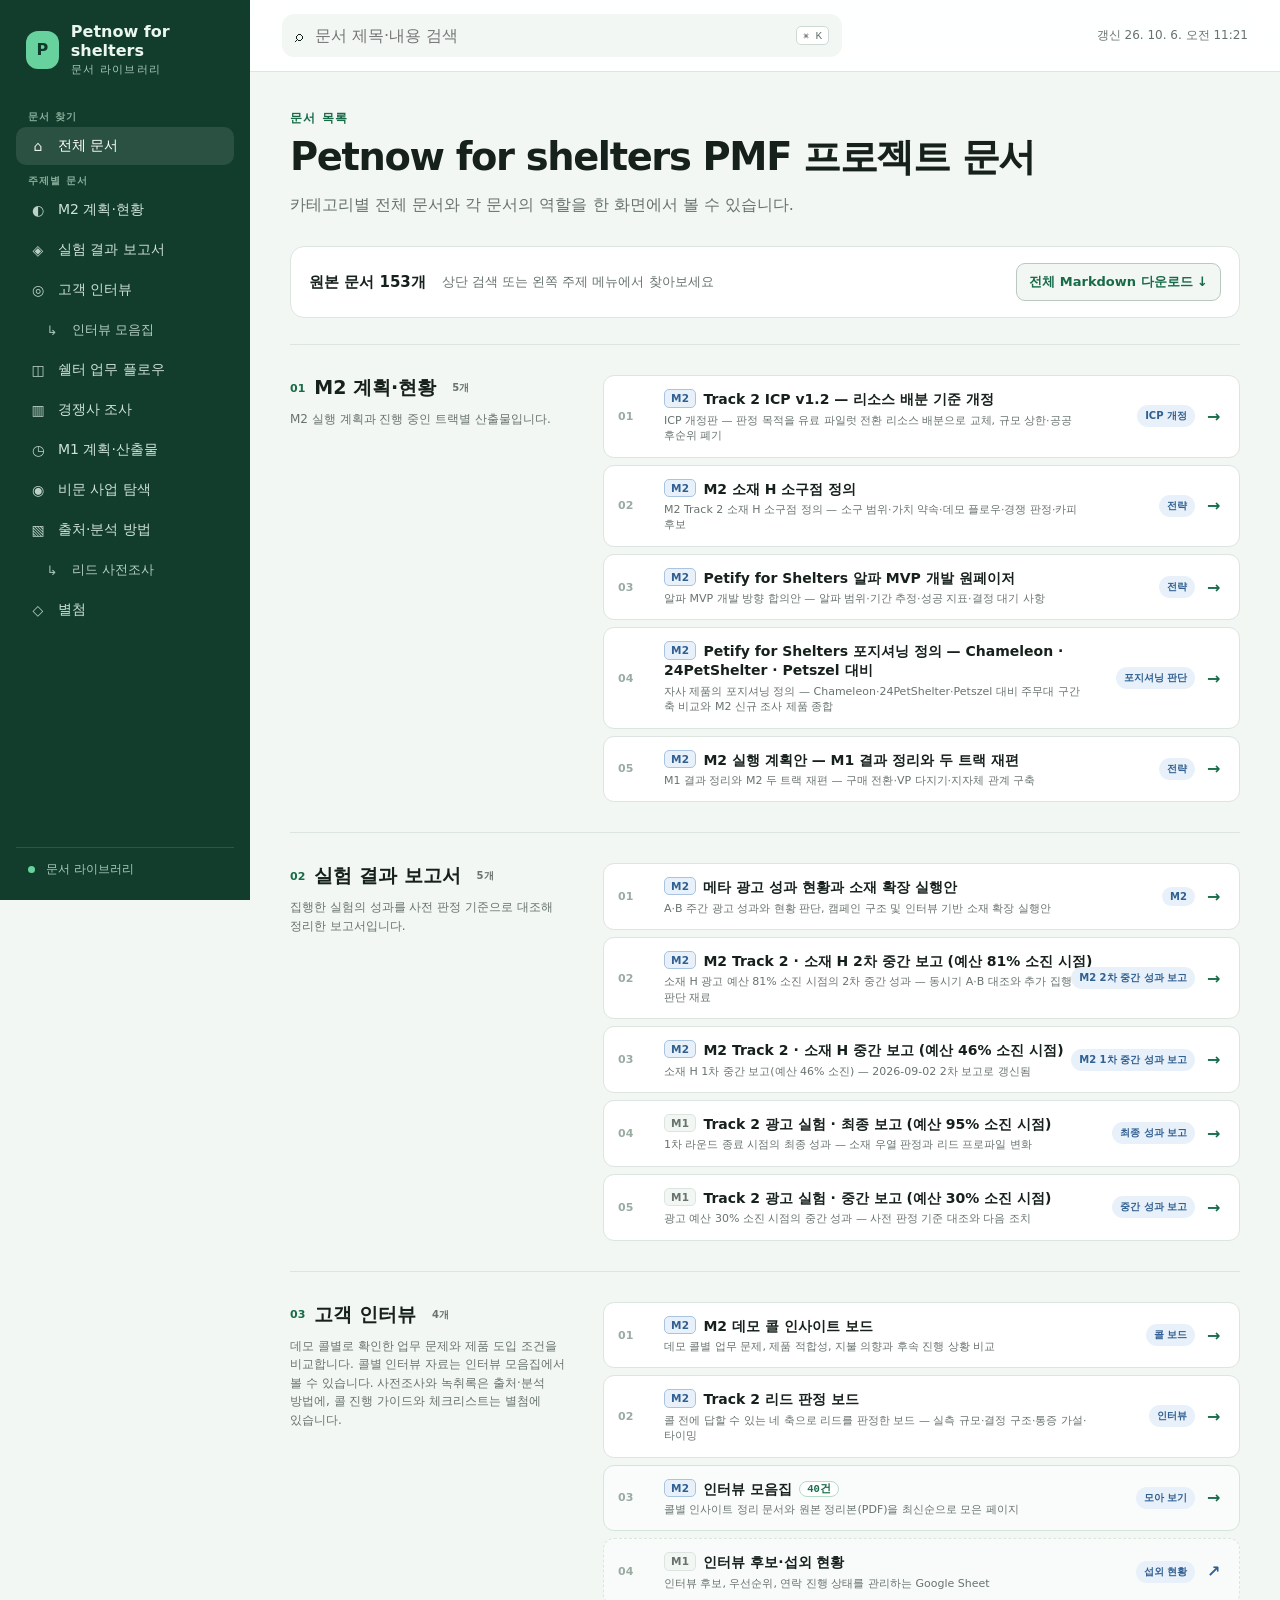
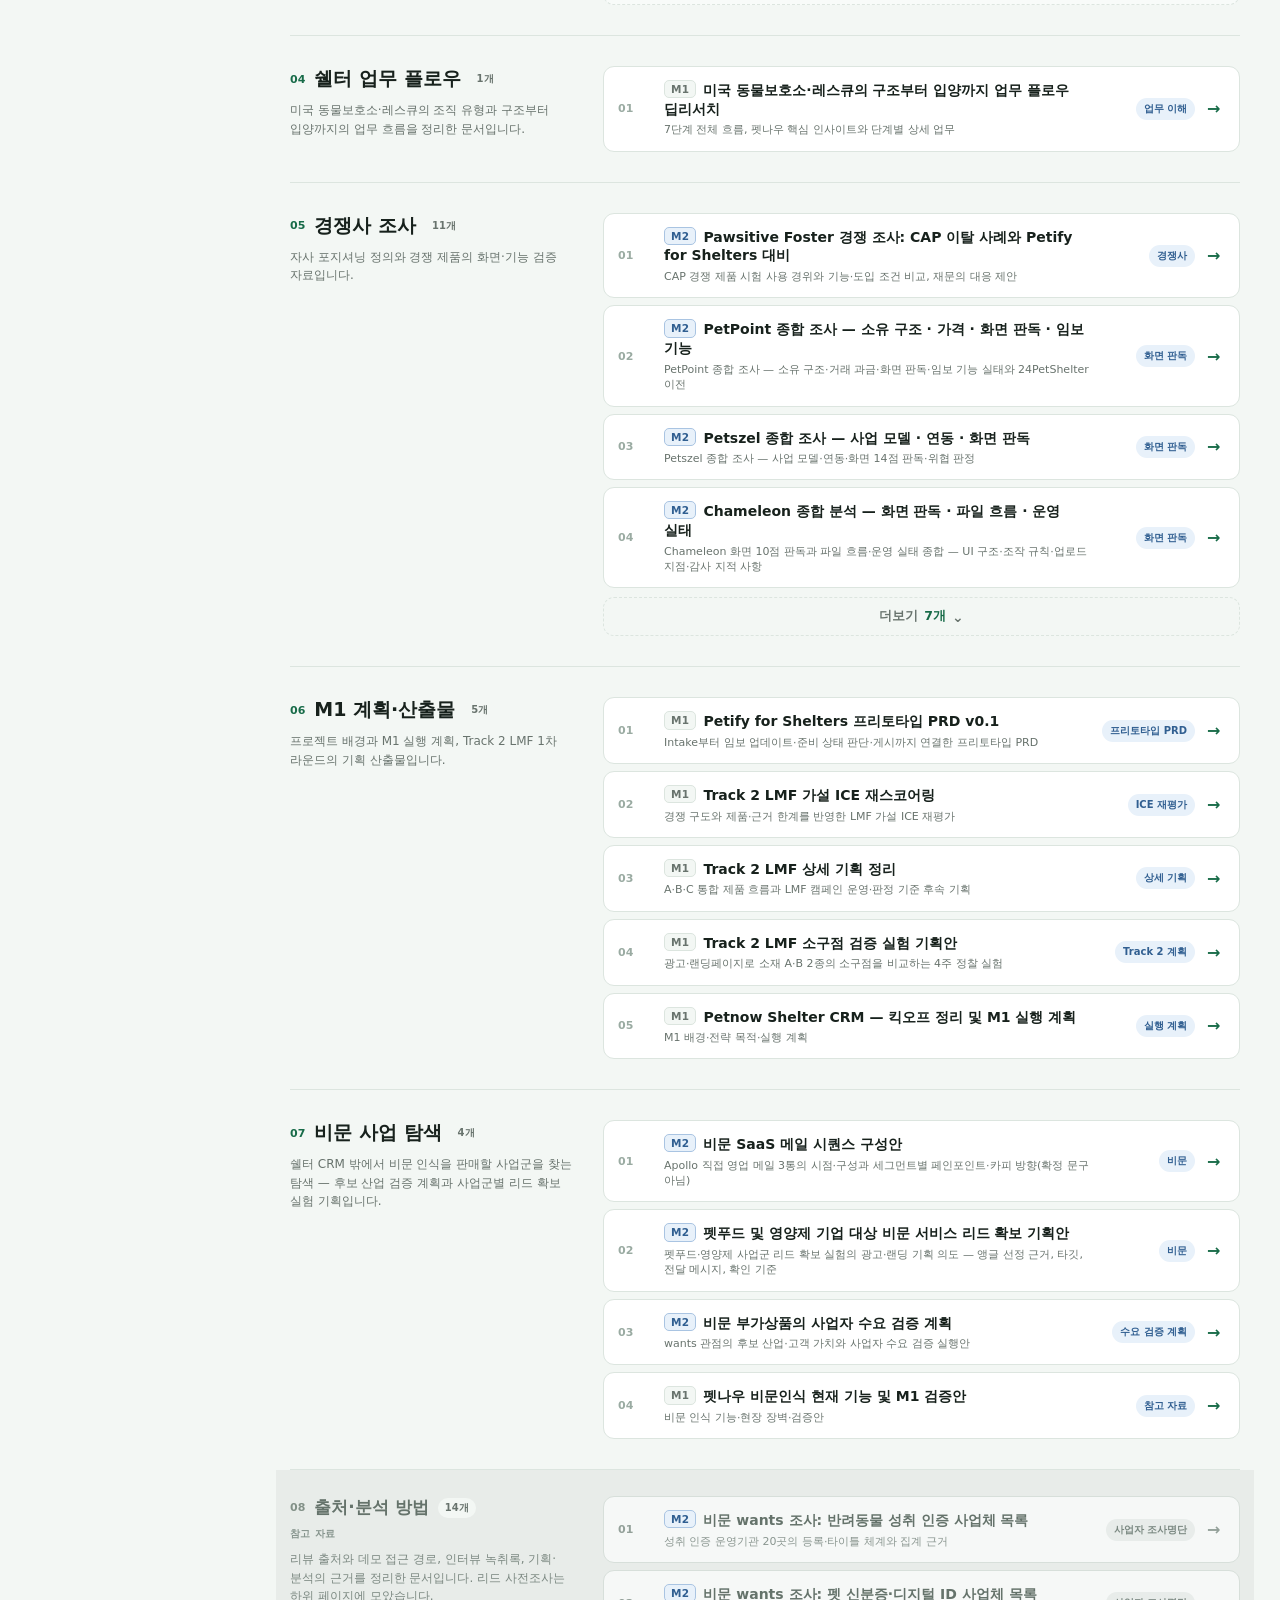
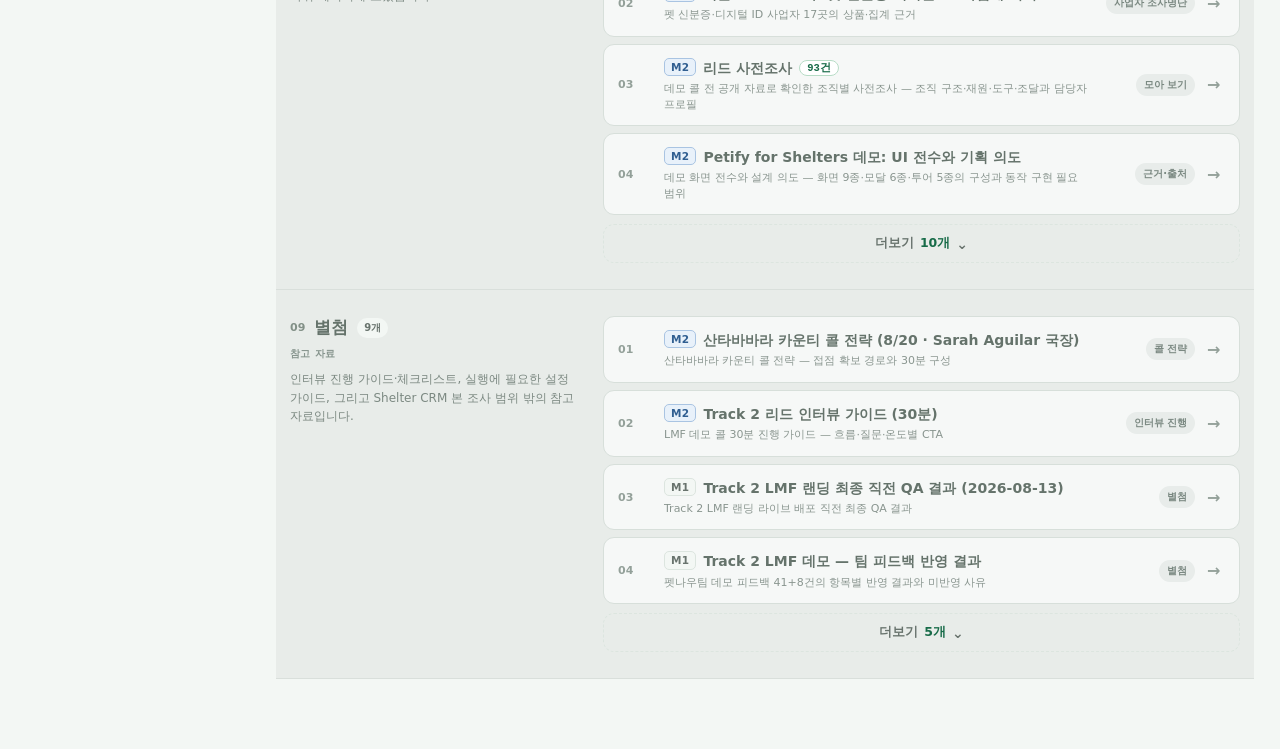
==== index.html @ 9b9042ff "Update Petnow research hub" ====
<!doctype html>
<html lang="ko">
  <head>
  <meta name="robots" content="noindex, nofollow, noarchive, nosnippet">
    <meta charset="UTF-8" />
    <meta name="viewport" content="width=device-width, initial-scale=1.0" />
    <meta name="color-scheme" content="light" />
    <title>Petnow for shelters PMF 프로젝트 문서</title>
    <link rel="stylesheet" href="styles.css?v=20261006112117469" />
  </head>
  <body>
    <div class="app-shell">
      <aside class="sidebar">
        <a class="brand" href="#/">
          <span class="brand-mark">P</span>
          <span><strong>Petnow for shelters</strong><small>문서 라이브러리</small></span>
        </a>
        <nav id="main-nav" aria-label="주요 메뉴"></nav>
        <div class="sidebar-footer">
          <span class="status-dot"></span>
          <span>문서 라이브러리</span>
        </div>
      </aside>
      <main class="main">
        <header class="topbar">
          <button id="menu-button" class="icon-button" aria-label="메뉴 열기">☰</button>
          <div class="search-wrap">
            <span>⌕</span>
            <input id="global-search" type="search" placeholder="문서 제목·내용 검색" autocomplete="off" />
            <kbd>⌘ K</kbd>
          </div>
          <div id="build-time" class="build-time"></div>
        </header>
        <div id="search-panel" class="search-panel hidden"></div>
        <div id="app" class="page"></div>
      </main>
    </div>
    <script type="module" src="app.js?v=20261006112117469"></script>
  </body>
</html>
---- styles.css ----
:root {
  --ink: #17211c;
  --muted: #68736d;
  --line: #dce5df;
  --soft: #f3f7f4;
  --paper: #ffffff;
  --green: #176b48;
  --green-2: #29966a;
  --mint: #dff4e9;
  --amber: #a76513;
  --amber-bg: #fff3dc;
  --red: #a13b32;
  --red-bg: #fde9e6;
  --blue: #315f91;
  --blue-bg: #e8f1fa;
  --shadow: 0 12px 30px rgba(25, 52, 38, .08);
  font-family: Inter, Pretendard, "Apple SD Gothic Neo", "Noto Sans KR", system-ui, sans-serif;
  color: var(--ink);
  background: var(--soft);
}

* { box-sizing: border-box; }
html { scroll-behavior: smooth; }
/* 한국어 어절이 아무 글자에서나 끊기지 않게 — 브라우저 기본값은 마지막 한 글자만 넘기는 사고를 낸다 */
body { margin: 0; min-width: 320px; word-break: keep-all; overflow-wrap: break-word; }
a { color: inherit; }
button, input { font: inherit; }
.hidden { display: none !important; }

.app-shell { display: grid; grid-template-columns: 250px minmax(0, 1fr); min-height: 100vh; }
.sidebar { position: sticky; top: 0; height: 100vh; padding: 22px 16px; background: #123d2d; color: #eaf6ef; display: flex; flex-direction: column; }
.brand { display: flex; gap: 12px; align-items: center; padding: 0 10px 24px; text-decoration: none; }
.brand-mark { width: 38px; height: 38px; border-radius: 12px; display: grid; place-items: center; background: #68d29e; color: #0d3a29; font-weight: 800; }
.brand strong, .brand small { display: block; }
.brand small { margin-top: 2px; color: #a9c8b8; font-size: 11px; text-transform: uppercase; letter-spacing: .11em; }
.nav-section { margin: 9px 0 3px; padding: 0 12px; color: #88ad9a; font-size: 10px; font-weight: 700; letter-spacing: .12em; text-transform: uppercase; }
.nav-link { display: flex; align-items: center; gap: 10px; padding: 10px 12px; margin: 2px 0; color: #cfe2d8; text-decoration: none; border-radius: 10px; font-size: 14px; }
.nav-link:hover, .nav-link.active { color: white; background: rgba(255,255,255,.1); }
/* 한 단계 들어간 하위 컬렉션 메뉴 (리드 사전조사) */
.nav-link-sub { margin-left: 14px; font-size: 13px; color: #b6cfc3; }
.nav-icon { width: 20px; text-align: center; opacity: .9; }
.sidebar-footer { margin-top: auto; padding: 13px 12px 0; border-top: 1px solid rgba(255,255,255,.12); color: #a9c8b8; font-size: 12px; }
.status-dot { display: inline-block; width: 7px; height: 7px; margin-right: 7px; border-radius: 50%; background: #68d29e; }

.main { min-width: 0; }
.topbar { position: sticky; top: 0; z-index: 10; height: 72px; padding: 0 32px; display: flex; align-items: center; gap: 18px; background: rgba(255,255,255,.92); border-bottom: 1px solid var(--line); backdrop-filter: blur(12px); }
.icon-button { display: none; border: 0; background: transparent; font-size: 22px; }
.search-wrap { position: relative; width: min(560px, 60vw); display: flex; align-items: center; gap: 10px; padding: 10px 12px; background: var(--soft); border: 1px solid transparent; border-radius: 12px; }
.search-wrap:focus-within { background: white; border-color: #9bc8b1; box-shadow: 0 0 0 3px rgba(41,150,106,.1); }
.search-wrap input { flex: 1; min-width: 0; border: 0; outline: 0; background: transparent; color: var(--ink); }
kbd { padding: 2px 6px; border: 1px solid #ced9d2; border-radius: 5px; background: white; color: var(--muted); font-size: 11px; }
.build-time { margin-left: auto; color: var(--muted); font-size: 12px; }
.page { max-width: 1420px; margin: 0 auto; padding: 38px 40px 70px; }

.eyebrow { margin: 0 0 8px; color: var(--green); font-size: 12px; font-weight: 800; letter-spacing: .1em; text-transform: uppercase; }
.page-title { margin: 0; font-size: clamp(28px, 3vw, 42px); line-height: 1.15; letter-spacing: -.035em; }
.page-lead { max-width: 760px; margin: 12px 0 0; color: var(--muted); line-height: 1.7; }
.section-head { display: flex; align-items: end; justify-content: space-between; gap: 20px; margin: 38px 0 14px; }
.section-head h2 { margin: 0; font-size: 20px; letter-spacing: -.02em; }
.section-head a { color: var(--green); font-size: 13px; font-weight: 700; text-decoration: none; }
.section-head > div p { margin: 6px 0 0; color: var(--muted); font-size: 13px; }

.library-summary { display: flex; align-items: center; gap: 16px; margin: 28px 0 8px; padding: 16px 18px; background: white; border: 1px solid var(--line); border-radius: 14px; }
.library-summary strong { font-size: 15px; }
.library-summary span { color: var(--muted); font-size: 13px; }
.library-summary a { margin-left: auto; color: var(--green); font-size: 13px; font-weight: 700; text-decoration: none; }
.library-summary .download-all { padding: 9px 12px; border: 1px solid #b9c9c0; border-radius: 9px; background: var(--soft); white-space: nowrap; }
.library-summary .download-all:hover { border-color: var(--green); background: var(--mint); }
.library-section { margin-top: 42px; }
.library-doc-grid { display: grid; grid-template-columns: repeat(2, minmax(0, 1fr)); gap: 14px; }
.library-doc-card { display: flex; flex-direction: column; min-height: 180px; padding: 20px; background: white; border: 1px solid var(--line); border-radius: 16px; color: var(--ink); text-decoration: none; transition: border-color .15s, transform .15s; }
.library-doc-card:hover { border-color: #9bc8b1; transform: translateY(-2px); }
.library-doc-meta { display: flex; align-items: center; gap: 9px; }
.library-doc-card h3 { margin: 15px 0 8px; font-size: 17px; line-height: 1.4; }
.library-doc-card p { margin: 0; color: var(--muted); font-size: 13px; line-height: 1.6; }
.library-doc-card b { margin-top: auto; padding-top: 18px; color: var(--green); font-size: 12px; }
.collection-list-head { display: flex; align-items: center; gap: 8px; margin: 32px 0 10px; padding-bottom: 10px; border-bottom: 1px solid var(--line); }
.collection-list-head strong { font-size: 13px; }
.collection-list-head span { color: var(--muted); font-size: 11px; }
.collection-doc-list { display: grid; gap: 8px; max-width: 1040px; }

.compact-library { margin-top: 26px; border-top: 1px solid var(--line); }
.compact-section { display: grid; grid-template-columns: minmax(240px, 30%) minmax(0, 1fr); gap: 28px; padding: 30px 0; border-bottom: 1px solid var(--line); }
.compact-section-head { position: relative; align-self: start; }
.compact-section-head > div { display: flex; align-items: center; gap: 9px; }
.compact-section-head > div > span { color: var(--green); font-size: 11px; font-weight: 800; }
.compact-section-head h2 { margin: 0; font-size: 19px; }
.compact-section-head b { padding: 3px 7px; border-radius: 999px; background: var(--soft); color: var(--muted); font-size: 10px; }
.compact-section-head p { margin: 9px 0 13px; color: var(--muted); font-size: 12px; line-height: 1.55; }
.compact-section-head a { color: var(--green); font-size: 12px; font-weight: 700; text-decoration: none; }
.compact-doc-list { display: grid; gap: 7px; }
.compact-doc-row { display: grid; grid-template-columns: 34px minmax(0, 1fr) 90px 18px; gap: 12px; align-items: center; padding: 13px 14px; border: 1px solid var(--line); border-radius: 11px; background: white; text-decoration: none; transition: border-color .15s, transform .15s; }
.compact-doc-row:hover { border-color: #8fc5aa; transform: translateX(2px); }
/* 홈에서 접혀 있는 줄 — 「더보기」를 누르면 같은 자리에서 펼쳐진다 (2026-08-25) */
.compact-doc-row.is-collapsed { display: none; }
.more-open .compact-doc-row.is-collapsed { display: grid; }
.more-toggle { display: flex; align-items: center; justify-content: center; gap: 6px; width: 100%; margin-top: 2px; padding: 10px 14px; border: 1px dashed var(--line); border-radius: 11px; background: transparent; color: var(--muted); font-size: 12.5px; font-weight: 700; cursor: pointer; transition: border-color .15s, color .15s, background .15s; }
.more-toggle:hover { border-color: #8fc5aa; background: white; color: var(--green); }
.more-toggle b { color: var(--green); }
.more-caret { font-size: 14px; line-height: 1; }
.external-doc-row { border-style: dashed; background: #f8fbf9; }
.external-doc-row .compact-doc-arrow { color: var(--blue); }
/* 하위 컬렉션으로 들어가는 줄 — 문서가 아니라 묶음이라는 것을 배경으로 구분 */
/* 모아 보기 카드. 배경을 민트로 채우면 목록에서 그 줄만 튀어 다른 문서가 눌린다.
   같은 계열의 아주 옅은 톤으로 낮추고 구분은 테두리로 맡긴다 (2026-08-26 카야 지시) */
.collection-link-row { background: #fafcfb; border-color: #d5e5db; }
.collection-link-row:hover { border-color: var(--green-2); }
.row-count { margin-left: 7px; padding: 1px 7px; border-radius: 999px; background: white; border: 1px solid #b7dcc6; color: var(--green); font-family: ui-monospace, monospace; font-size: 10.5px; font-weight: 700; vertical-align: 1px; }
.collection-back { display: inline-block; margin-bottom: 14px; color: var(--green); font-size: 12.5px; font-weight: 700; text-decoration: none; }
.collection-back:hover { text-decoration: underline; }
.compact-doc-number { color: #9aaba2; font-size: 11px; font-weight: 800; }
.compact-doc-copy strong, .compact-doc-copy small { display: block; }
.compact-doc-copy strong { font-size: 14px; line-height: 1.35; }
.compact-doc-copy small { margin-top: 4px; color: var(--muted); font-size: 11px; line-height: 1.4; }
.compact-doc-role { justify-self: end; padding: 4px 8px; border-radius: 999px; background: var(--blue-bg); color: var(--blue); font-size: 10px; font-weight: 750; white-space: nowrap; }
.compact-doc-arrow { color: var(--green); font-weight: 800; }
.reference-section { margin: 0 -14px; padding: 26px 14px; border-bottom-color: #d9dfdb; background: #e8ece9; transition: background .18s; }
.reference-section:hover, .reference-section:focus-within { background: #edf1ee; }
.reference-section + .reference-section { border-top: 0; }
.reference-section .compact-section-head h2 { color: #65736b; font-size: 17px; }
.reference-section .compact-section-head > div > span { color: #829087; }
.reference-section .compact-section-head p { color: #7c8982; }
.reference-section .compact-section-head a { color: #63796d; }
.reference-section .compact-doc-row { border-color: #d7dfda; background: #f6f8f7; box-shadow: none; }
.reference-section .compact-doc-copy strong { color: #65736b; font-weight: 700; }
.reference-section .compact-doc-copy small { color: #89958f; }
.reference-section .compact-doc-number, .reference-section .compact-doc-arrow { color: #93a099; }
.reference-section .compact-doc-role { background: #e8ecea; color: #7b8982; }
.section-tier { display: inline-block; margin-top: 8px; color: #87958e; font-size: 10px; font-weight: 750; letter-spacing: .04em; }
.visual-analysis-banner { display: grid; grid-template-columns: 110px minmax(0, 1fr) auto; gap: 14px; align-items: center; margin: 18px 0 16px; padding: 16px 18px; border: 1px solid #b9d9c8; border-radius: 13px; background: var(--mint); text-decoration: none; }
.visual-analysis-banner span { color: var(--green); font-size: 10px; font-weight: 800; }
.visual-analysis-banner strong { font-size: 14px; }
.visual-analysis-banner b { color: var(--green); font-size: 12px; }
.document-visual-link { display: inline-flex; margin-top: 14px; padding: 8px 11px; border-radius: 8px; background: var(--mint); color: var(--green); font-size: 12px; font-weight: 750; text-decoration: none; }


.metric-grid { display: grid; grid-template-columns: repeat(4, 1fr); gap: 14px; margin-top: 28px; }
.metric { padding: 20px; background: var(--paper); border: 1px solid var(--line); border-radius: 16px; box-shadow: 0 3px 10px rgba(25,52,38,.03); }
.metric-label { color: var(--muted); font-size: 12px; }
.metric-value { margin-top: 7px; font-size: 25px; font-weight: 800; letter-spacing: -.03em; }
.metric-note { margin-top: 5px; color: var(--muted); font-size: 12px; }

.grid-2 { display: grid; grid-template-columns: repeat(2, minmax(0,1fr)); gap: 16px; }
.grid-3 { display: grid; grid-template-columns: repeat(3, minmax(0,1fr)); gap: 16px; }
.card { padding: 22px; background: var(--paper); border: 1px solid var(--line); border-radius: 16px; box-shadow: 0 4px 14px rgba(25,52,38,.035); }
.card h3 { margin: 0 0 8px; font-size: 16px; }
.card p { margin: 0; color: var(--muted); font-size: 14px; line-height: 1.6; }
.card-link { display: block; text-decoration: none; transition: transform .15s, border-color .15s; }
.card-link:hover { transform: translateY(-2px); border-color: #9bc8b1; box-shadow: var(--shadow); }
.tag { display: inline-flex; align-items: center; padding: 4px 8px; border-radius: 999px; background: var(--mint); color: var(--green); font-size: 11px; font-weight: 750; }
.tag.amber { color: var(--amber); background: var(--amber-bg); }
.tag.blue { color: var(--blue); background: var(--blue-bg); }
.tag.red { color: var(--red); background: var(--red-bg); }

.decision-list { display: grid; gap: 10px; }
.decision { display: grid; grid-template-columns: 36px 1fr auto; align-items: center; gap: 12px; padding: 14px 16px; background: white; border: 1px solid var(--line); border-radius: 13px; }
.decision-num { width: 30px; height: 30px; display: grid; place-items: center; border-radius: 9px; background: var(--soft); color: var(--green); font-weight: 800; }
.decision strong { display: block; font-size: 14px; }
.decision small { color: var(--muted); }

.research-map { display: grid; grid-template-columns: repeat(3, 1fr); gap: 18px; }
.map-node { position: relative; min-height: 180px; padding: 22px; background: white; border: 1px solid var(--line); border-radius: 18px; }
.map-node::before { content: ""; position: absolute; top: 0; left: 22px; right: 22px; height: 3px; background: var(--green-2); border-radius: 0 0 5px 5px; }
.map-node ul { margin: 14px 0 0; padding: 0; list-style: none; }
.map-node li { margin: 8px 0; color: var(--muted); font-size: 13px; }
.map-node a { color: inherit; text-decoration: none; }
.map-node a:hover { color: var(--green); }
.map-node h3 { margin: 12px 0 6px; font-size: 17px; }
.map-node p { margin: 0; color: var(--muted); font-size: 13px; line-height: 1.55; }
.project-material-tree { grid-template-columns: repeat(3, minmax(0, 1fr)); }
.project-material-tree .map-node:nth-child(4), .project-material-tree .map-node:nth-child(5) { min-height: 160px; }

.library-toolbar { display: flex; gap: 10px; margin: 24px 0 16px; overflow-x: auto; }
.filter-button { white-space: nowrap; padding: 8px 12px; border: 1px solid var(--line); border-radius: 999px; background: white; color: var(--muted); cursor: pointer; text-decoration: none; }
.filter-button.active { border-color: var(--green); color: white; background: var(--green); }
.evidence-product-summary { display: grid; grid-template-columns: repeat(4, minmax(0, 1fr)); gap: 12px; margin: 18px 0 8px; }
.evidence-product-summary a { display: flex; flex-direction: column; gap: 5px; padding: 16px; border: 1px solid var(--line); border-radius: 14px; background: white; color: var(--ink); text-decoration: none; }
.evidence-product-summary a:hover { border-color: var(--green); }
.evidence-product-summary span { color: var(--muted); font-size: 13px; }
.evidence-group { margin: 34px 0 48px; }
.doc-list { display: grid; gap: 10px; }
.doc-row { display: grid; grid-template-columns: minmax(0,1fr) 150px 28px; gap: 16px; align-items: center; padding: 16px 18px; background: white; border: 1px solid var(--line); border-radius: 13px; text-decoration: none; }
.doc-row:hover { border-color: #9bc8b1; }
.doc-row h3 { margin: 0 0 5px; font-size: 15px; }
.doc-row p { margin: 0; color: var(--muted); font-size: 12px; }
.doc-path { overflow: hidden; text-overflow: ellipsis; white-space: nowrap; color: var(--muted); font-family: ui-monospace, monospace; font-size: 11px; }

.doc-layout { display: grid; grid-template-columns: minmax(0, 1fr) 230px; gap: 32px; align-items: start; }
.document { padding: 34px 40px; background: white; border: 1px solid var(--line); border-radius: 18px; box-shadow: var(--shadow); overflow: hidden; }
.document-header { margin-bottom: 30px; padding-bottom: 22px; border-bottom: 1px solid var(--line); }
.document-header h1 { margin: 8px 0; font-size: 32px; letter-spacing: -.035em; }
.source-path { color: var(--muted); font-family: ui-monospace, monospace; font-size: 11px; }
.markdown-body { font-size: 15px; line-height: 1.72; }
.document-actions { display: flex; flex-wrap: wrap; gap: 8px; margin-top: 18px; }
.document-actions a, .document-actions button { display: inline-flex; align-items: center; min-height: 38px; padding: 0 13px; border: 1px solid #b9c9c0; border-radius: 9px; background: #fff; color: #28483a; font: inherit; font-size: 12px; font-weight: 750; text-decoration: none; cursor: pointer; }
.document-actions a:hover, .document-actions button:hover { border-color: var(--green); background: var(--soft); color: var(--green); }
.document-actions-help { margin: 8px 0 0; color: var(--muted); font-size: 11px; }
.markdown-body h1 { display: none; }
.markdown-body h2 { margin: 42px 0 14px; padding-top: 8px; border-top: 1px solid var(--line); font-size: 23px; }
.markdown-body h3 { margin: 28px 0 10px; font-size: 18px; }
.markdown-body h4 { margin: 22px 0 8px; color: #294a3b; font-size: 15px; }
.markdown-body p { margin: 10px 0; }
.markdown-body a { color: var(--green); }
.markdown-body table { display: block; width: 100%; margin: 16px 0 24px; overflow-x: auto; border-collapse: collapse; font-size: 13px; }
.markdown-body th, .markdown-body td { min-width: 110px; padding: 11px 13px; border: 1px solid var(--line); vertical-align: top; text-align: left; line-height: 1.62; word-break: keep-all; overflow-wrap: break-word; }
.markdown-body th { background: var(--soft); font-size: 12.5px; letter-spacing: .01em; }
/* 본문 셀은 전부 흰 배경, 배경 구분은 헤더만 (2026-08-17 카야 지시) */
.markdown-body tbody td { background: var(--paper); }
.markdown-body tbody td:first-child { font-weight: 600; color: var(--ink); }
.markdown-body tbody td:first-child strong { font-weight: 700; }
.markdown-body .cell-list { min-width: 150px; margin: 0; padding-left: 17px; }
.markdown-body .cell-list li { margin: 0 0 5px; padding-left: 2px; line-height: 1.5; }
.markdown-body .cell-list li::marker { color: var(--green); font-size: 1.2em; }
.markdown-body .cell-list li:last-child { margin-bottom: 0; }
.markdown-body .cell-note { margin-top: 7px; color: var(--muted); font-size: 11px; line-height: 1.45; }
.semantic-callout { position: relative; margin: 22px 0; padding: 18px 20px 16px; border: 1px solid var(--line); border-left-width: 4px; border-radius: 12px; background: #fbfdfc; }
.semantic-callout::before { content: attr(data-callout-label); display: inline-block; margin-bottom: 8px; font-size: 10px; font-weight: 800; letter-spacing: .08em; }
.markdown-body .semantic-callout > h3, .markdown-body .semantic-callout > h4 { margin: 0 0 10px; font-size: 16px; }
.callout-question > h3, .callout-bottleneck > h4, .callout-caution > h3, .callout-caution > h4 { position: absolute; width: 1px; height: 1px; margin: -1px; padding: 0; overflow: hidden; clip: rect(0 0 0 0); white-space: nowrap; border: 0; }
.semantic-callout > :last-child { margin-bottom: 0; }
.semantic-callout ul, .semantic-callout ol { margin: 8px 0 0; padding-left: 20px; }
.semantic-callout li { margin: 5px 0; }
.callout-question { border-color: #b8d4ed; border-left-color: #3b78ad; background: #f2f7fc; }
.callout-question::before { color: #315f91; }
.callout-bottleneck { border-color: #ead2ad; border-left-color: #c47a19; background: #fff8ec; }
.callout-bottleneck::before { color: #9a5a0b; }
.callout-opportunity { border-color: #b9d9c8; border-left-color: var(--green-2); background: #f0f8f4; }
.callout-opportunity::before { color: var(--green); }
.callout-caution { border-color: #e6c3bd; border-left-color: #b75a4f; background: #fdf5f3; }
.callout-caution::before { color: #963f36; }
.markdown-body blockquote { margin: 16px 0; padding: 12px 18px; border-left: 4px solid var(--green-2); background: var(--soft); color: #405048; }
.markdown-body code { padding: 2px 5px; border-radius: 5px; background: var(--soft); font-family: ui-monospace, monospace; font-size: .88em; }
.markdown-body pre { margin: 16px 0 24px; padding: 18px 20px; overflow-x: auto; border: 1px solid #b9d9c8; border-left: 4px solid var(--green-2); border-radius: 12px; background: #eef7f2; color: #183b2c; line-height: 1.8; white-space: pre-wrap; }
.markdown-body pre code { padding: 0; background: transparent; color: inherit; font-family: inherit; font-size: 14px; font-weight: 700; }
.toc { position: sticky; top: 88px; max-height: calc(100vh - 112px); padding: 16px; overflow: hidden; border-left: 1px solid var(--line); }
.toc strong { display: block; margin-bottom: 10px; font-size: 12px; text-transform: uppercase; letter-spacing: .08em; }
.toc-links { max-height: calc(100vh - 158px); overflow-y: auto; scrollbar-width: thin; }
.toc-link { display: block; margin: 1px 0; padding: 6px 8px; border-left: 2px solid transparent; border-radius: 0 7px 7px 0; color: var(--muted); font-size: 12px; line-height: 1.4; text-decoration: none; transition: color .15s, background .15s, border-color .15s; }
.toc-link:hover { color: var(--green); background: #f1f7f3; }
.toc-link.active { border-left-color: var(--green-2); background: var(--mint); color: var(--green); font-weight: 750; }
.toc-link.toc-sub { padding-left: 18px; font-size: 11px; }
.markdown-body h2, .markdown-body h3 { scroll-margin-top: 92px; }

.markdown-body .markdown-appendix { margin-top: 52px; padding: 20px 22px 12px; border: 1px solid #e4eae6; border-radius: 14px; background: #f7f9f8; color: #6c7771; font-size: 13px; line-height: 1.65; }
.markdown-body .markdown-appendix > h2 { margin: 0 0 14px; padding: 0; border: 0; color: #59655f; font-size: 18px; }
.markdown-body .markdown-appendix h3 { margin: 22px 0 8px; color: #65716b; font-size: 14px; }
.markdown-body .markdown-appendix table { margin: 12px 0 18px; background: rgba(255,255,255,.62); font-size: 11px; }
.markdown-body .markdown-appendix th,
.markdown-body .markdown-appendix td { min-width: 96px; padding: 8px 9px; border-color: #e2e8e4; }
.markdown-body .markdown-appendix th { background: #eef2f0; color: #5e6a64; }
.markdown-body .markdown-appendix strong { color: #55625c; }

/* Track 2 LMF 기획안: 원본 아티팩트의 도식 구조를 사이트 팔레트로 재현 */
.track2-plan { padding-top: 0; }
.track2-plan .document-header { margin: 0 -40px; padding: 34px 40px 24px; background: #f6faf7; }
.track2-plan .track2-hero { margin: 0 -40px; padding: 22px 40px 8px; background: linear-gradient(180deg, #f6faf7 0%, #fff 100%); }
.track2-plan .track2-hero blockquote { padding: 16px 18px; border: 1px solid #b9d9c8; border-left: 4px solid var(--green-2); border-radius: 13px; background: var(--mint); color: #214b38; font-size: 12px; font-weight: 700; }
.track2-plan .track2-section { position: relative; margin: 0 -10px; padding: 30px 10px 8px; }
.track2-plan .track2-section > h2 { display: flex; align-items: center; gap: 12px; margin: 0 0 16px; padding: 0; border: 0; font-size: 21px; }
.track2-plan .track2-section > h2::before { content: attr(data-section); flex: 0 0 auto; width: 34px; height: 34px; display: grid; place-items: center; border-radius: 10px; background: var(--green); color: white; font-size: 12px; font-weight: 850; }
.track2-plan .track2-section-intro > h2::before { content: "✓"; }
.track2-plan .track2-section > h3 { color: #264c3b; }
.track2-plan .track2-section > ul { display: grid; grid-template-columns: repeat(2, minmax(0, 1fr)); gap: 10px; padding: 0; list-style: none; }
.track2-plan .track2-section > ul > li { padding: 13px 14px; border: 1px solid var(--line); border-radius: 11px; background: #f9fbfa; font-size: 13px; line-height: 1.55; }
.track2-plan .track2-section-2 table tbody,
.track2-plan .track2-section-4 table tbody,
.track2-plan .track2-section-5 table tbody { display: grid; gap: 10px; }
.track2-plan .track2-section-2 table thead,
.track2-plan .track2-section-4 table thead,
.track2-plan .track2-section-5 table thead { display: none; }
.track2-plan .track2-section-2 table tr,
.track2-plan .track2-section-5 table tr { display: grid; grid-template-columns: 140px 1fr 1.2fr; overflow: hidden; border: 1px solid var(--line); border-radius: 12px; background: white; }
.track2-plan .track2-section-2 table td,
.track2-plan .track2-section-5 table td { min-width: 0; border: 0; border-left: 1px solid var(--line); }
.track2-plan .track2-section-2 table td:first-child,
.track2-plan .track2-section-5 table td:first-child { border-left: 0; background: var(--soft); color: var(--green); font-weight: 800; }
.track2-plan .track2-section-4 table tbody { grid-template-columns: repeat(4, minmax(0, 1fr)); }
.track2-plan .track2-section-4 table tr { position: relative; display: block; min-height: 126px; padding: 15px; border: 1px solid var(--line); border-radius: 13px; background: #fbfdfc; }
.track2-plan .track2-section-4 table tr::after { content: "→"; position: absolute; top: 48%; right: -9px; z-index: 2; color: #8ba398; font-weight: 800; }
.track2-plan .track2-section-4 table tr:last-child::after { display: none; }
.track2-plan .track2-section-4 table td { display: block; min-width: 0; padding: 3px 0; border: 0; font-size: 11px; }
.track2-plan .track2-section-4 table td:first-child { color: var(--green); font-size: 13px; font-weight: 850; }
.track2-plan .track2-section-6 table:nth-of-type(1) tbody { display: grid; grid-template-columns: repeat(2, minmax(0, 1fr)); gap: 12px; }
.track2-plan .track2-section-6 table:nth-of-type(1) thead { display: none; }
.track2-plan .track2-section-6 table:nth-of-type(1) tr { display: block; padding: 16px; border: 1px solid var(--line); border-top: 4px solid var(--green-2); border-radius: 14px; }
.track2-plan .track2-section-6 table:nth-of-type(1) td { display: block; min-width: 0; padding: 3px 0; border: 0; }
.track2-plan .track2-section-6 table:nth-of-type(2) tbody { display: grid; grid-template-columns: repeat(3, minmax(0, 1fr)); gap: 10px; }
.track2-plan .track2-section-6 table:nth-of-type(2) thead { display: none; }
.track2-plan .track2-section-6 table:nth-of-type(2) tr { display: block; padding: 14px; border: 1px solid var(--line); border-radius: 13px; background: white; }
.track2-plan .track2-section-6 table:nth-of-type(2) td { display: block; min-width: 0; padding: 3px 0; border: 0; }
.track2-plan .track2-section-6 table:nth-of-type(2) td:first-child { color: var(--green); font-weight: 850; }
.track2-plan .track2-section-7 code { color: var(--green); }
.track2-plan .track2-section-8 table tr:last-child { background: var(--mint); font-weight: 800; }
.track2-plan .track2-section-9 table tbody { display: grid; grid-template-columns: repeat(4, minmax(0, 1fr)); gap: 10px; }
.track2-plan .track2-section-9 table thead { display: none; }
.track2-plan .track2-section-9 table tr { display: block; min-height: 180px; padding: 15px; border: 1px solid var(--line); border-top: 4px solid var(--green-2); border-radius: 13px; background: #fbfdfc; }
.track2-plan .track2-section-9 table td { display: block; min-width: 0; padding: 4px 0; border: 0; font-size: 12px; }
.track2-plan .track2-section-9 table td:first-child { color: var(--green); font-weight: 850; }
.workflow-insight-grid { display: grid; grid-template-columns: minmax(0, 1fr); gap: 14px; margin: 18px 0 30px; }
.workflow-insight-card { display: flex; flex-direction: column; min-width: 0; padding: 18px 19px; border: 1px solid var(--line); border-top: 3px solid var(--green-2); border-radius: 14px; background: #fbfdfc; }
.markdown-body .workflow-insight-card h3 { margin: 0 0 10px; color: #193c2d; font-size: 16px; line-height: 1.45; }
.epistemic-status { display: flex; align-items: flex-start; gap: 9px; margin: 10px 0 14px !important; color: var(--muted); font-size: 12px; line-height: 1.55; }
.epistemic-legend { margin: 12px 0 16px; padding: 12px 14px; border: 1px solid var(--line); border-radius: 10px; background: #f7faf8; color: var(--muted); font-size: 12px; line-height: 1.6; }
.epistemic-legend p { margin: 0; }
.epistemic-label { flex: 0 0 auto; padding: 3px 7px; border-radius: 999px; font-size: 10px; font-weight: 800; letter-spacing: .02em; }
.epistemic-label.strong { background: #dff3e8; color: #17633f; }
.epistemic-label.moderate { background: #e8effa; color: #315d91; }
.epistemic-label.emerging { background: #fff0d8; color: #8a5918; }
.workflow-insight-card > p { margin: 0 0 12px; color: #435149; font-size: 13px; line-height: 1.68; }
.workflow-insight-card .workflow-implication { margin-top: auto; padding: 11px 12px; border-left: 3px solid var(--green-2); border-radius: 0 8px 8px 0; background: #eaf6ef; color: #214b38; }
.workflow-insight-card .workflow-implication strong { color: var(--green); }

.evidence-grid { display: grid; grid-template-columns: repeat(3, minmax(0,1fr)); gap: 14px; }
.evidence-card { overflow: hidden; background: white; border: 1px solid var(--line); border-radius: 14px; cursor: pointer; }
.evidence-card img { display: block; width: 100%; aspect-ratio: 16 / 10; object-fit: cover; object-position: top; background: #eef2ef; }
.evidence-card div { padding: 11px 13px; font-size: 12px; }
.lightbox { position: fixed; inset: 0; z-index: 40; padding: 4vw; display: grid; place-items: center; background: rgba(10,21,15,.84); }
.lightbox img { max-width: 95vw; max-height: 88vh; border-radius: 10px; box-shadow: 0 20px 60px rgba(0,0,0,.4); }

.phase-strip { display: grid; grid-template-columns: 1fr 1fr 1fr 1fr; gap: 10px; margin-top: 30px; }
.phase-strip a { position: relative; display: flex; align-items: center; gap: 12px; min-height: 76px; padding: 14px; background: white; border: 1px solid var(--line); border-radius: 14px; text-decoration: none; }
.phase-strip a::after { content: "→"; position: absolute; right: -10px; z-index: 2; width: 20px; color: var(--muted); text-align: center; }
.phase-strip a:last-child::after { display: none; }
.phase-strip a:hover { border-color: #9bc8b1; box-shadow: var(--shadow); }
.phase-strip a > span { min-width: 36px; height: 36px; padding: 0 7px; display: grid; place-items: center; border-radius: 10px; background: var(--mint); color: var(--green); font-size: 12px; font-weight: 800; }
.phase-strip small, .phase-strip strong { display: block; }
.phase-strip small { margin-bottom: 3px; color: var(--muted); font-size: 10px; }
.phase-strip strong { font-size: 13px; }

.week-table, .synthesis-table { overflow: hidden; background: white; border: 1px solid var(--line); border-radius: 16px; }
.week-row { display: grid; grid-template-columns: 80px 1.15fr 1.2fr 1.2fr 1.2fr 80px; border-top: 1px solid var(--line); }
.week-row:first-child { border-top: 0; }
.week-row > span { min-width: 0; padding: 14px 12px; font-size: 12px; line-height: 1.5; }
.week-row > span + span { border-left: 1px solid var(--line); }
.week-row small, .week-row strong { display: block; }
.week-row small { margin-top: 4px; color: var(--muted); }
.week-head { background: var(--soft); color: var(--muted); font-weight: 750; }
.week-label { color: var(--green); font-weight: 800; }

.track-summary { display: grid; grid-template-columns: repeat(3, 1fr); gap: 1px; margin-top: 28px; overflow: hidden; border: 1px solid var(--line); border-radius: 16px; background: var(--line); }
.track-summary > div { padding: 18px; background: white; }
.track-summary small, .track-summary strong { display: block; }
.track-summary small { margin-bottom: 6px; color: var(--muted); font-size: 11px; }
.track-summary strong { font-size: 14px; }
.track-one { border-top: 4px solid var(--blue); }
.track-two { border-top: 4px solid var(--green-2); }

.synthesis-row { display: grid; grid-template-columns: 1fr 1.15fr 1.15fr .7fr .8fr 1fr; border-top: 1px solid var(--line); }
.synthesis-row:first-child { border-top: 0; }
.synthesis-row > span, .synthesis-row > strong { min-width: 0; padding: 14px 12px; font-size: 12px; line-height: 1.5; }
.synthesis-row > * + * { border-left: 1px solid var(--line); }
.synthesis-head { background: var(--soft); color: var(--muted); font-weight: 750; }

.audience-note { display: flex; flex-wrap: wrap; gap: 8px 20px; margin-top: 26px; padding: 15px 18px; border: 1px solid #b9d9c8; border-radius: 14px; background: var(--mint); color: var(--green); font-size: 13px; }
.report-grid { display: grid; gap: 12px; }
.report-card { display: grid; grid-template-columns: 50px minmax(0,1fr) 24px; align-items: center; gap: 18px; padding: 20px; background: white; border: 1px solid var(--line); border-radius: 15px; text-decoration: none; }
.report-card:hover { border-color: #9bc8b1; box-shadow: var(--shadow); }
.report-card > span { color: #a9beb3; font-size: 28px; font-weight: 800; }
.report-card small { color: var(--green); font-size: 10px; font-weight: 800; letter-spacing: .1em; }
.report-card h3 { margin: 4px 0 6px; }
.report-card p { margin: 0; color: var(--muted); font-size: 13px; }

.evidence-stack { display: grid; gap: 18px; }
.evidence-detail { display: grid; grid-template-columns: minmax(300px, 42%) minmax(0, 1fr); overflow: hidden; background: white; border: 1px solid var(--line); border-radius: 17px; box-shadow: 0 4px 14px rgba(25,52,38,.035); }
.evidence-image { min-height: 270px; padding: 0; overflow: hidden; border: 0; border-right: 1px solid var(--line); background: #edf2ef; cursor: zoom-in; }
.evidence-image img { display: block; width: 100%; height: 100%; max-height: 390px; object-fit: contain; object-position: top center; }
.evidence-copy { padding: 22px; }
.evidence-meta { display: flex; flex-wrap: wrap; gap: 7px; }
.evidence-copy h3 { margin: 12px 0 16px; }
.evidence-copy dl { margin: 0; }
.evidence-copy dl > div { display: grid; grid-template-columns: 88px 1fr; gap: 12px; padding: 10px 0; border-top: 1px solid var(--line); }
.evidence-copy dt { color: var(--muted); font-size: 11px; font-weight: 750; }
.evidence-copy dd { margin: 0; font-size: 13px; line-height: 1.55; }
.evidence-copy > small { display: block; margin-top: 14px; color: #98a49e; font-family: ui-monospace, monospace; font-size: 10px; }

.search-panel { position: fixed; top: 64px; left: max(270px, calc(50% - 340px)); z-index: 30; width: min(680px, calc(100vw - 290px)); max-height: 70vh; padding: 10px; overflow-y: auto; background: white; border: 1px solid var(--line); border-radius: 14px; box-shadow: 0 24px 70px rgba(13,35,24,.2); }
.search-result { display: block; padding: 13px; border-radius: 10px; text-decoration: none; }
.search-result:hover { background: var(--soft); }
.search-result strong { display: block; font-size: 14px; }
.search-result small { color: var(--muted); }

@media (max-width: 1050px) {
  .metric-grid { grid-template-columns: repeat(2, 1fr); }
  .research-map, .grid-3, .evidence-grid { grid-template-columns: repeat(2, 1fr); }
  .doc-layout { grid-template-columns: 1fr; }
  .toc { display: none; }
  .phase-strip { grid-template-columns: repeat(2, 1fr); }
  .phase-strip a:nth-child(2)::after { display: none; }
  .week-table, .synthesis-table { overflow-x: auto; }
  .week-row { min-width: 900px; }
  .synthesis-row { min-width: 920px; }
  .compact-section { grid-template-columns: 1fr; gap: 14px; }
  .track2-plan .track2-section-4 table tbody,
  .track2-plan .track2-section-9 table tbody { grid-template-columns: repeat(2, minmax(0, 1fr)); }
  .track2-plan .track2-section-4 table tr:nth-child(2)::after { display: none; }
}

@media (max-width: 760px) {
  .library-doc-grid { grid-template-columns: 1fr; }
  .compact-doc-row { grid-template-columns: 28px minmax(0, 1fr) 18px; }
  .compact-doc-role { display: none; }
  .visual-analysis-banner { grid-template-columns: 1fr auto; }
  .visual-analysis-banner span { grid-column: 1 / -1; }
  .library-summary { align-items: flex-start; flex-direction: column; }
  .library-summary a { margin-left: 0; }
  .evidence-product-summary { grid-template-columns: repeat(2, minmax(0, 1fr)); }
  .app-shell { grid-template-columns: 1fr; }
  .sidebar { position: fixed; z-index: 50; width: 250px; transform: translateX(-100%); transition: transform .2s; box-shadow: 20px 0 40px rgba(0,0,0,.18); }
  .sidebar.open { transform: translateX(0); }
  .icon-button { display: block; }
  .topbar { padding: 0 16px; }
  .build-time, kbd { display: none; }
  .search-wrap { width: 100%; }
  .page { padding: 28px 18px 60px; }
  .metric-grid, .grid-2, .grid-3, .research-map, .evidence-grid { grid-template-columns: 1fr; }
  .doc-row { grid-template-columns: 1fr 22px; }
  .doc-path { display: none; }
  .document { padding: 24px 18px; border-radius: 14px; }
  .markdown-body .markdown-appendix { margin: 42px -4px 0; padding: 16px 14px 8px; }
  .track2-plan .document-header { margin: 0 -18px; padding: 26px 18px 20px; }
  .track2-plan .track2-hero { margin: 0 -18px; padding: 18px 18px 6px; }
  .track2-plan .track2-section > ul,
  .track2-plan .track2-section-4 table tbody,
  .track2-plan .track2-section-6 table:nth-of-type(1) tbody,
  .track2-plan .track2-section-6 table:nth-of-type(2) tbody,
  .track2-plan .track2-section-9 table tbody { grid-template-columns: 1fr; }
  .track2-plan .track2-section-2 table tr,
  .track2-plan .track2-section-5 table tr { grid-template-columns: 1fr; }
  .track2-plan .track2-section-2 table td,
  .track2-plan .track2-section-5 table td { border-left: 0; border-top: 1px solid var(--line); }
  .track2-plan .track2-section-2 table td:first-child,
  .track2-plan .track2-section-5 table td:first-child { border-top: 0; }
  .track2-plan .track2-section-4 table tr::after { display: none; }
  .search-panel { left: 12px; right: 12px; width: auto; }
  .phase-strip, .track-summary { grid-template-columns: 1fr; }
  .phase-strip a::after { display: none; }
  .evidence-detail { grid-template-columns: 1fr; }
  .evidence-image { min-height: 220px; border-right: 0; border-bottom: 1px solid var(--line); }
  .evidence-copy dl > div { grid-template-columns: 76px 1fr; }
}

/* ── 매출까지 가는 길: 단계 도식 (2026-08-17) ────────────────────────
   M2 실행 계획안에서 사용. 5단계 사다리 + 현재 위치 + 트랙 담당 구간 */
.stage-ladder { margin: 26px 0 30px; word-break: keep-all; overflow-wrap: break-word; }
.stage-ladder-head { display: flex; align-items: baseline; gap: 10px; margin-bottom: 14px; }
.stage-ladder-head strong { font-size: 15px; color: var(--ink); }
.stage-ladder-head span { font-size: 13px; color: var(--muted); }

.stage-row { display: grid; grid-template-columns: repeat(5, 1fr); gap: 8px; align-items: stretch; }
.stage {
  position: relative; padding: 13px 13px 12px; border: 1px solid var(--line);
  border-radius: 10px; background: var(--paper); display: flex; flex-direction: column; gap: 7px;
}
.stage-no { font-size: 11px; font-weight: 700; letter-spacing: .04em; color: var(--muted); }
.stage-name { font-size: 14px; font-weight: 700; line-height: 1.35; color: var(--ink); }
.stage-q { font-size: 12px; line-height: 1.5; color: var(--muted); }
.stage-meta { font-size: 11.5px; color: var(--muted); font-variant-numeric: tabular-nums; }
.stage-state {
  margin-top: auto; align-self: flex-start; font-size: 11.5px; font-weight: 700;
  padding: 3px 10px; border-radius: 999px; border: 1px solid transparent; white-space: nowrap;
}
/* 단계 사이 진행 방향 표시 */
.stage + .stage::before {
  content: ""; position: absolute; left: -12px; top: 50%; width: 8px; height: 8px;
  margin-top: -4px; border-right: 1.5px solid var(--line); border-bottom: 1.5px solid var(--line);
  transform: rotate(-45deg);
}

.stage.is-done { background: var(--mint); border-color: #b9e3cd; }
.stage.is-done .stage-state { background: var(--green); color: #fff; }
.stage.is-done .stage-name { color: var(--green); }

.stage.is-watching { border-color: #f0d6a4; background: var(--amber-bg); }
.stage.is-watching .stage-state { background: var(--amber); color: #fff; }

.stage.is-next { border-color: var(--blue); background: var(--blue-bg); box-shadow: var(--shadow); }
.stage.is-next .stage-state { background: var(--blue); color: #fff; }
.stage.is-next .stage-name { color: var(--blue); }

.stage.is-todo { background: var(--soft); }
.stage.is-todo .stage-name, .stage.is-todo .stage-q { color: var(--muted); }
.stage.is-todo .stage-state { background: #fff; border-color: var(--line); color: var(--muted); }

.stage-now {
  position: absolute; top: -10px; right: 10px; font-size: 10.5px; font-weight: 700;
  background: var(--blue); color: #fff; padding: 2px 8px; border-radius: 999px;
  box-shadow: 0 2px 6px rgba(49, 95, 145, .3);
}

.stage-spans { display: grid; grid-template-columns: repeat(5, 1fr); gap: 8px; margin-top: 9px; }
.stage-span {
  border-radius: 8px; padding: 9px 12px; font-size: 12.5px; line-height: 1.5;
  border: 1px dashed var(--line); color: var(--muted); background: var(--paper);
}
.stage-span b { display: block; font-size: 12.5px; margin-bottom: 2px; }
.stage-span.span-t2 { grid-column: 1 / 3; border-color: #b9e3cd; color: var(--green); }
.stage-span.span-t2 b { color: var(--green); }
.stage-span.span-t1 { grid-column: 3 / 6; border-color: #a9c4e2; background: var(--blue-bg); color: var(--blue); }
.stage-span.span-t1 b { color: var(--blue); }

@media (max-width: 900px) {
  .stage-row, .stage-spans { grid-template-columns: 1fr; }
  .stage + .stage::before { left: 50%; top: -12px; margin: 0 0 0 -4px; transform: rotate(45deg); }
  .stage-span.span-t2, .stage-span.span-t1 { grid-column: 1 / -1; }
  .stage-now { top: 10px; right: 12px; }
}

/* ── 마일스톤 배지 (2026-08-17) — 문서가 M1·M2 중 어디서 나왔는지 표시 */
.ms-tag {
  display: inline-block; margin-right: 7px; padding: 1px 6px; border-radius: 5px;
  font-size: 10.5px; font-weight: 700; letter-spacing: .03em; vertical-align: 1.5px;
}
.ms-tag.ms-m1 { background: var(--soft); color: var(--muted); border: 1px solid var(--line); }
.ms-tag.ms-m2 { background: var(--blue-bg); color: var(--blue); border: 1px solid #a9c4e2; }
/* 지자체 관계 구축 트랙 배지. M2_실행계획_20260817.md 의 "지자체 관계 구축" SVG 블록과 동일 색(2026-08-21 카야 지시) */
.ms-tag.ms-track, .tag.ms-tag-lg.ms-track { background: var(--amber-bg); color: var(--amber); border: 1px solid #f0d6a4; }
.tag.ms-tag-lg { margin-right: 0; vertical-align: baseline; }
.tag.ms-tag-lg.ms-m2 { background: var(--blue-bg); color: var(--blue); }

/* ── 트랙 카드 (2026-08-17) — 다열 텍스트 표 대신 훑기 쉬운 카드 */
.track-cards { display: grid; grid-template-columns: repeat(3, 1fr); gap: 12px; margin: 22px 0 26px; word-break: keep-all; overflow-wrap: break-word; }
.track-card { border: 1px solid var(--line); border-radius: 12px; padding: 16px 16px 15px; background: var(--paper); display: flex; flex-direction: column; gap: 10px; }
.track-card > header { display: flex; flex-direction: column; gap: 6px; }
.track-card .tc-name { font-size: 12px; font-weight: 700; letter-spacing: .06em; color: var(--muted); }
.track-card .tc-role { font-size: 17px; font-weight: 700; line-height: 1.3; color: var(--ink); }
.track-card .tc-sub { font-size: 12px; color: var(--muted); }
.track-card dl { margin: 0; display: grid; gap: 9px; }
.track-card dt { font-size: 11px; font-weight: 700; letter-spacing: .04em; color: var(--muted); margin-bottom: 2px; }
.track-card dd { margin: 0; font-size: 13.5px; line-height: 1.62; color: var(--ink); }
.track-card .tc-how { font-size: 12.5px; color: var(--muted); }
.track-card.tc-1 { border-color: #a9c4e2; background: linear-gradient(180deg, var(--blue-bg) 0 62px, var(--paper) 62px); }
.track-card.tc-1 .tc-role { color: var(--blue); }
.track-card.tc-2 { border-color: #b9e3cd; background: linear-gradient(180deg, var(--mint) 0 62px, var(--paper) 62px); }
.track-card.tc-2 .tc-role { color: var(--green); }
.track-card.tc-3 { border-color: #f0d6a4; background: linear-gradient(180deg, var(--amber-bg) 0 62px, var(--paper) 62px); }
.track-card.tc-3 .tc-role { color: var(--amber); }

/* 문서 상단 결론 강조 */
.doc-keypoint { border-left: 3px solid var(--green); background: var(--soft); border-radius: 0 10px 10px 0; padding: 16px 18px; margin: 20px 0 6px; word-break: keep-all; }
.doc-keypoint p { margin: 0 0 8px; font-size: 14.5px; line-height: 1.68; }
.doc-keypoint p:last-child { margin-bottom: 0; }

@media (max-width: 900px) { .track-cards { grid-template-columns: 1fr; } }

/* ── 상대 조직 판단 박스 (2026-08-17) — 우리가 정하지 않고 고객이 정할 사항 */
.decision-box { border: 1px solid #f0d6a4; background: #fffaf1; border-radius: 12px; padding: 6px 20px 16px; margin: 20px 0 26px; word-break: keep-all; overflow-wrap: break-word; }
.decision-box > p:first-of-type { color: var(--amber); font-size: 13px; margin: 14px 0 4px; }
.decision-box ul { list-style: none; margin: 12px 0 0; padding: 0; display: grid; gap: 12px; counter-reset: dbi; }
.decision-box li { position: relative; padding: 12px 14px 12px 46px; background: var(--paper); border: 1px solid #f3e2c6; border-radius: 9px; font-size: 13.5px; line-height: 1.68; color: var(--muted); }
.decision-box li::before {
  counter-increment: dbi; content: counter(dbi); position: absolute; left: 14px; top: 12px;
  width: 20px; height: 20px; border-radius: 50%; background: var(--amber); color: #fff;
  font-size: 11px; font-weight: 700; display: grid; place-items: center;
}
.decision-box li > strong:first-child { display: block; margin-bottom: 5px; font-size: 14.5px; color: var(--ink); }
.decision-box li strong { color: var(--ink); }

/* ── M1→M2 트랙 재편 흐름도 (2026-08-17) */
.track-flow { margin: 22px 0 28px; }
.track-flow svg { width: 100%; height: auto; display: block; }
.track-flow .fl-col { font-size: 12px; font-weight: 700; letter-spacing: .08em; fill: #8d9791; }
.track-flow .fl-kicker { font-size: 11px; font-weight: 700; letter-spacing: .05em; fill: #68736d; }
.track-flow .fl-title { font-size: 15px; font-weight: 700; fill: #17211c; }
.track-flow .fl-line { font-size: 12.5px; fill: #68736d; }
.track-flow .fl-edge { font-size: 11.5px; font-weight: 700; fill: #68736d; }
.track-flow .fl-edge-dim, .track-flow .fl-dim { fill: #a3ada7; }
.track-flow .fl-blue { fill: #315f91; }
.track-flow .fl-green { fill: #176b48; }
.track-flow .fl-amber { fill: #a76513; }
.track-flow-alt { display: none; }
@media (max-width: 760px) {
  .track-flow svg { display: none; }
  .track-flow-alt { display: block; margin: 0; padding-left: 18px; font-size: 13.5px; line-height: 1.7; word-break: keep-all; }
  .track-flow-alt > li { margin-bottom: 10px; }
  .track-flow-alt ul { margin: 6px 0 0; padding-left: 16px; color: var(--muted); }
}

/* 문서 하단에 쌓는 하위 문서 카드 목록 (홈 카드 UI 재사용) */
.document-children { margin: 44px 0 8px; padding-top: 28px; border-top: 1px solid var(--line, #e3e9e5); }
.document-children > h2 { margin: 0 0 6px; font-size: 1.05rem; }
.document-children-lead { margin: 0 0 16px; font-size: .9rem; color: var(--ink-4, #6b7671); }

/* 통증 강도 뱃지 — 표를 세로로 훑을 때 등급이 먼저 잡히게 한다 (2026-08-25 카야 지시).
   등급어는 뱃지에, 판단 기준(사고 발생·본인 통증 등)은 아래 줄에 병기한다 */
.markdown-body .pain-badge,
.markdown-body .fit-badge {
  display: inline-block; padding: 2px 7px; border-radius: 999px;
  font-size: 10.5px; font-weight: 750; letter-spacing: 0; white-space: nowrap;
}
.markdown-body .pain-badge.critical { background: #fbe4e0; color: #a3341f; border: 1px solid #f0c3ba; }
.markdown-body .pain-badge.high     { background: #fdeed6; color: #96591a; border: 1px solid #f2d6ad; }
.markdown-body .pain-badge.mixed    { background: #fdf6d3; color: #7a6414; border: 1px solid #eee0a4; }
.markdown-body .pain-badge.indirect { background: #eceff0; color: #5d686c; border: 1px solid #d9dfe0; }
/* 판정 뱃지 — 적합 여부·지불 의향. 통증과 달리 높을수록 좋은 축이라 색 계열을 분리한다 */
.markdown-body .fit-badge.good    { background: #e2f2e8; color: #226845; border: 1px solid #b9d9c8; }
.markdown-body .fit-badge.partial { background: #fdf6d3; color: #7a6414; border: 1px solid #eee0a4; }
.markdown-body .fit-badge.weak    { background: #eceff0; color: #5d686c; border: 1px solid #d9dfe0; }
.markdown-body .fit-badge.unknown { background: #f5f7f7; color: #7c8689; border: 1px dashed #cfd7d8; }
/* 신규 리드가 자동으로 보드에 오를 때 판정이 아직 없는 상태. 행을 안 만들면 리드가
   보드에서 통째로 빠져 자동 반영이 무의미해지므로, 행은 만들고 미판정임을 표시한다 */
.markdown-body .fit-badge.pending { background: #fff4e8; color: #8a5a22; border: 1px dashed #e8c9a4; }

/* 데모 콜 보드 첫 표 — 종합 판독. 아래 데이터 표들과 성격이 달라 카드형으로 구분한다 (2026-08-25 카야 지시) */
.board-synthesis { margin: 18px 0 32px; padding: 3px; border: 1px solid #b9d9c8; border-radius: 14px; background: #f4faf6; }
.markdown-body .board-synthesis table { display: table; width: 100%; table-layout: fixed; margin: 0; border-collapse: separate; border-spacing: 0; background: transparent; font-size: 12.5px; }
.markdown-body .board-synthesis th { padding: 11px 15px 9px; border: 0; border-bottom: 1px solid #b9d9c8; background: transparent; color: #2f6b4e; font-size: 11.5px; letter-spacing: .02em; }
.markdown-body .board-synthesis td { padding: 14px 15px; border: 0; border-top: 1px solid rgba(15,45,33,.1); background: transparent; line-height: 1.68; word-break: break-word; overflow-wrap: anywhere; }
.markdown-body .board-synthesis tbody tr:first-child td { border-top: 0; }
.markdown-body .board-synthesis th:nth-child(1),
.markdown-body .board-synthesis td:nth-child(1) { width: 216px; color: var(--ink); }
@media (max-width: 860px) {
  .markdown-body .board-synthesis table { table-layout: auto; }
  .markdown-body .board-synthesis th:nth-child(1),
  .markdown-body .board-synthesis td:nth-child(1) { width: auto; }
  /* 좁은 화면에서는 고정 폭을 풀고 래퍼의 가로 스크롤에 맡긴다 — 138px 고정을 유지하면
     서술 열이 90px 아래로 내려가 읽을 수 없다 */
  .markdown-body .table-scroll table { table-layout: auto; width: max-content; min-width: 100%; }
  .markdown-body .table-scroll th,
  .markdown-body .table-scroll td { min-width: 96px; }
  .markdown-body .table-scroll th:nth-child(1),
  .markdown-body .table-scroll td:nth-child(1) { min-width: 28px; }
  .markdown-body .table-scroll th:nth-child(2),
  .markdown-body .table-scroll td:nth-child(2) { min-width: 34px; }
}

/* 데모 콜 보드 — 표를 판정 항목별로 분리한 뒤의 열 구조에 맞춘다 (2026-08-25 재작성).
   공통 앞 3열: 1번호 2소재 3조직·응답자. 나머지는 내용 길이에 따라 자동 배분한다.
   셀 밖 텍스트 이탈의 원인은 이전 판의 white-space:nowrap + 고정 max-width 였다. nowrap 을 없애고
   overflow-wrap:anywhere 로 긴 토큰까지 강제 줄바꿈시킨다.
   table-layout:fixed 는 쓰지 않는다 — 표마다 열 수(5·6)가 달라, 지정 폭의 합이 안 맞으면
   남는 폭이 한 열에 몰려 빈 열처럼 보이는 사고가 났다 (2026-08-25 kaya-e2 발견) */
.table-scroll { margin: 16px 0 24px; overflow-x: auto; scrollbar-width: thin; }
/* macOS 는 스크롤바를 숨기므로 항상 보이게 둔다 */
.table-scroll::-webkit-scrollbar { height: 12px; }
.table-scroll::-webkit-scrollbar-track { background: rgba(15,45,33,.10); border-radius: 6px; }
.table-scroll::-webkit-scrollbar-thumb { background: rgba(15,45,33,.42); border-radius: 6px; }
.markdown-body .table-scroll table { display: table; width: 100%; table-layout: fixed; margin: 0; font-size: 12.5px; }
.markdown-body .table-scroll th,
.markdown-body .table-scroll td { min-width: 0; max-width: none; padding: 9px 11px; word-break: break-word; overflow-wrap: break-word; }
/* 폭은 열 번호가 아니라 열의 의미로 준다 — build.mjs 가 헤더를 읽어 클래스를 붙인다.
   fixed 레이아웃에서는 width 만 쓴다. min-width 를 함께 걸면 그것이 width 처럼 굳는다 */
.markdown-body .table-scroll .col-num     { width: 36px; padding-right: 6px; text-align: right; color: var(--ink-4); } /* 26행부터 두 자리 번호 — 28px 이면 "1 0" 으로 꺾인다 (2026-09-15) */
.markdown-body .table-scroll .col-track   { width: 34px; padding-left: 4px; padding-right: 4px; text-align: center; }
.markdown-body .table-scroll .col-org     { width: 138px; }
.markdown-body .table-scroll .col-verdict { width: 68px; }
.markdown-body .table-scroll .col-tool    { width: 92px; }
.markdown-body .table-scroll .col-follow  { width: 168px; }
/* col-detail 은 폭을 주지 않는다 — 남는 폭을 전부 가져가는 서술 열이다 */


/* ── Track 2 리드 판정 보드 (8열) ──
   판정 5축이 나란히 서야 하는 표라 본문 폭에 안 들어간다. 가로 스크롤을 받아들이되
   앞 3열(#·소재·조직)을 sticky 로 고정해 스크롤해도 어느 리드인지 잃지 않게 한다.
   폭은 열 번호가 아니라 의미 클래스로 준다 — build.mjs 가 헤더를 읽어 붙인다 (2026-08-26 재작성) */
/* 시트의 틀 고정처럼 쓴다 — 헤더 행은 sticky top, 앞 3열은 sticky left.
   sticky top 이 뷰포트가 아니라 이 컨테이너 기준으로 동작하려면 컨테이너가 세로
   스크롤을 가져야 하므로 max-height 를 준다 (2026-08-28 카야 지시) */
.lead-board { margin: 16px 0 26px; max-height: calc(100vh - 190px); overflow: auto; scrollbar-width: thin; overscroll-behavior: contain; }
.lead-board::-webkit-scrollbar { width: 12px; height: 12px; }
.lead-board::-webkit-scrollbar-track { background: rgba(15,45,33,.10); border-radius: 6px; }
.lead-board::-webkit-scrollbar-thumb { background: rgba(15,45,33,.42); border-radius: 6px; }
/* 폭 합계를 테이블 width 로 못박는다 — 24+30+94+188×5 = 1088px.
   table-layout:fixed 는 지정 width 를 쓰되 테이블 폭이 지정 합보다 크면 남는 폭을
   모든 열에 비례 배분한다. width:max-content 를 주면 콘텐츠가 테이블 폭을 정해 버려
   지정값이 전부 부풀어 오른다 (2026-08-26: 24/30/94 지정이 46/98/235 로 렌더됨).
   열 폭을 바꾸면 이 합계도 함께 고쳐야 한다 */
.markdown-body .lead-board table { display: table; width: 1116px; table-layout: fixed; margin: 0; font-size: 12px; }
.markdown-body .lead-board th,
.markdown-body .lead-board td { min-width: 0; max-width: none; padding: 9px 11px; vertical-align: top; line-height: 1.6; word-break: break-word; overflow-wrap: break-word; }
.markdown-body .lead-board .col-num   { position: sticky; left: 0;    z-index: 2; width: 24px; padding: 9px 4px; text-align: right; color: var(--ink-4); }
.markdown-body .lead-board .col-track { position: sticky; left: 24px; z-index: 2; width: 30px; padding: 9px 3px; text-align: center; }
.markdown-body .lead-board .col-org   { position: sticky; left: 54px; z-index: 2; width: 122px; padding-left: 8px; padding-right: 8px; box-shadow: 1px 0 0 var(--line); }
.markdown-body .lead-board .col-axis  { width: 188px; }
/* sticky 열은 배경이 없으면 뒤 열이 비쳐 겹쳐 보인다 */
.markdown-body .lead-board tbody .col-num,
.markdown-body .lead-board tbody .col-track,
.markdown-body .lead-board tbody .col-org { background: var(--paper); }
/* 헤더 행 고정. 앞 3열 헤더는 가로·세로 양쪽에 걸리므로 z-index 를 더 올린다 */
.markdown-body .lead-board thead th { position: sticky; top: 0; z-index: 3; background: var(--soft); box-shadow: 0 1px 0 var(--line); }
.markdown-body .lead-board thead .col-num,
.markdown-body .lead-board thead .col-track,
.markdown-body .lead-board thead .col-org { z-index: 5; box-shadow: 1px 1px 0 var(--line); }


   white-space 를 열마다 다시 지정하는 이유: 이 표는 .table-scroll 을 함께 쓰는데
   그쪽 11열용 규칙이 1·2·4열에 nowrap 을 걸어 둔다. 선택자 특정도가 더 높아서
   .lead-board 의 공통 규칙으로는 못 덮고, 안 덮으면 조직명과 조달 항목이 칸 밖으로
   흘러 옆 열 위에 겹쳐 그려진다 (2026-08-20). */
.markdown-body .lead-board th,
.markdown-body .lead-board td {
  min-width: 240px; max-width: 300px; vertical-align: top;
  white-space: normal; word-break: keep-all; overflow-wrap: break-word;
}
.markdown-body .lead-board th:nth-child(1),
.markdown-body .lead-board td:nth-child(1) { min-width: 28px; max-width: 28px; white-space: nowrap; padding-right: 4px; color: var(--ink-4); }
.markdown-body .lead-board th:nth-child(2),
.markdown-body .lead-board td:nth-child(2) { min-width: 132px; max-width: 132px; white-space: normal; }
.markdown-body .lead-board th:nth-child(3),
.markdown-body .lead-board td:nth-child(3) { min-width: 262px; max-width: 262px; white-space: normal; }
.markdown-body .lead-board th:nth-child(4),
.markdown-body .lead-board td:nth-child(4) { min-width: 262px; max-width: 262px; white-space: normal; }
.markdown-body .lead-board th:nth-child(5),
.markdown-body .lead-board td:nth-child(5) { min-width: 300px; max-width: 300px; white-space: normal; }
.markdown-body .lead-board th:nth-child(6),
.markdown-body .lead-board td:nth-child(6) { min-width: 248px; max-width: 248px; white-space: normal; }
.markdown-body .lead-board th:nth-child(7),
.markdown-body .lead-board td:nth-child(7) { min-width: 272px; max-width: 272px; white-space: normal; }
.markdown-body .lead-board .cell-list { margin: 0; padding-left: 15px; }
.markdown-body .lead-board .cell-list li { margin: 0 0 5px; line-height: 1.5; }
.markdown-body .lead-board .cell-list li:last-child { margin-bottom: 0; }
.markdown-body .lead-board code { font-size: 10.5px; padding: 1px 4px; }

/* 문서 첨부 박스는 본문 흐름 안에 놓이므로 위아래 여백을 따로 준다 */
.markdown-body .compact-doc-list { margin: 22px 0 26px; }

/* ---------- 시각 구성 문서 본문 (bodyHtmlOverrides, 2026-08-21) ----------
   Markdown 대신 본문 조각을 쓰는 문서용. 별도 페이지로 빼지 않고 문서 프레임
   안에서 렌더하므로, 허브 토큰(--green/--amber/--red/--blue)만 사용한다. */
.markdown-body .pv-lede { margin: 4px 0 14px; padding: 2px 0 2px 16px; border-left: 3px solid var(--green); font-size: 16.5px; line-height: 1.75; color: var(--ink); }
.markdown-body .pv-meta { margin: 0 0 26px; color: var(--muted); font-family: ui-monospace, monospace; font-size: 11.5px; line-height: 1.7; }
.markdown-body .pv-foot { margin-top: 34px; padding-top: 14px; border-top: 1px solid var(--line); color: var(--muted); font-family: ui-monospace, monospace; font-size: 11px; }

.markdown-body .pv-lanes { display: grid; gap: 12px; margin: 18px 0 22px; }
@media (min-width: 780px) { .markdown-body .pv-lanes { grid-template-columns: repeat(3, 1fr); } }
.markdown-body .pv-lane { padding: 16px 18px; border: 1px solid var(--line); border-top: 3px solid var(--c); border-radius: 12px; background: var(--paper); box-shadow: var(--shadow); }
.markdown-body .pv-l1 { --c: var(--blue); } .markdown-body .pv-l2 { --c: var(--amber); } .markdown-body .pv-l3 { --c: var(--green-2); }
.markdown-body .pv-who { display: block; margin-bottom: 6px; color: var(--muted); font-family: ui-monospace, monospace; font-size: 11px; }
.markdown-body .pv-what { margin: 0 0 9px; font-size: 19px; font-weight: 800; line-height: 1.3; color: var(--c); }
.markdown-body .pv-desc { margin: 0; font-size: 13.5px; line-height: 1.65; color: var(--ink); }
.markdown-body .pv-win { margin: 11px 0 0; padding-top: 10px; border-top: 1px dashed var(--line); font-size: 12px; color: var(--muted); }

.markdown-body .pv-pipe { margin: 18px 0 22px; padding: 22px 18px; border: 1px solid var(--line); border-radius: 12px; background: var(--paper); box-shadow: var(--shadow); overflow-x: auto; }
.markdown-body .pv-pipe-row { display: grid; grid-template-columns: 128px 1fr 128px; align-items: stretch; min-width: 540px; }
.markdown-body .pv-node { padding: 13px 10px; border: 1px solid var(--line); border-radius: 10px; background: var(--soft); text-align: center; }
.markdown-body .pv-t { display: block; margin-bottom: 4px; color: var(--muted); font-family: ui-monospace, monospace; font-size: 10.5px; letter-spacing: .08em; text-transform: uppercase; }
.markdown-body .pv-v { font-size: 14px; font-weight: 700; }
.markdown-body .pv-gap { display: grid; place-items: center; margin: 0 -1px; padding: 14px 18px; border-top: 2px dashed var(--red); border-bottom: 2px dashed var(--red); background: var(--red-bg); }
.markdown-body .pv-gap-lab { margin-bottom: 5px; color: var(--red); font-family: ui-monospace, monospace; font-size: 10.5px; letter-spacing: .09em; text-transform: uppercase; }
.markdown-body .pv-gap-txt { font-size: 16px; font-weight: 800; text-align: center; }

.markdown-body .pv-fig { margin: 20px 0 26px; border: 1px solid var(--line); border-radius: 12px; overflow: hidden; background: var(--paper); box-shadow: var(--shadow); }
.markdown-body .pv-fig img { display: block; width: 100%; height: auto; background: var(--soft); }
.markdown-body .pv-fig figcaption { padding: 13px 16px; border-top: 1px solid var(--line); background: var(--soft); font-size: 13.5px; line-height: 1.7; color: var(--ink); }
.markdown-body .pv-figtag { display: block; margin-bottom: 5px; color: var(--blue); font-family: ui-monospace, monospace; font-size: 10.5px; letter-spacing: .09em; text-transform: uppercase; }
.markdown-body .pv-duo { display: grid; }
@media (min-width: 720px) { .markdown-body .pv-duo { grid-template-columns: 1fr 1fr; } .markdown-body .pv-duo > div:first-child { border-right: 1px solid var(--line); } }
.markdown-body .pv-sub { display: block; padding: 8px 12px; border-top: 1px solid var(--line); background: var(--soft); color: var(--muted); font-family: ui-monospace, monospace; font-size: 10.5px; }

.markdown-body .pv-engine { margin: 16px 0 20px; padding: 16px 18px; border: 1px solid var(--green-2); border-radius: 12px; background: var(--mint); }
.markdown-body .pv-engine-lab { display: block; margin-bottom: 8px; color: var(--green); font-family: ui-monospace, monospace; font-size: 10.5px; letter-spacing: .09em; text-transform: uppercase; }
.markdown-body .pv-flow { margin: 0; font-size: 14.5px; line-height: 1.95; }
.markdown-body .pv-note { margin: 16px 0 20px; padding: 14px 18px; border: 1px solid var(--red); border-radius: 12px; background: var(--red-bg); }
.markdown-body .pv-note-lab { display: block; margin-bottom: 6px; color: var(--red); font-family: ui-monospace, monospace; font-size: 10.5px; letter-spacing: .09em; text-transform: uppercase; }
.markdown-body .pv-note p { margin: 0; font-size: 14px; }

.markdown-body ol.pv-qs { counter-reset: pvq; list-style: none; margin: 14px 0 20px; padding: 0; }
.markdown-body ol.pv-qs li { counter-increment: pvq; position: relative; margin: 0 0 10px; padding-left: 34px; }
.markdown-body ol.pv-qs li::before { content: counter(pvq); position: absolute; left: 0; top: 1px; display: grid; place-items: center; width: 23px; height: 23px; border: 1px solid var(--line); border-radius: 7px; background: var(--amber-bg); color: var(--amber); font-family: ui-monospace, monospace; font-size: 11.5px; }
.markdown-body .pv-cards { display: grid; gap: 12px; margin: 16px 0 22px; grid-template-columns: repeat(auto-fit, minmax(230px, 1fr)); }
.markdown-body .pv-card { padding: 15px 17px; border: 1px solid var(--line); border-radius: 12px; background: var(--paper); box-shadow: var(--shadow); }
.markdown-body .pv-card-lab { display: block; margin-bottom: 7px; color: var(--muted); font-family: ui-monospace, monospace; font-size: 10.5px; letter-spacing: .09em; text-transform: uppercase; }
.markdown-body .pv-card-val { font-size: 14px; line-height: 1.65; }
.markdown-body .pv-fig figcaption ul { margin: 9px 0 0; padding-left: 18px; }
.markdown-body .pv-fig figcaption li { margin-bottom: 5px; font-size: 13px; line-height: 1.65; }

/* 시간축 스트립 — 입소~입양 후 전 구간에서 각 제품의 주무대 위치 (2026-08-25, M2 제품조사 종합 병합) */
.markdown-body .pv-axis { display: grid; gap: 10px; margin: 18px 0 6px; }
@media (min-width: 860px) { .markdown-body .pv-axis { grid-template-columns: repeat(4, 1fr); gap: 0; } }
.markdown-body .pv-axis-seg { position: relative; padding: 15px 16px; border: 1px solid var(--line); border-top: 3px solid var(--c); border-radius: 12px; background: var(--paper); box-shadow: var(--shadow); }
@media (min-width: 860px) { .markdown-body .pv-axis-seg { border-radius: 0; margin-left: -1px; } .markdown-body .pv-axis-seg:first-child { border-radius: 12px 0 0 12px; margin-left: 0; } .markdown-body .pv-axis-seg:last-child { border-radius: 0 12px 12px 0; } }
.markdown-body .pv-ax1 { --c: var(--blue); } .markdown-body .pv-ax2 { --c: var(--amber); } .markdown-body .pv-ax3 { --c: var(--muted); }
.markdown-body .pv-ax-own { --c: var(--green-2); background: var(--mint); z-index: 1; }
.markdown-body .pv-axis-t { display: block; margin-bottom: 6px; color: var(--muted); font-family: ui-monospace, monospace; font-size: 10.5px; letter-spacing: .08em; text-transform: uppercase; }
.markdown-body .pv-axis-seg b { display: block; margin-bottom: 5px; font-size: 15px; font-weight: 800; line-height: 1.35; color: var(--c); }
.markdown-body .pv-axis-seg small { display: block; font-size: 12.5px; line-height: 1.6; color: var(--ink); }

/* Pawsitive Foster report: archive tokens, scoped to its HTML fragment. */
.markdown-body .pf-report .pf-meta { display: flex; flex-wrap: wrap; gap: 8px 22px; padding: 0; margin: 4px 0 24px; list-style: none; color: var(--muted); font-size: 12px; }
.markdown-body .pf-report .pf-meta li:last-child { flex-basis: 100%; }
.markdown-body .pf-report .pf-summary { list-style: none; counter-reset: pf-point; padding: 0; margin: 16px 0 28px; }
.markdown-body .pf-report .pf-summary > li { counter-increment: pf-point; position: relative; padding: 18px 18px 18px 54px; margin: 0; border-bottom: 1px solid var(--line); }
.markdown-body .pf-report .pf-summary > li::before { content: counter(pf-point, decimal-leading-zero); position: absolute; left: 12px; top: 18px; color: var(--green-2); font-weight: 750; font-size: 15px; }
.markdown-body .pf-report .pf-summary > li > strong:first-child { display: block; margin-bottom: 6px; color: var(--green); }
.markdown-body .pf-report .pf-summary > li:last-child { background: var(--soft); border-radius: 0 0 10px 10px; }
.markdown-body .pf-report .pf-evidence { color: var(--muted); font-size: .85em; white-space: nowrap; }
.markdown-body .pf-report .pf-table-wrap { overflow-x: auto; margin: 16px 0 24px; border: 1px solid var(--line); border-radius: 8px; }
.markdown-body .pf-report table.pf-table { display: table; width: 100%; margin: 0; }
.markdown-body .pf-report .pf-table th, .markdown-body .pf-report .pf-table td { min-width: 0; }
.markdown-body .pf-report .pf-table .cell-list { min-width: 0; }
.markdown-body .pf-report .pf-comparison { min-width: 780px; table-layout: fixed; }
.markdown-body .pf-report .pf-comparison th:nth-child(1) { width: 14%; }
.markdown-body .pf-report .pf-comparison th:nth-child(2) { width: 20%; }
.markdown-body .pf-report .pf-comparison th:nth-child(3) { width: 27%; }
.markdown-body .pf-report .pf-comparison th:nth-child(4) { width: 25%; }
.markdown-body .pf-report .pf-comparison th:nth-child(5) { width: 14%; }
.markdown-body .pf-report .pf-table td:last-child > strong { color: var(--green); }
@media (max-width: 700px) { .markdown-body .pf-report .pf-summary > li { padding-right: 8px; } .markdown-body .pf-report .pf-table { min-width: 640px; } }

/* Wants monetization report: scoped additions only. */
.markdown-body .wm-report { word-break: keep-all; overflow-wrap: break-word; }
.markdown-body .wm-report .wm-meta { color: var(--muted); font-size: .88rem; margin: 0 0 24px; }
.markdown-body .wm-report h2 { margin-top: 48px; padding-top: 18px; border-top: 1px solid var(--line); }
.markdown-body .wm-report h2:first-of-type { margin-top: 18px; border-top: 0; }
.markdown-body .wm-report h3 { margin-top: 30px; }
.markdown-body .wm-report .wm-offer { padding: 22px 24px; border-left: 4px solid var(--green); background: var(--mint); border-radius: 0 10px 10px 0; font-size: 1.04rem; line-height: 1.85; }
.markdown-body .wm-report .wm-table-wrap { overflow-x: auto; margin: 18px 0 26px; border: 1px solid var(--line); border-radius: 10px; }
.markdown-body .wm-report table.wm-table { display: table; width: 100%; margin: 0; min-width: 620px; }
.markdown-body .wm-report .wm-table th { background: var(--green); color: white; padding: 14px 16px; }
.markdown-body .wm-report .wm-table td { padding: 15px 16px; vertical-align: top; line-height: 1.75; }
.markdown-body .wm-report .wm-table td:first-child { min-width: 125px; }
.markdown-body .wm-report .wm-table tr:nth-child(even) td { background: var(--soft); }
.markdown-body .wm-report .wm-table a { white-space: normal; }
.markdown-body .wm-report .wm-cell-list { margin: 0; padding-left: 17px; }
.markdown-body .wm-report .wm-cell-list > li { margin: 0 0 9px; }
.markdown-body .wm-report .wm-cell-list > li:last-child { margin-bottom: 0; }
.markdown-body .wm-report table.wm-value-table { min-width: 850px; }
.markdown-body .wm-report .wm-value-table th:last-child { background: var(--green-2); }
.markdown-body .wm-report .wm-value-table td:last-child { min-width: 275px; background: var(--mint); }
.markdown-body .wm-report .wm-priority { display: inline-block; margin-top: 8px; padding: 2px 8px; border-radius: 5px; background: var(--mint); color: var(--green); font-size: 12px; font-weight: 700; white-space: nowrap; }
.markdown-body .wm-report .wm-priority-later { background: var(--soft); color: var(--muted); }
.markdown-body .wm-report .wm-flow-list { margin: 0; padding-left: 17px; font-size: 14px; line-height: 1.65; }
.markdown-body .wm-report .wm-flow-list > li { margin: 0 0 10px; }
.markdown-body .wm-report .wm-flow-list > li:last-child { margin-bottom: 0; }
.markdown-body .wm-report .semantic-callout p:last-child { margin-bottom: 0; }
@media (max-width: 700px) { .markdown-body .wm-report .wm-offer { padding: 16px; } .markdown-body .wm-report h2 { margin-top: 34px; } }

.markdown-body .wm-summary { margin: 22px 0; padding: 0; list-style: none; }
.markdown-body .wm-summary > li { margin: 0; padding: 16px 18px; border-bottom: 1px solid var(--line); background: var(--soft); }
.markdown-body .wm-summary > li:first-child { border-radius: 8px 8px 0 0; }
.markdown-body .wm-summary > li:last-child { border-radius: 0 0 8px 8px; border-bottom: 0; }
.markdown-body .wm-summary > li > p:first-child { margin: 0 0 8px; line-height: 1.6; }
.markdown-body .wm-summary > li > p:last-child { margin: 0; }
.markdown-body .wm-summary > li > ul { margin: 8px 0 0; padding-left: 20px; font-size: .94rem; line-height: 1.7; list-style: disc; }
.markdown-body .wm-summary > li > ul > li { margin: 5px 0; }
.markdown-body .wm-report > ul:not(.wm-summary):not(.wm-note) { margin: 16px 0 22px; padding-left: 23px; }
.markdown-body .wm-report > ul:not(.wm-summary):not(.wm-note) > li { margin: 8px 0; }
.markdown-body .wm-interpretation { border-left: 3px solid var(--green-2); background: var(--soft); padding: 16px 20px; border-radius: 0 8px 8px 0; color: var(--ink); }

/* Supporting scope and method notes stay readable without competing with findings. */
.markdown-body .wm-report .wm-note { color: #647066; font-size: 13px; font-weight: 400; line-height: 1.65; margin: 10px 0 18px; padding-left: 16px; text-indent: -16px; }
.markdown-body .wm-report .wm-note::before { content: "※ "; }
.markdown-body .wm-report .wm-note strong { font-weight: 500; }
.markdown-body .wm-report .wm-note a { color: inherit; }
.markdown-body .wm-report .wm-note + .wm-note { margin-top: -7px; }
.markdown-body .wm-report ul.wm-note, .markdown-body .wm-report ol.wm-note { padding-left: 19px; text-indent: 0; }
.markdown-body .wm-report ul.wm-note::before, .markdown-body .wm-report ol.wm-note::before { content: none; }
.markdown-body .wm-report .wm-note > li { margin: 4px 0; }
.markdown-body .wm-report .wm-note > li > strong:first-child { font-weight: 600; }
@media print { .markdown-body .wm-report .wm-note { font-size: 9pt; } }

/* Supply relationship and experiment sequence: self-contained text diagrams. */
.markdown-body .wm-diagram { margin: 22px 0 26px; padding: 22px; border: 1px solid var(--line); border-radius: 12px; background: var(--soft); }
.markdown-body .wm-diagram figcaption { margin: 0 0 18px; font-weight: 700; font-size: 15px; color: var(--green); line-height: 1.6; }
.markdown-body .wm-flow { display: grid; grid-template-columns: minmax(0,1fr) 20px minmax(0,1fr) 20px minmax(0,1fr); align-items: stretch; gap: 8px; }
.markdown-body .wm-node { min-width: 0; display: flex; flex-direction: column; gap: 10px; padding: 16px 14px; background: var(--paper); border: 1px solid var(--line); border-top: 3px solid var(--green-2); border-radius: 8px; line-height: 1.6; }
.markdown-body .wm-node b { color: var(--green); font-size: 16px; }
.markdown-body .wm-node span { font-size: 14px; }
.markdown-body .wm-node small { display: block; font-size: 12px; color: var(--muted); }
.markdown-body .wm-arrow { align-self: center; text-align: center; font-size: 22px; color: var(--green-2); }
.markdown-body .wm-diagram .wm-diagram-note { margin: 16px 0 0; font-size: 13px; color: var(--green); }
.markdown-body .wm-report .wm-table-wide { min-width: 850px; }
@media(max-width:700px) {
  .markdown-body .wm-diagram { padding: 16px; }
  .markdown-body .wm-flow { grid-template-columns: 1fr; gap: 8px; }
  .markdown-body .wm-arrow { transform: rotate(90deg); line-height: 1; }
}
@media print { .markdown-body .wm-diagram { break-inside: avoid; } }

/* BEGIN meta-report-scan-20261001 */
.markdown-body .mrpt-report .mrpt-meta { margin: 0 0 18px; color: var(--muted); font-size: 12px; }
.markdown-body .mrpt-summary { display: grid; grid-template-columns: repeat(3, minmax(0, 1fr)); gap: 12px; margin: 0 0 30px; }
.markdown-body .mrpt-card { min-width: 0; padding: 18px 16px; border: 1px solid var(--line); border-top: 4px solid var(--green); border-radius: 10px; background: var(--soft); }
.markdown-body .mrpt-card-1 { border-top-color: var(--red); }
.markdown-body .mrpt-card-2 { border-top-color: var(--amber); }
.markdown-body .mrpt-card p { margin: 0; }
.markdown-body .mrpt-card .mrpt-kicker { color: var(--muted); font-size: 12px; font-weight: 700; }
.markdown-body .mrpt-card .mrpt-card-title { margin: 7px 0 10px; font-size: 19px; line-height: 1.35; font-weight: 800; }
.markdown-body .mrpt-card .mrpt-card-note { font-size: 13px; line-height: 1.65; }
.markdown-body .mrpt-card-note strong { color: var(--green); }
.markdown-body .mrpt-card-1 .mrpt-card-note strong { color: var(--red); }
.markdown-body .mrpt-report h2 { margin-top: 34px; }
.markdown-body .mrpt-report h3 { margin-top: 24px; }
.markdown-body .mrpt-report .mrpt-table { margin: 0; }
.markdown-body .mrpt-report .table-scroll { margin: 16px 0; overflow-x: auto; }
.markdown-body .mrpt-report .mrpt-table th, .markdown-body .mrpt-report .mrpt-table td { padding: 11px 12px; vertical-align: top; line-height: 1.65; }
.markdown-body .mrpt-report .mrpt-table-1 { min-width: 740px; }
.markdown-body .mrpt-table-1 .mrpt-outcome td { background: var(--mint); }
/* Column widths follow the amount of content in each report table. */
.markdown-body .mrpt-table-1 th:nth-child(1), .markdown-body .mrpt-table-1 td:nth-child(1) { width: 24%; }
.markdown-body .mrpt-table-1 th:nth-child(2), .markdown-body .mrpt-table-1 td:nth-child(2) { width: 23%; }
.markdown-body .mrpt-table-1 th:nth-child(3), .markdown-body .mrpt-table-1 td:nth-child(3) { width: 23%; }
.markdown-body .mrpt-table-1 th:nth-child(4), .markdown-body .mrpt-table-1 td:nth-child(4) { width: 30%; }
.markdown-body .mrpt-table-2 th:nth-child(1), .markdown-body .mrpt-table-2 td:nth-child(1) { width: 34%; }
.markdown-body .mrpt-table-2 th:nth-child(2), .markdown-body .mrpt-table-2 td:nth-child(2) { width: 33%; }
.markdown-body .mrpt-table-2 th:nth-child(3), .markdown-body .mrpt-table-2 td:nth-child(3) { width: 33%; }
.markdown-body .mrpt-table-3 th:nth-child(1), .markdown-body .mrpt-table-3 td:nth-child(1) { width: 20%; }
.markdown-body .mrpt-table-3 th:nth-child(2), .markdown-body .mrpt-table-3 td:nth-child(2) { width: 30%; }
.markdown-body .mrpt-table-3 th:nth-child(3), .markdown-body .mrpt-table-3 td:nth-child(3) { width: 50%; }
.markdown-body .mrpt-table-4 th:nth-child(1), .markdown-body .mrpt-table-4 td:nth-child(1) { width: 14%; }
.markdown-body .mrpt-table-4 th:nth-child(2), .markdown-body .mrpt-table-4 td:nth-child(2) { width: 43%; }
.markdown-body .mrpt-table-4 th:nth-child(3), .markdown-body .mrpt-table-4 td:nth-child(3) { width: 43%; }
.markdown-body .mrpt-report details { margin: 14px 0; padding: 11px 14px; border: 1px solid var(--line); border-radius: 7px; background: var(--soft); font-size: 13px; }
.markdown-body .mrpt-report details summary { cursor: pointer; color: var(--muted); font-weight: 700; }
.markdown-body .mrpt-report details[open] summary { margin-bottom: 10px; color: var(--green); }
.markdown-body .mrpt-report details ul { margin: 8px 0 0; }
@media (max-width: 760px) { .markdown-body .mrpt-summary { grid-template-columns: 1fr; } .markdown-body .mrpt-card { padding: 14px 16px; } }
/* END meta-report-scan-20261001 */

/* Meta report: match the shared subdued appendix treatment. */
.markdown-body .mrpt-report .markdown-appendix > h2 { margin: 0 0 14px; }
.markdown-body .mrpt-report .markdown-appendix .mrpt-table th, .markdown-body .mrpt-report .markdown-appendix .mrpt-table td { padding: 8px 9px; }

/* Only the three requested metric rows carry bold emphasis. */
.markdown-body .mrpt-report .mrpt-table-1 tbody td { font-weight: 400; color: inherit; }
.markdown-body .mrpt-report .mrpt-table-1 tbody td strong { font-weight: 700; }

/* Result criteria: leave room for the interpretation and next action. */
.markdown-body .mrpt-table-5 th:nth-child(1), .markdown-body .mrpt-table-5 td:nth-child(1) { width: 29%; }
.markdown-body .mrpt-table-5 th:nth-child(2), .markdown-body .mrpt-table-5 td:nth-child(2) { width: 30%; }
.markdown-body .mrpt-table-5 th:nth-child(3), .markdown-body .mrpt-table-5 td:nth-child(3) { width: 41%; }

/* 비문 SaaS 메일 시퀀스 구성안 (body-nose-mail-sequence.html) — ms- 프리픽스 */
.markdown-body .ms-sub{color:var(--muted);margin:0 0 20px}
.markdown-body .ms-axis,.markdown-body .ms-cols{display:grid;grid-template-columns:repeat(3,minmax(0,1fr)) 110px;gap:14px}
.markdown-body .ms-axis{position:relative;margin:8px 0 10px}
.markdown-body .ms-axis::before{content:"";position:absolute;left:0;right:0;top:14px;height:2px;background:var(--line)}
.markdown-body .ms-tick{position:relative;display:flex;align-items:center;gap:6px;flex-wrap:wrap}
.markdown-body .ms-tick i{width:28px;height:28px;border-radius:50%;background:var(--blue);color:#fff;font-style:normal;font-weight:700;font-size:13px;display:flex;align-items:center;justify-content:center;flex:none}
.markdown-body .ms-tick.ms-end i{background:var(--muted)}
.markdown-body .ms-tick b,.markdown-body .ms-tick small{background:#fff;position:relative;padding-right:4px}
.markdown-body .ms-tick small{color:var(--muted);font-size:12px}
.markdown-body .ms-cols{align-items:start}
.markdown-body .ms-mail{background:#fff;border:1px solid var(--line);border-radius:12px;overflow:hidden}
.markdown-body .ms-mh{background:var(--soft);border-bottom:2px solid var(--blue);padding:10px 12px;font-size:12.5px}
.markdown-body .ms-mh b{display:block;font-size:13.5px}
.markdown-body .ms-purpose{padding:10px 12px;font-size:13px;font-weight:600;border-bottom:1px solid var(--line)}
.markdown-body .ms-b{margin:8px 12px;border-radius:8px;background:var(--soft);border:1px solid var(--line);padding:8px 10px;font-size:12px;color:var(--muted)}
.markdown-body .ms-b.ms-h{font-weight:700;color:inherit;font-size:13px;padding:12px 10px}
.markdown-body .ms-b.ms-row{display:grid;grid-template-columns:repeat(3,1fr);gap:5px;background:none;border:0;padding:0}
.markdown-body .ms-b.ms-row span{background:var(--soft);border:1px solid var(--line);border-radius:6px;padding:7px 4px;font-size:11.5px;text-align:center}
.markdown-body .ms-b.ms-txt{background:none;border:0;padding:2px 10px;font-size:13px;color:inherit}
.markdown-body .ms-btns{display:flex;gap:6px;margin:10px 12px 14px}
.markdown-body .ms-btn{flex:1;text-align:center;font-size:12px;padding:7px 4px;border-radius:7px;border:1.5px solid var(--green);color:var(--green)}
.markdown-body .ms-btn.ms-p{background:var(--green);color:#fff}
.markdown-body .ms-endcard{border:1.5px dashed var(--line);border-radius:12px;padding:12px;font-size:13px;color:var(--muted);text-align:center}
.markdown-body .ms-reply{margin-top:20px}
.markdown-body .ms-reply-label{font-size:13.5px;font-weight:600;margin-bottom:8px}
.markdown-body .ms-branches{display:grid;grid-template-columns:repeat(3,minmax(0,1fr));gap:12px}
.markdown-body .ms-branch{background:#fff;border:1px solid var(--line);border-radius:12px;padding:12px;display:flex;flex-direction:column;align-items:flex-start;gap:4px;font-size:13px}
.markdown-body .ms-pill{border-radius:99px;padding:4px 12px;background:var(--mint);color:var(--green);font-weight:600}
.markdown-body .ms-arrow{color:var(--muted);padding-left:10px}
.markdown-body .ms-segs{margin-top:8px;font-size:13px}
.markdown-body .ms-segs table{display:table;width:100%}
@media (max-width:820px){
  .markdown-body .ms-axis{display:none}
  .markdown-body .ms-cols,.markdown-body .ms-branches{grid-template-columns:1fr}
  .markdown-body .ms-mh::before{content:attr(data-when);display:block;font-weight:700;color:var(--blue);margin-bottom:2px}
}
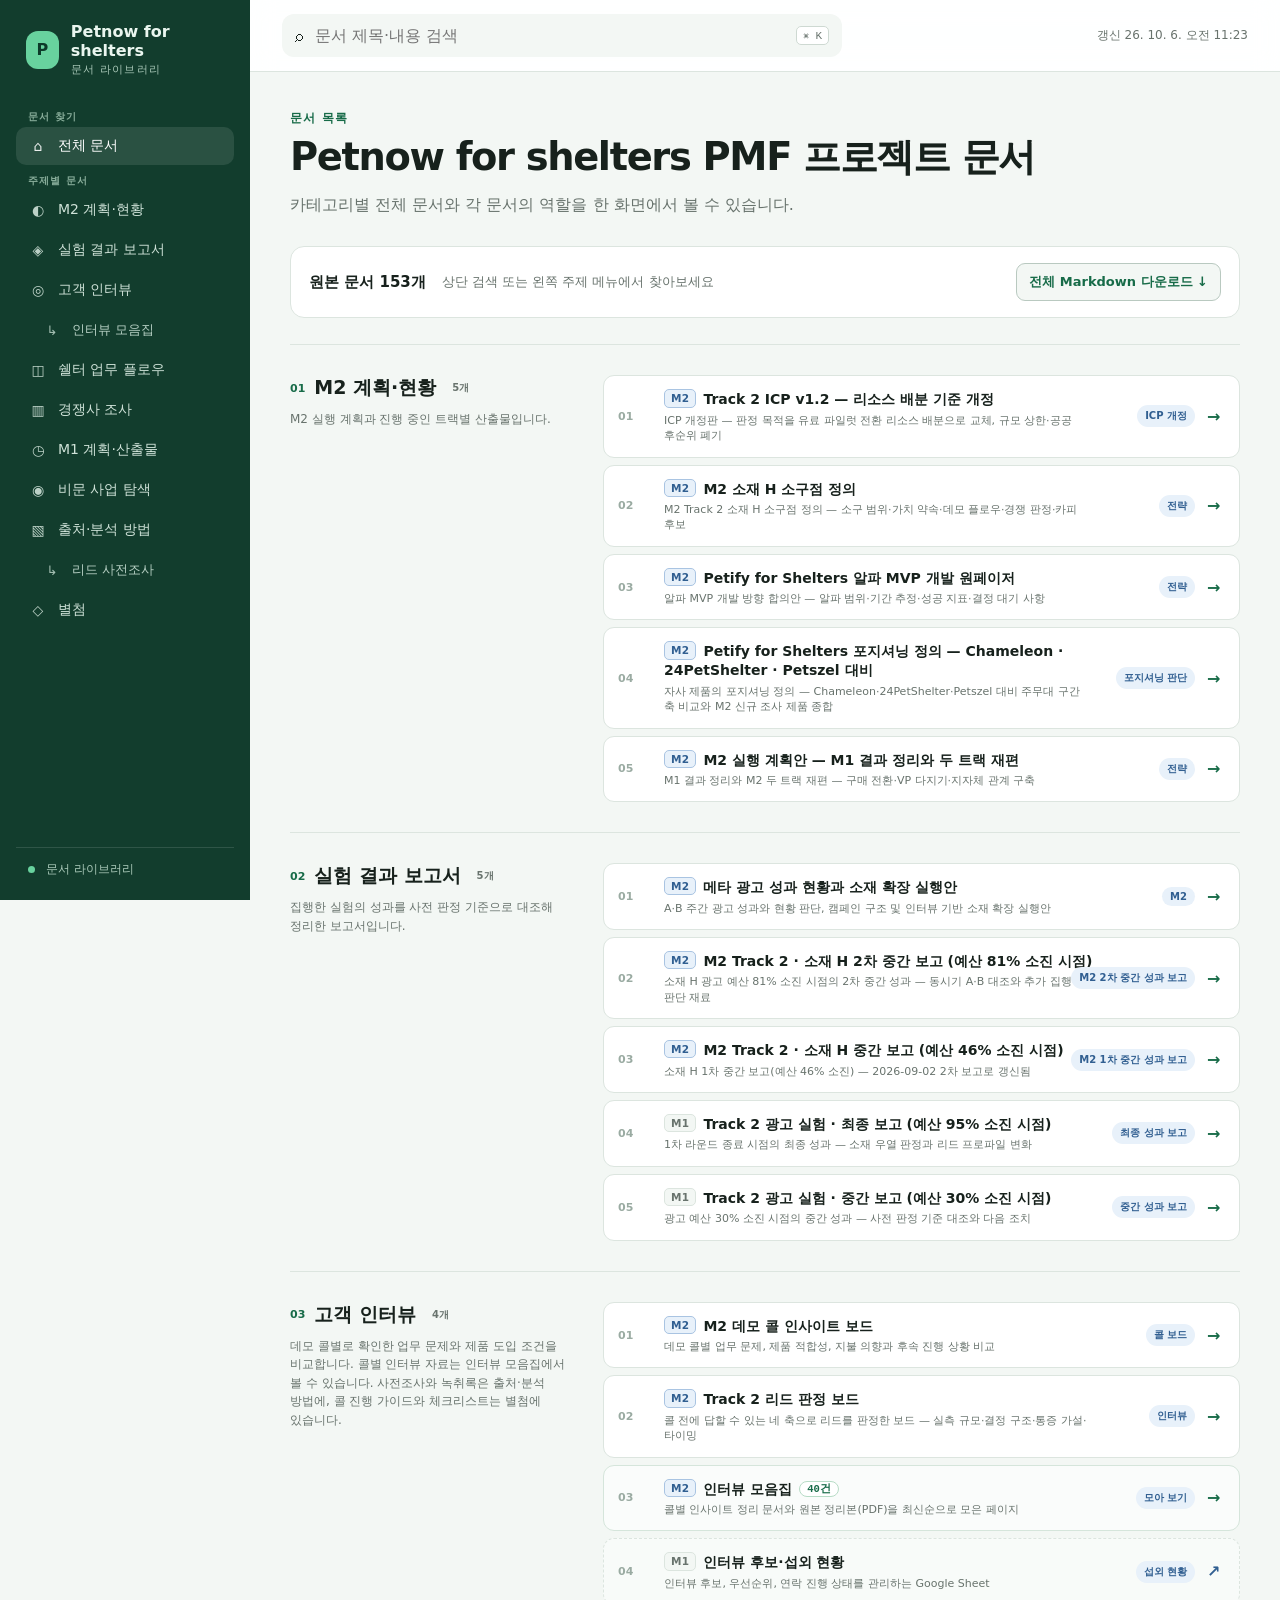
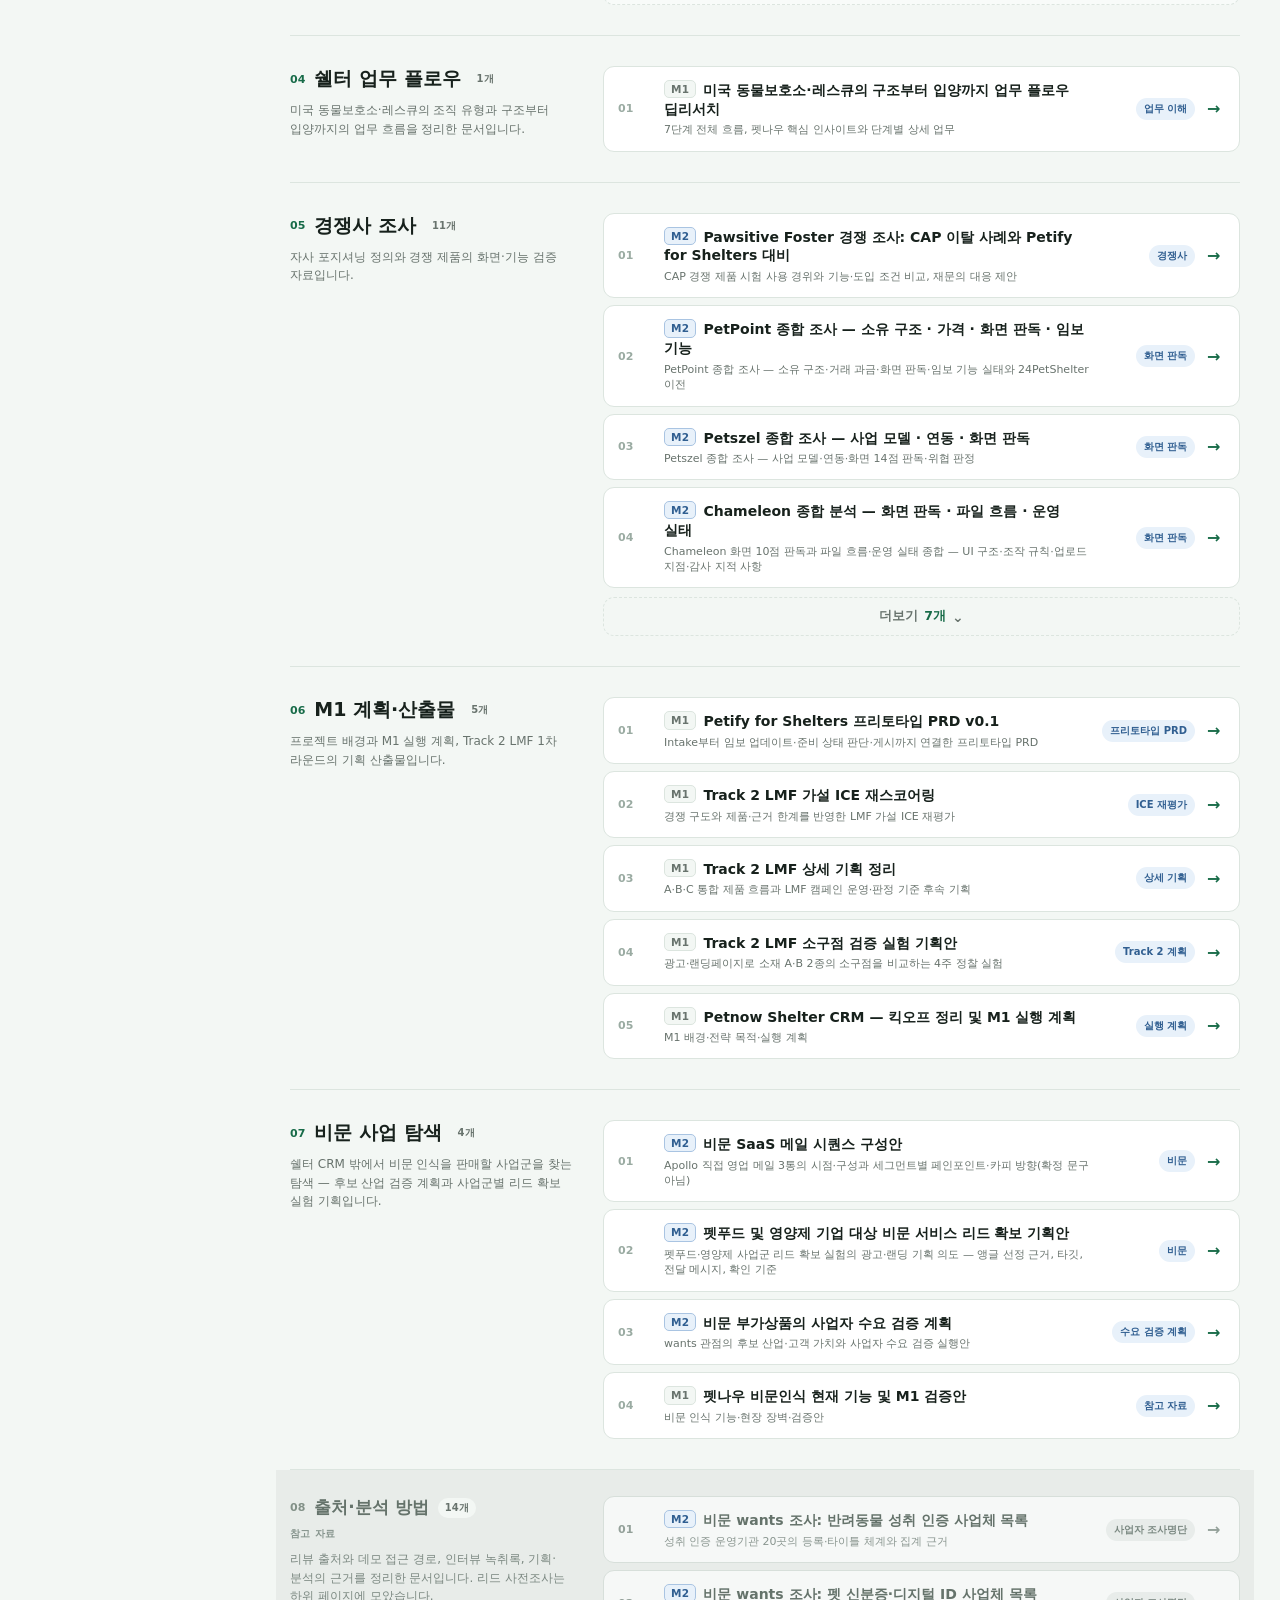
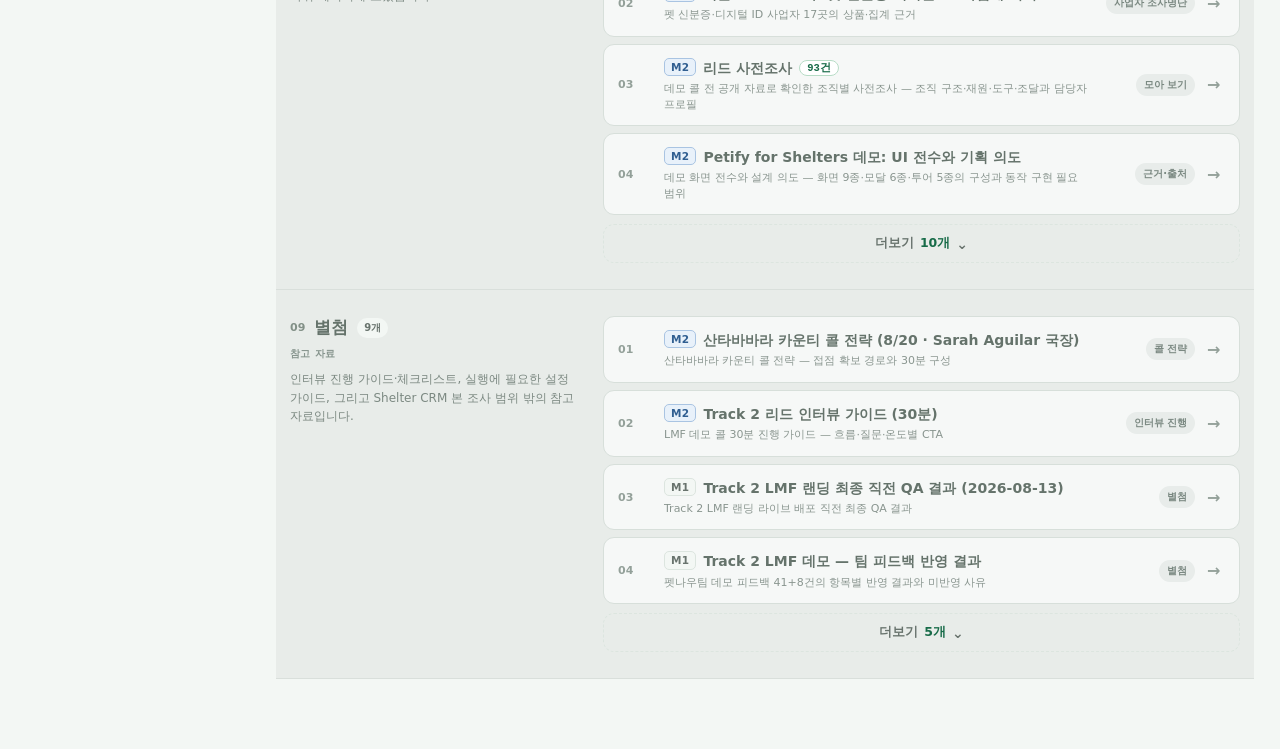
==== commit a4829915: "Update Petnow research hub" ====
--- a/index.html
+++ b/index.html
@@ -6,7 +6,7 @@
     <meta name="viewport" content="width=device-width, initial-scale=1.0" />
     <meta name="color-scheme" content="light" />
     <title>Petnow for shelters PMF 프로젝트 문서</title>
-    <link rel="stylesheet" href="styles.css?v=20261006112117469" />
+    <link rel="stylesheet" href="styles.css?v=20261006112315955" />
   </head>
   <body>
     <div class="app-shell">
@@ -35,6 +35,6 @@
         <div id="app" class="page"></div>
       </main>
     </div>
-    <script type="module" src="app.js?v=20261006112117469"></script>
+    <script type="module" src="app.js?v=20261006112315955"></script>
   </body>
 </html>
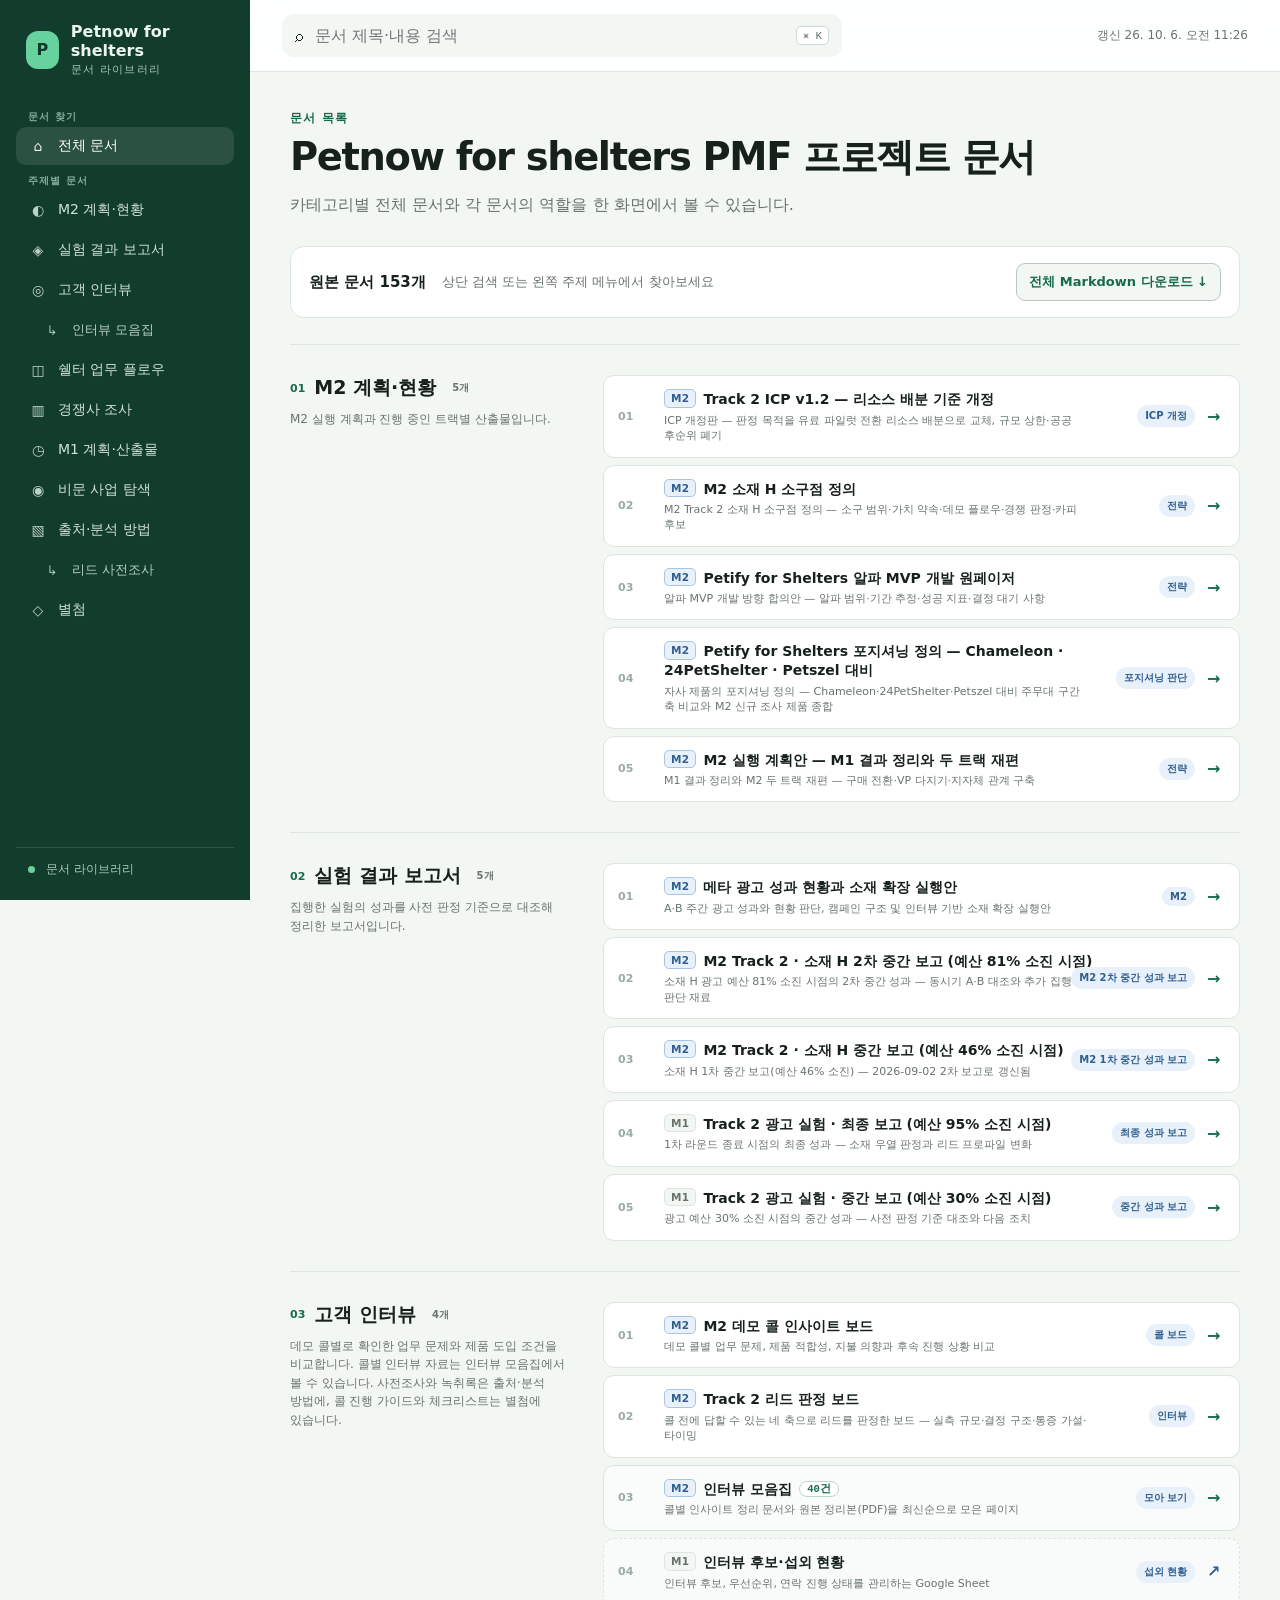
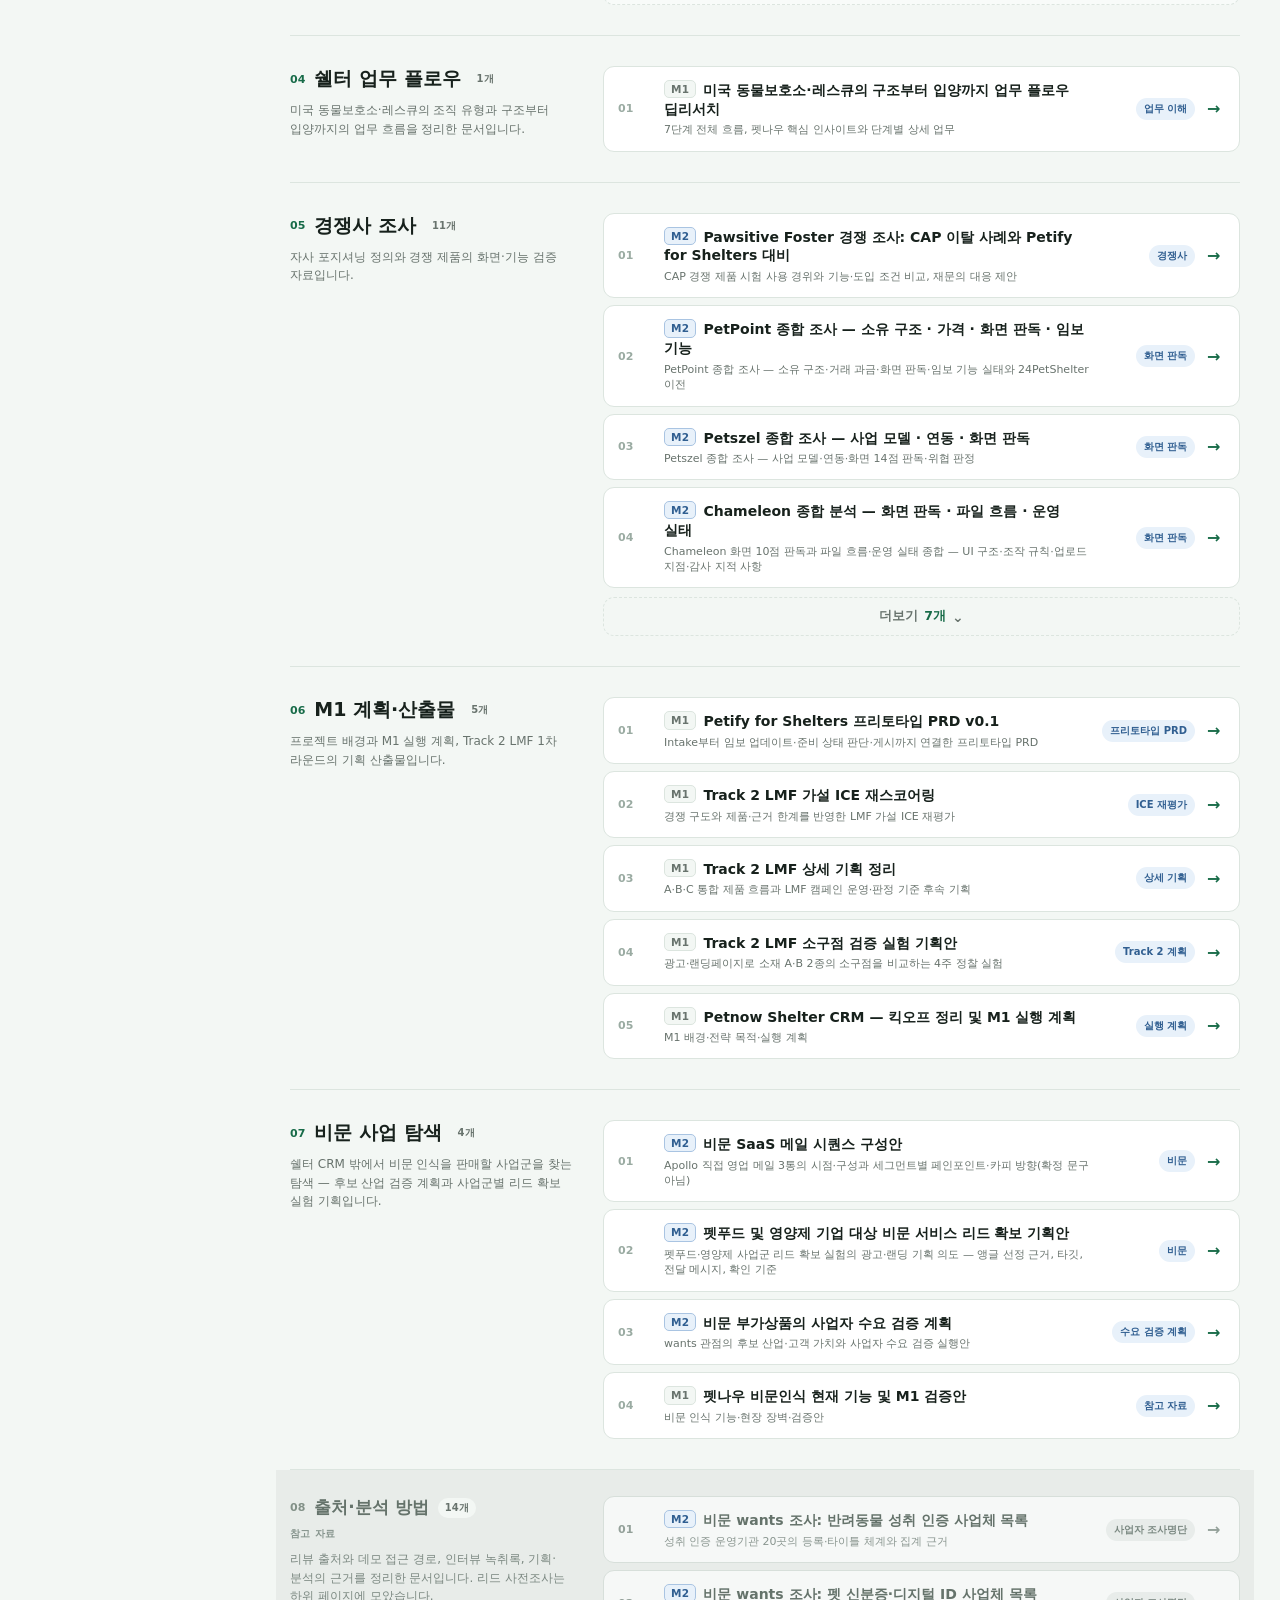
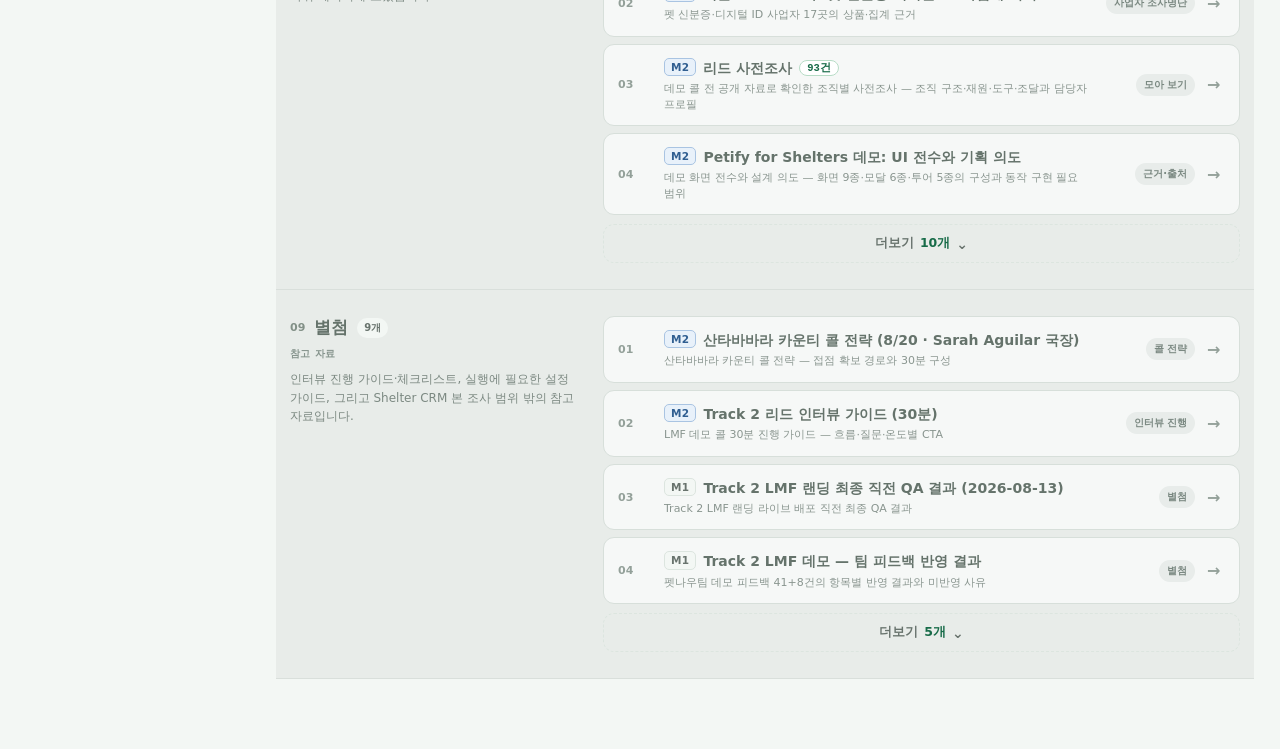
==== commit 7f439b5d: "Update Petnow research hub" ====
--- a/index.html
+++ b/index.html
@@ -6,7 +6,7 @@
     <meta name="viewport" content="width=device-width, initial-scale=1.0" />
     <meta name="color-scheme" content="light" />
     <title>Petnow for shelters PMF 프로젝트 문서</title>
-    <link rel="stylesheet" href="styles.css?v=20261006112315955" />
+    <link rel="stylesheet" href="styles.css?v=20261006112615567" />
   </head>
   <body>
     <div class="app-shell">
@@ -35,6 +35,6 @@
         <div id="app" class="page"></div>
       </main>
     </div>
-    <script type="module" src="app.js?v=20261006112315955"></script>
+    <script type="module" src="app.js?v=20261006112615567"></script>
   </body>
 </html>
--- a/styles.css
+++ b/styles.css
@@ -956,3 +956,5 @@
   .markdown-body .ms-cols,.markdown-body .ms-branches{grid-template-columns:1fr}
   .markdown-body .ms-mh::before{content:attr(data-when);display:block;font-weight:700;color:var(--blue);margin-bottom:2px}
 }
+.markdown-body .ms-agenda{margin:6px 0 0;padding-left:18px;font-size:12.5px;color:var(--muted)}
+.markdown-body .ms-agenda li{margin:2px 0}
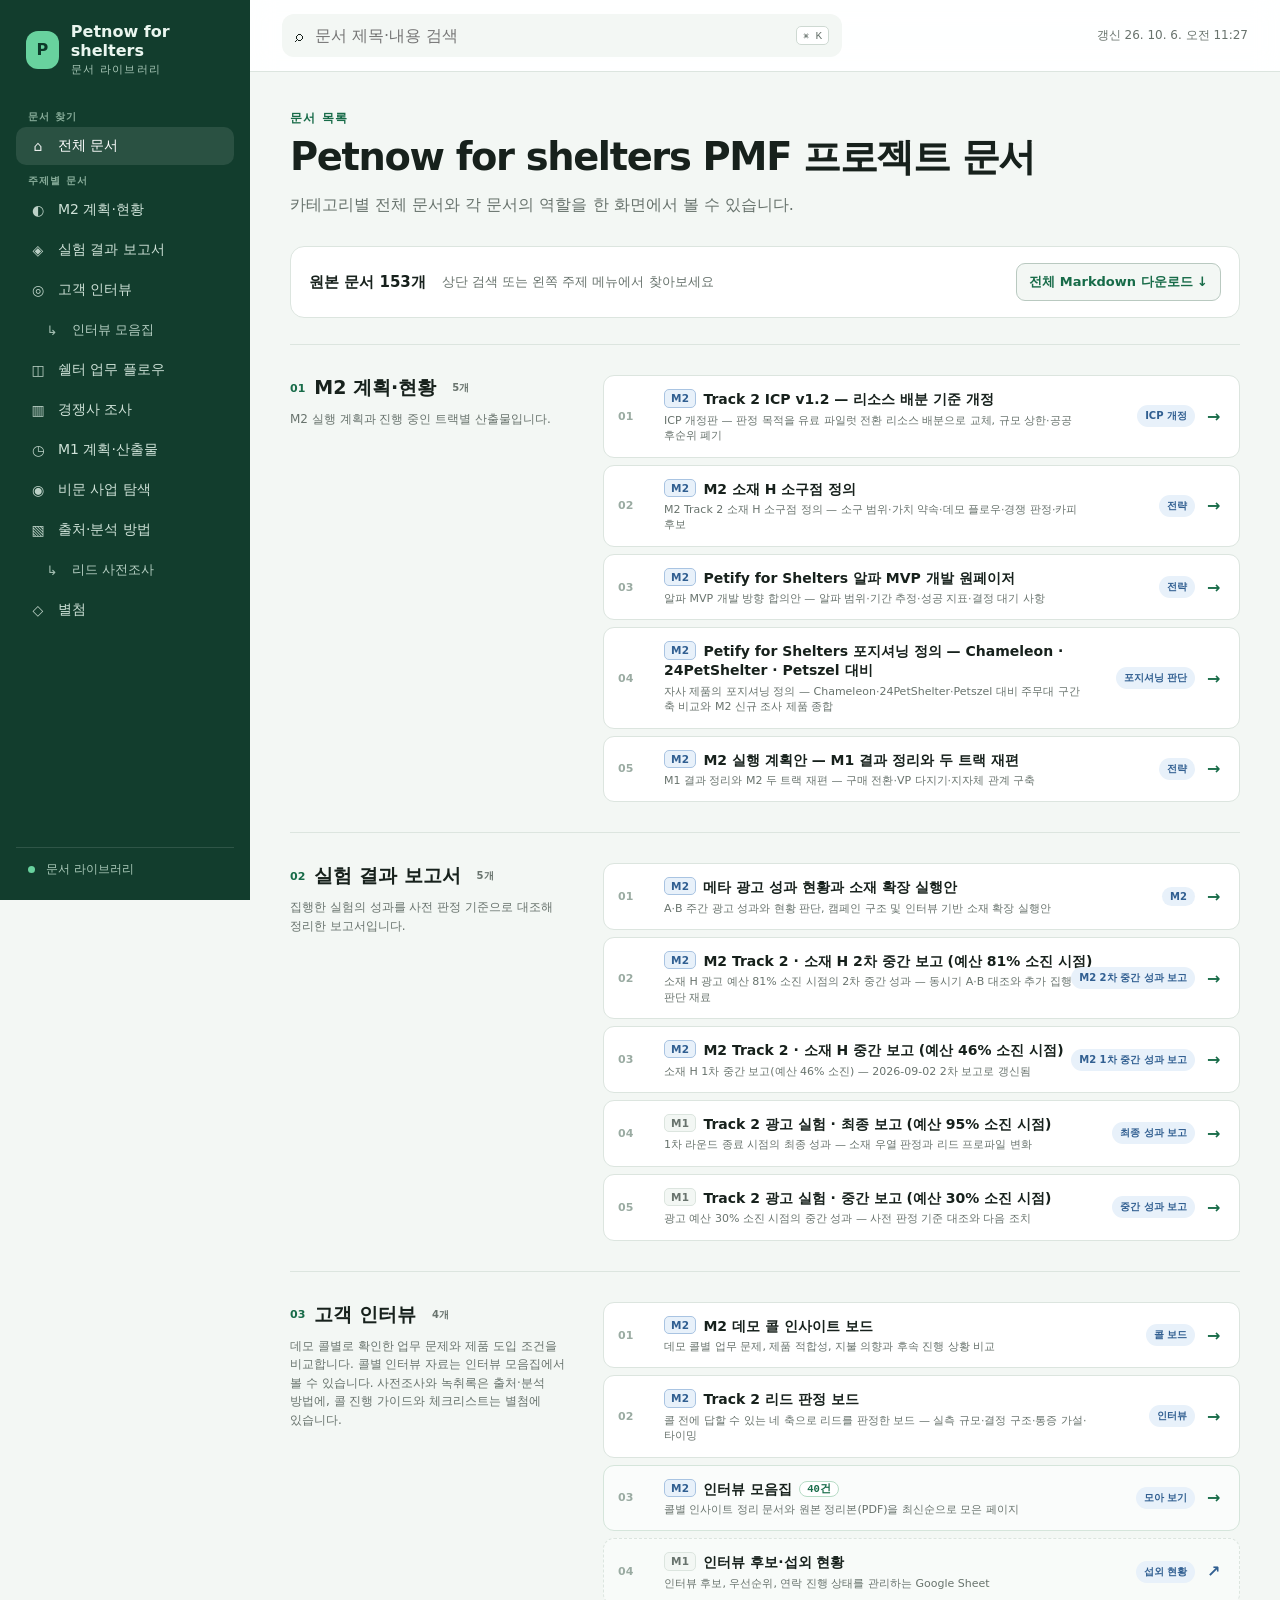
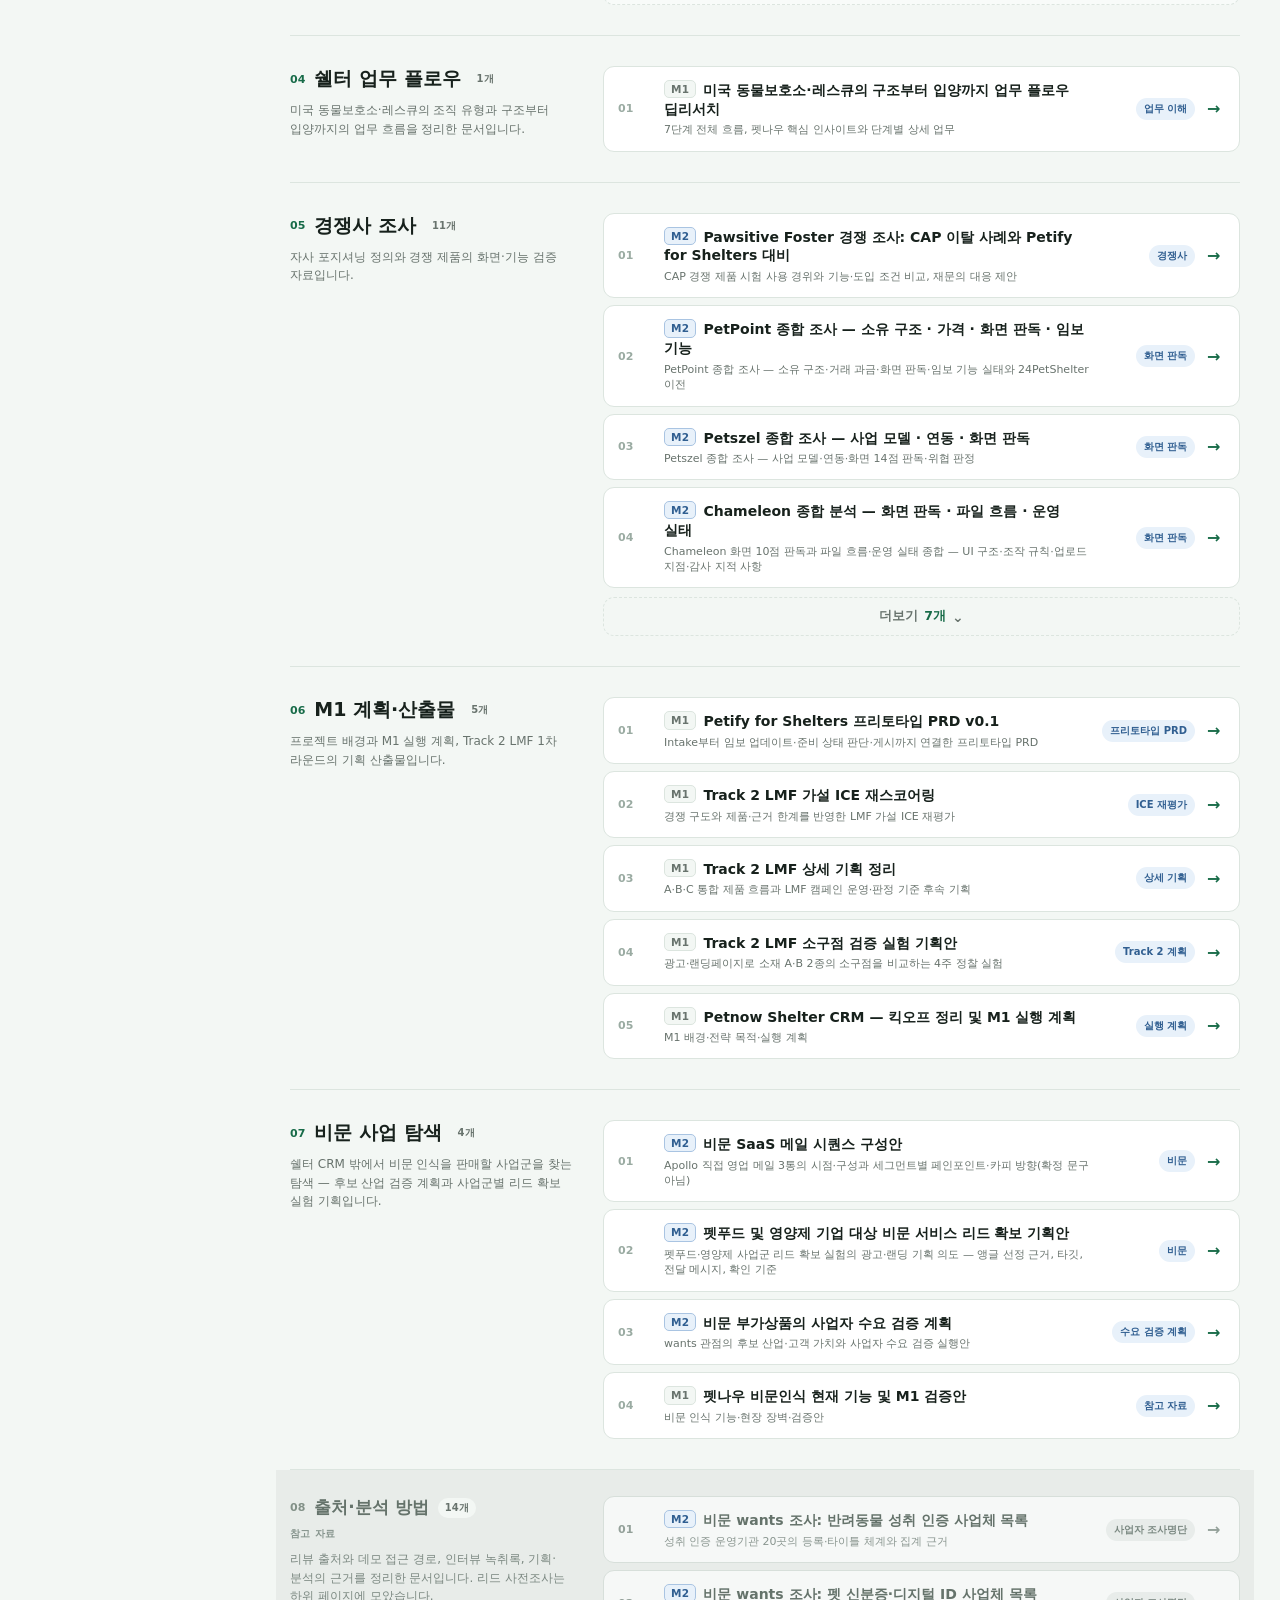
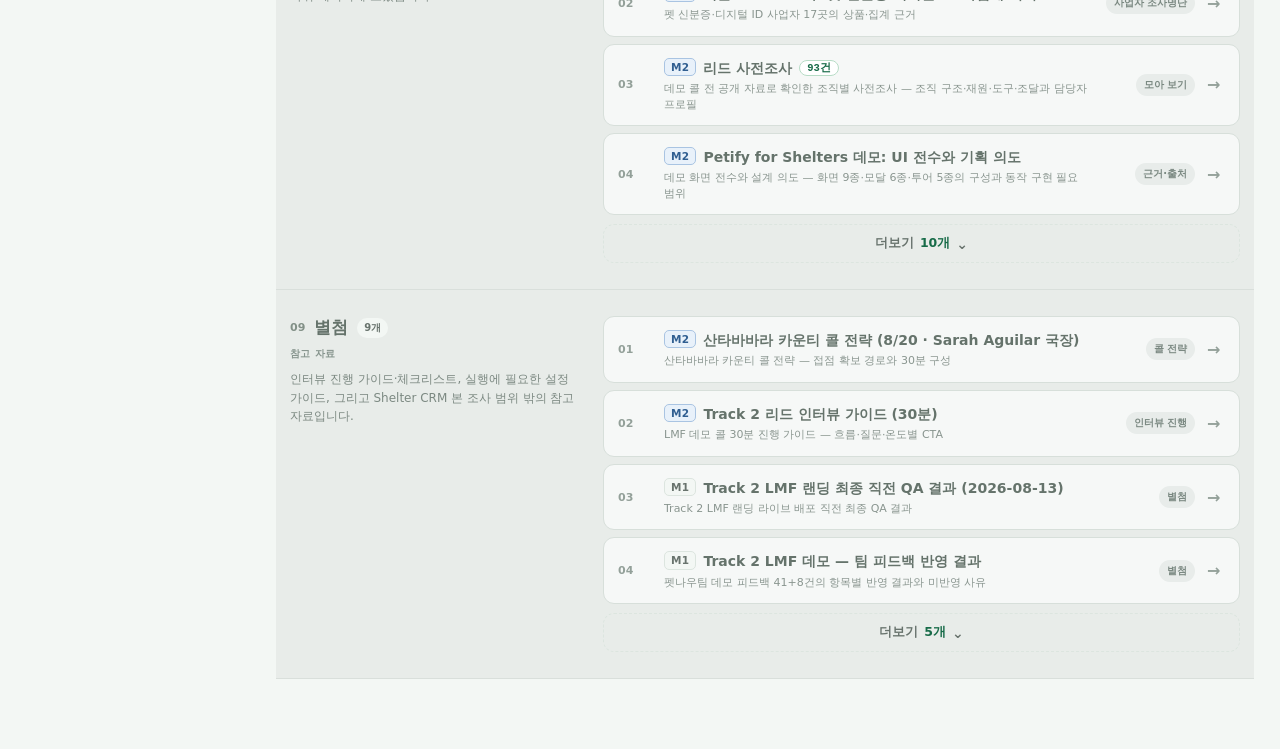
==== commit 7ff78aa8: "Update Petnow research hub" ====
--- a/index.html
+++ b/index.html
@@ -6,7 +6,7 @@
     <meta name="viewport" content="width=device-width, initial-scale=1.0" />
     <meta name="color-scheme" content="light" />
     <title>Petnow for shelters PMF 프로젝트 문서</title>
-    <link rel="stylesheet" href="styles.css?v=20261006112615567" />
+    <link rel="stylesheet" href="styles.css?v=20261006112725336" />
   </head>
   <body>
     <div class="app-shell">
@@ -35,6 +35,6 @@
         <div id="app" class="page"></div>
       </main>
     </div>
-    <script type="module" src="app.js?v=20261006112615567"></script>
+    <script type="module" src="app.js?v=20261006112725336"></script>
   </body>
 </html>
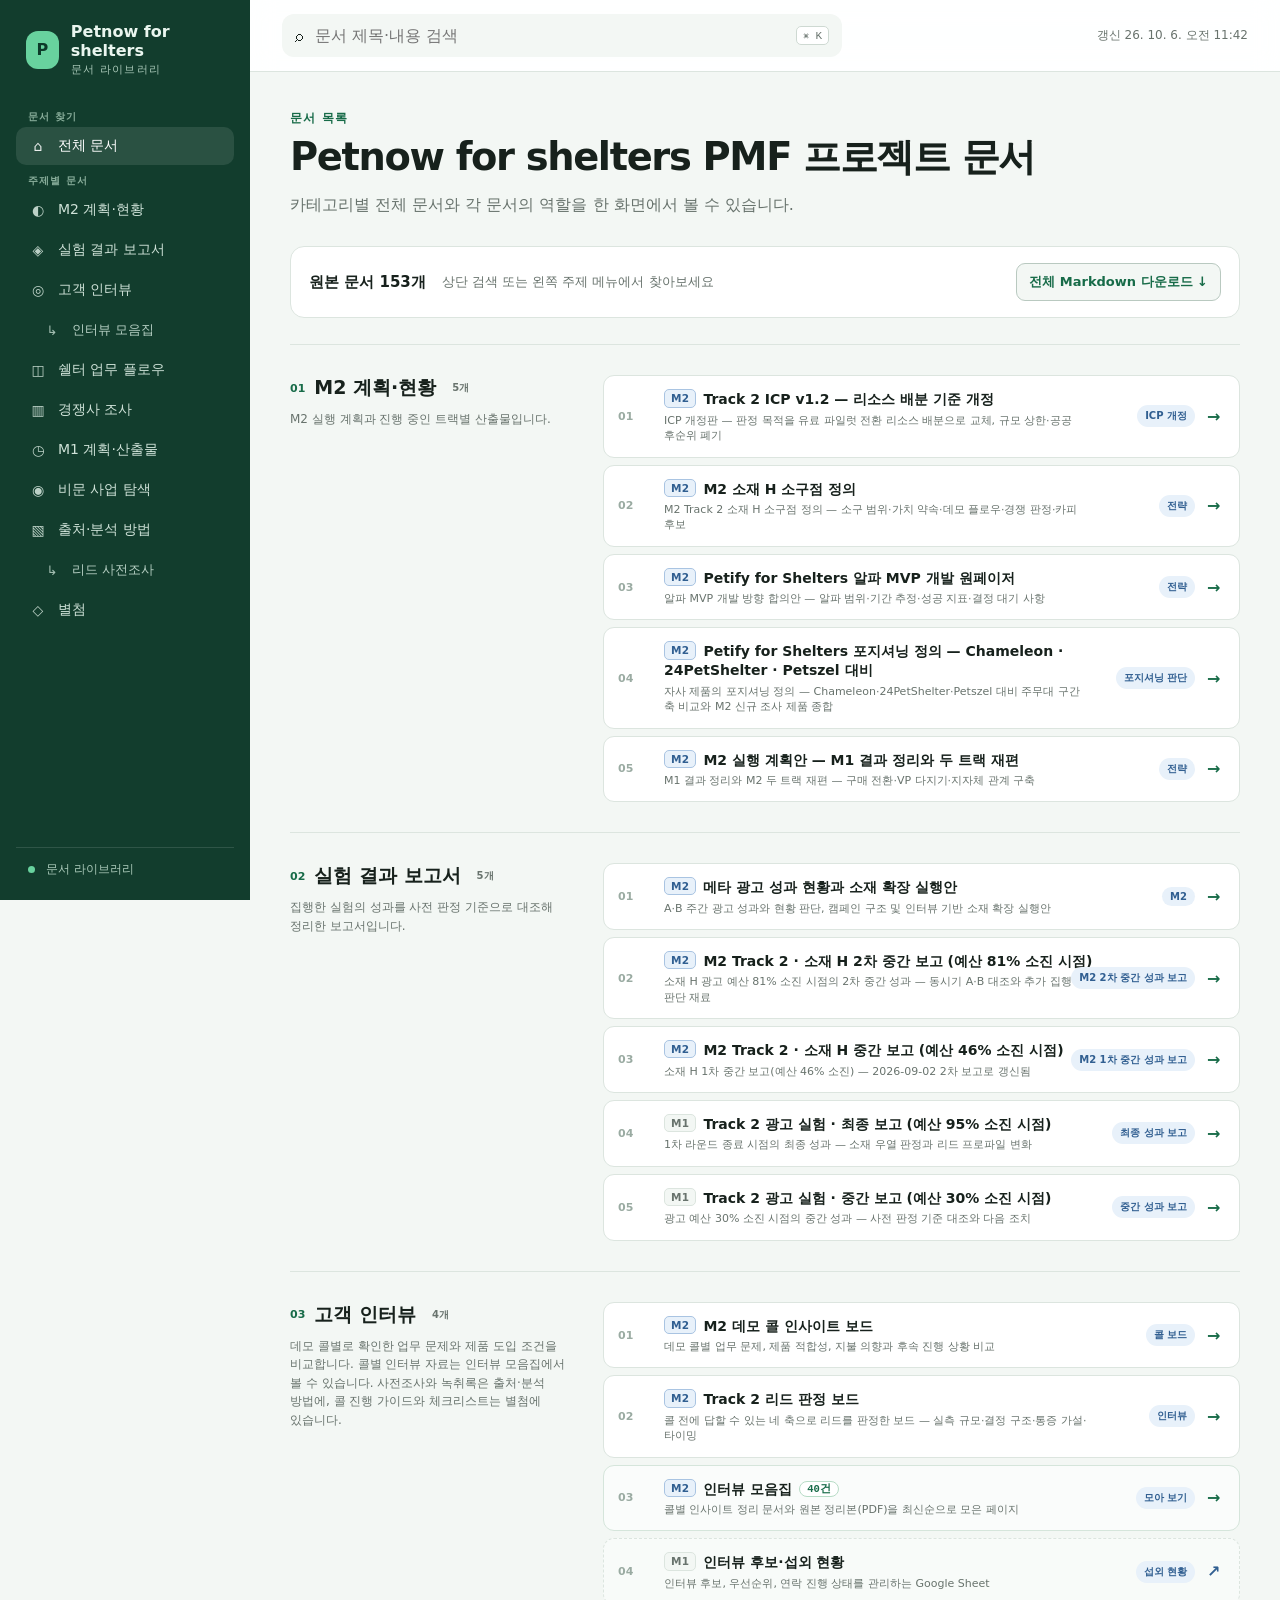
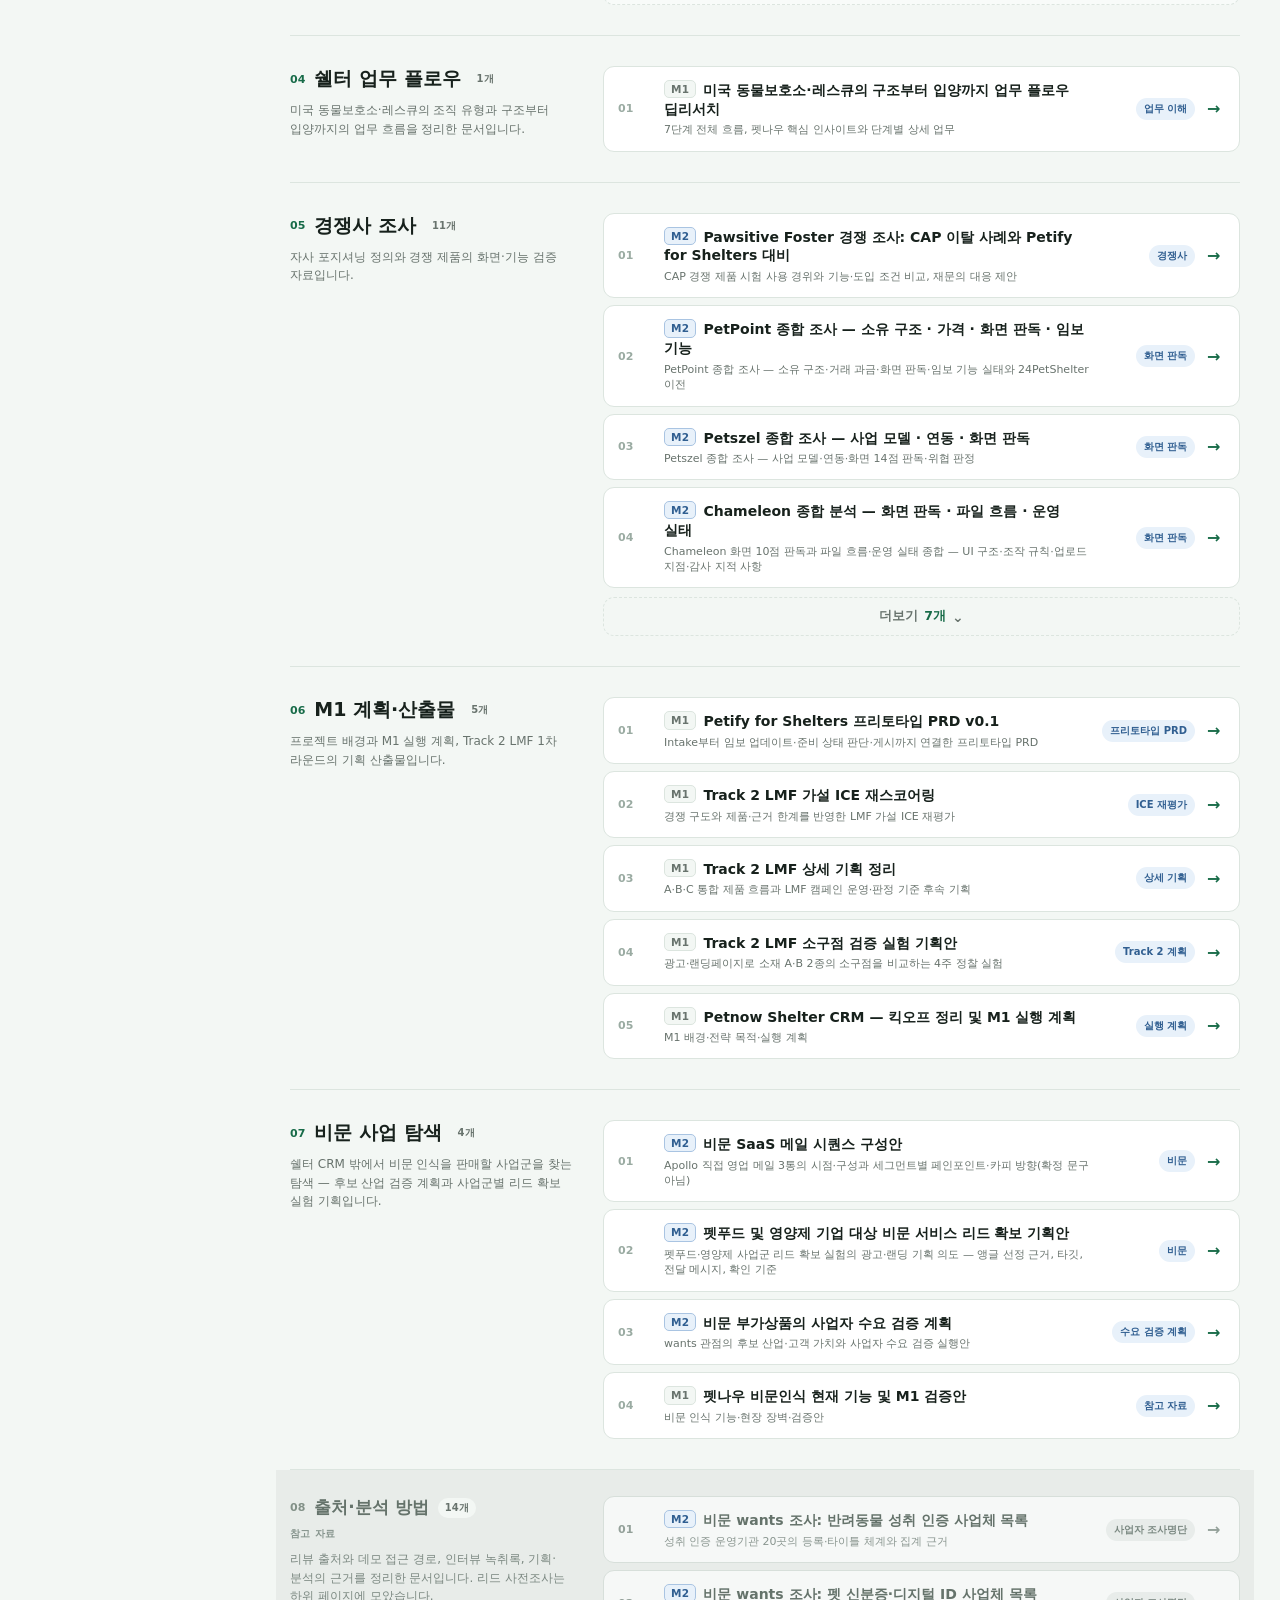
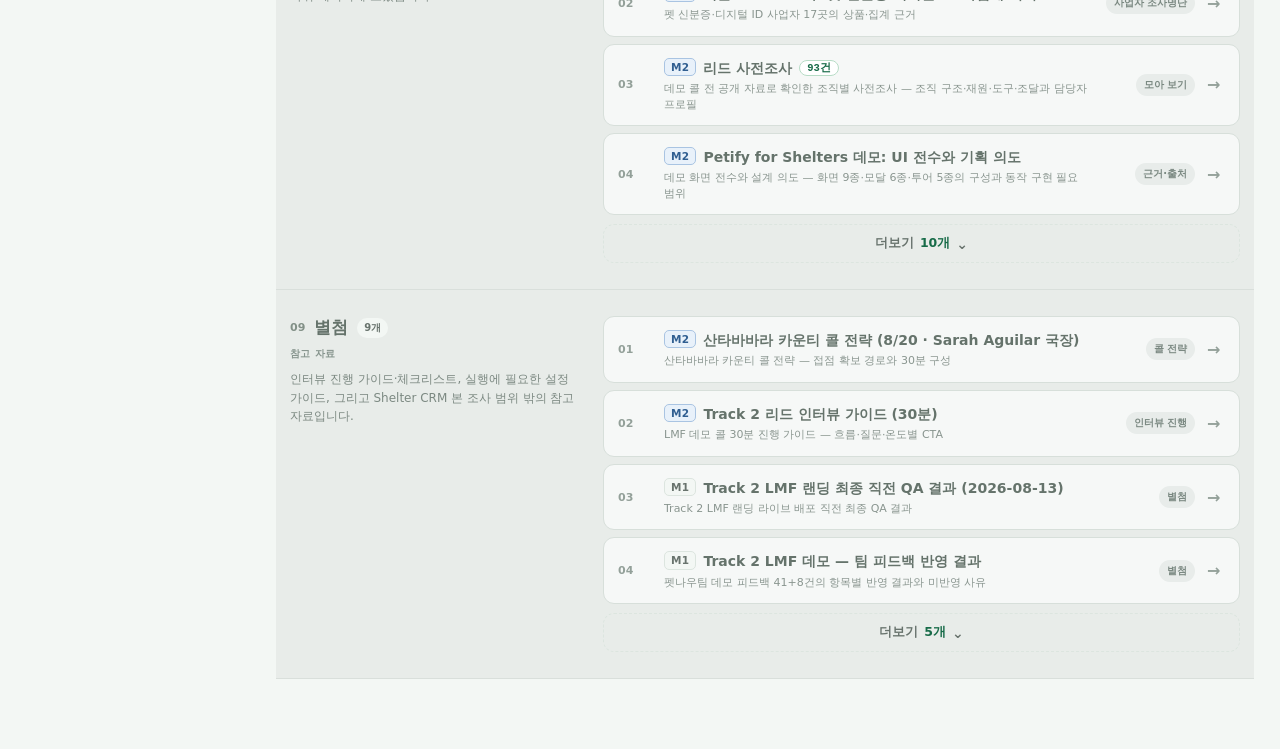
==== commit 8ee3c0c2: "Update Petnow research hub" ====
--- a/index.html
+++ b/index.html
@@ -6,7 +6,7 @@
     <meta name="viewport" content="width=device-width, initial-scale=1.0" />
     <meta name="color-scheme" content="light" />
     <title>Petnow for shelters PMF 프로젝트 문서</title>
-    <link rel="stylesheet" href="styles.css?v=20261006112725336" />
+    <link rel="stylesheet" href="styles.css?v=20261006114250529" />
   </head>
   <body>
     <div class="app-shell">
@@ -35,6 +35,6 @@
         <div id="app" class="page"></div>
       </main>
     </div>
-    <script type="module" src="app.js?v=20261006112725336"></script>
+    <script type="module" src="app.js?v=20261006114250529"></script>
   </body>
 </html>
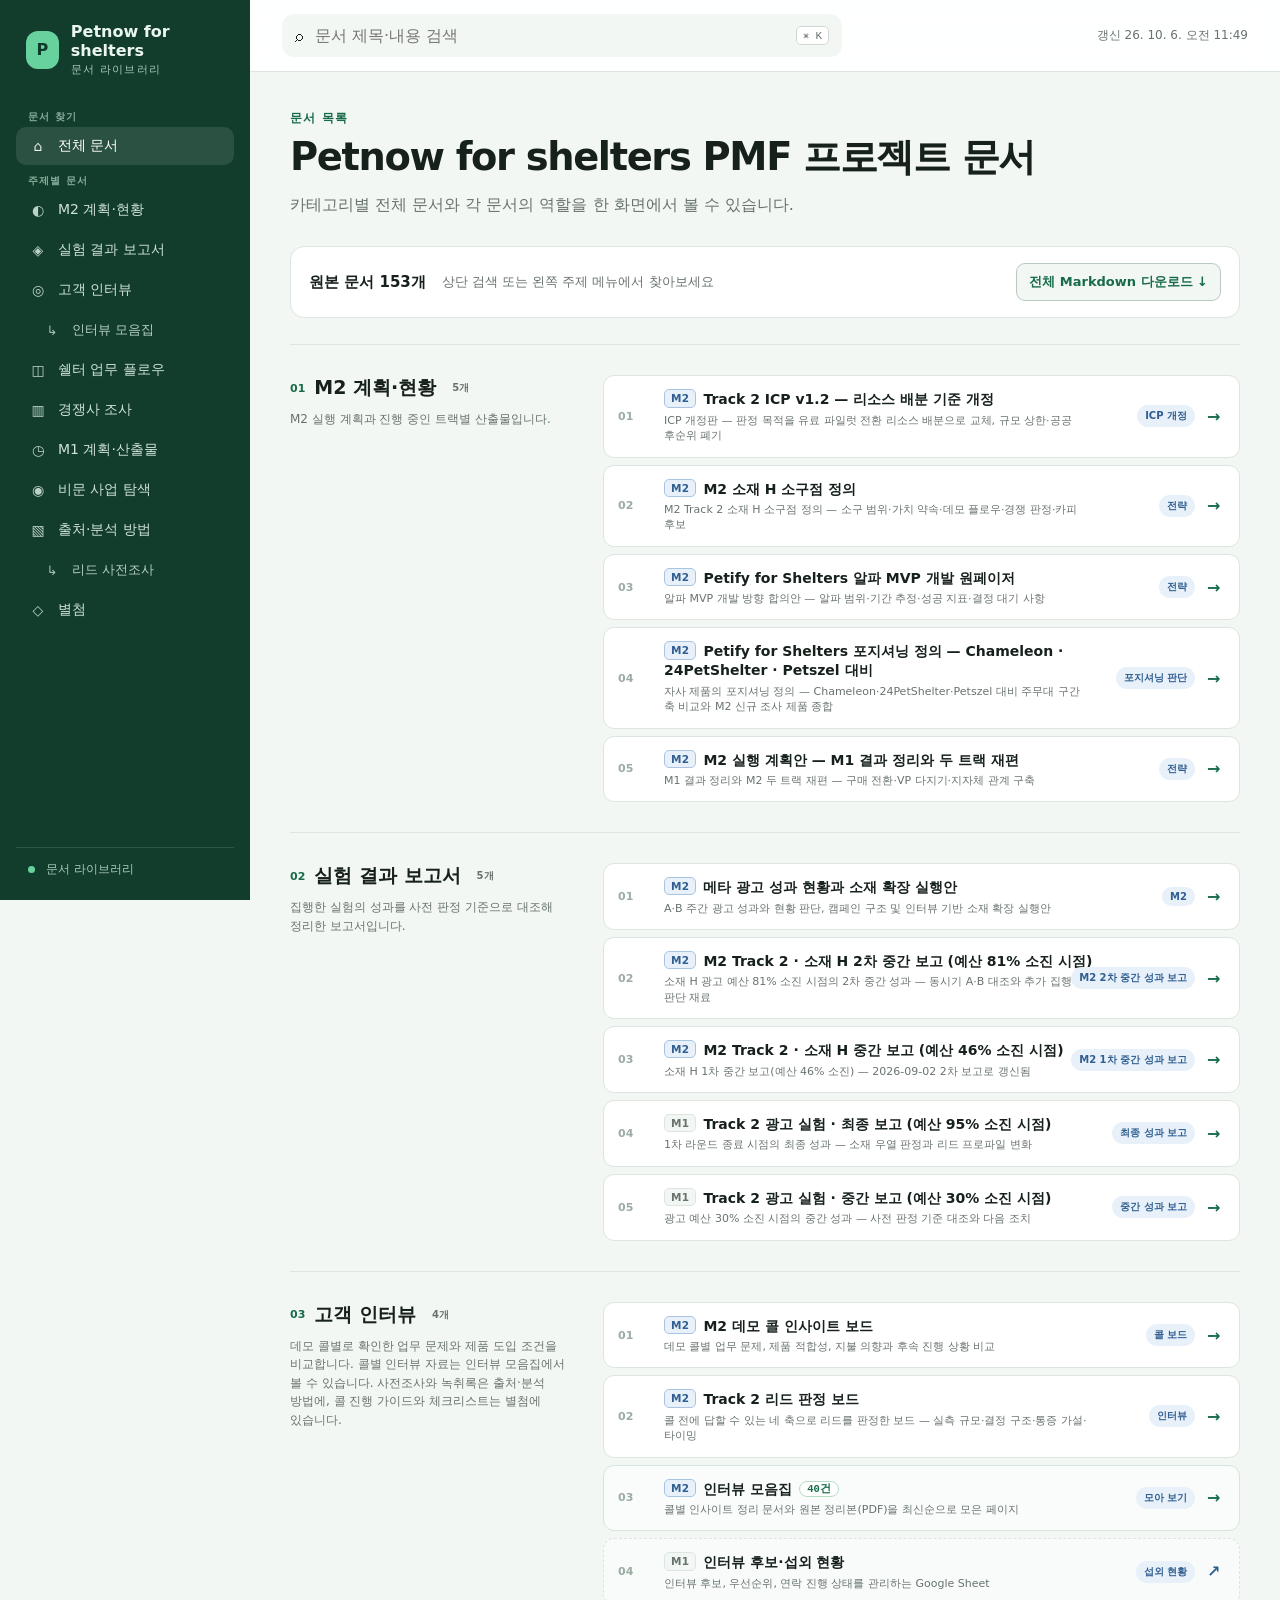
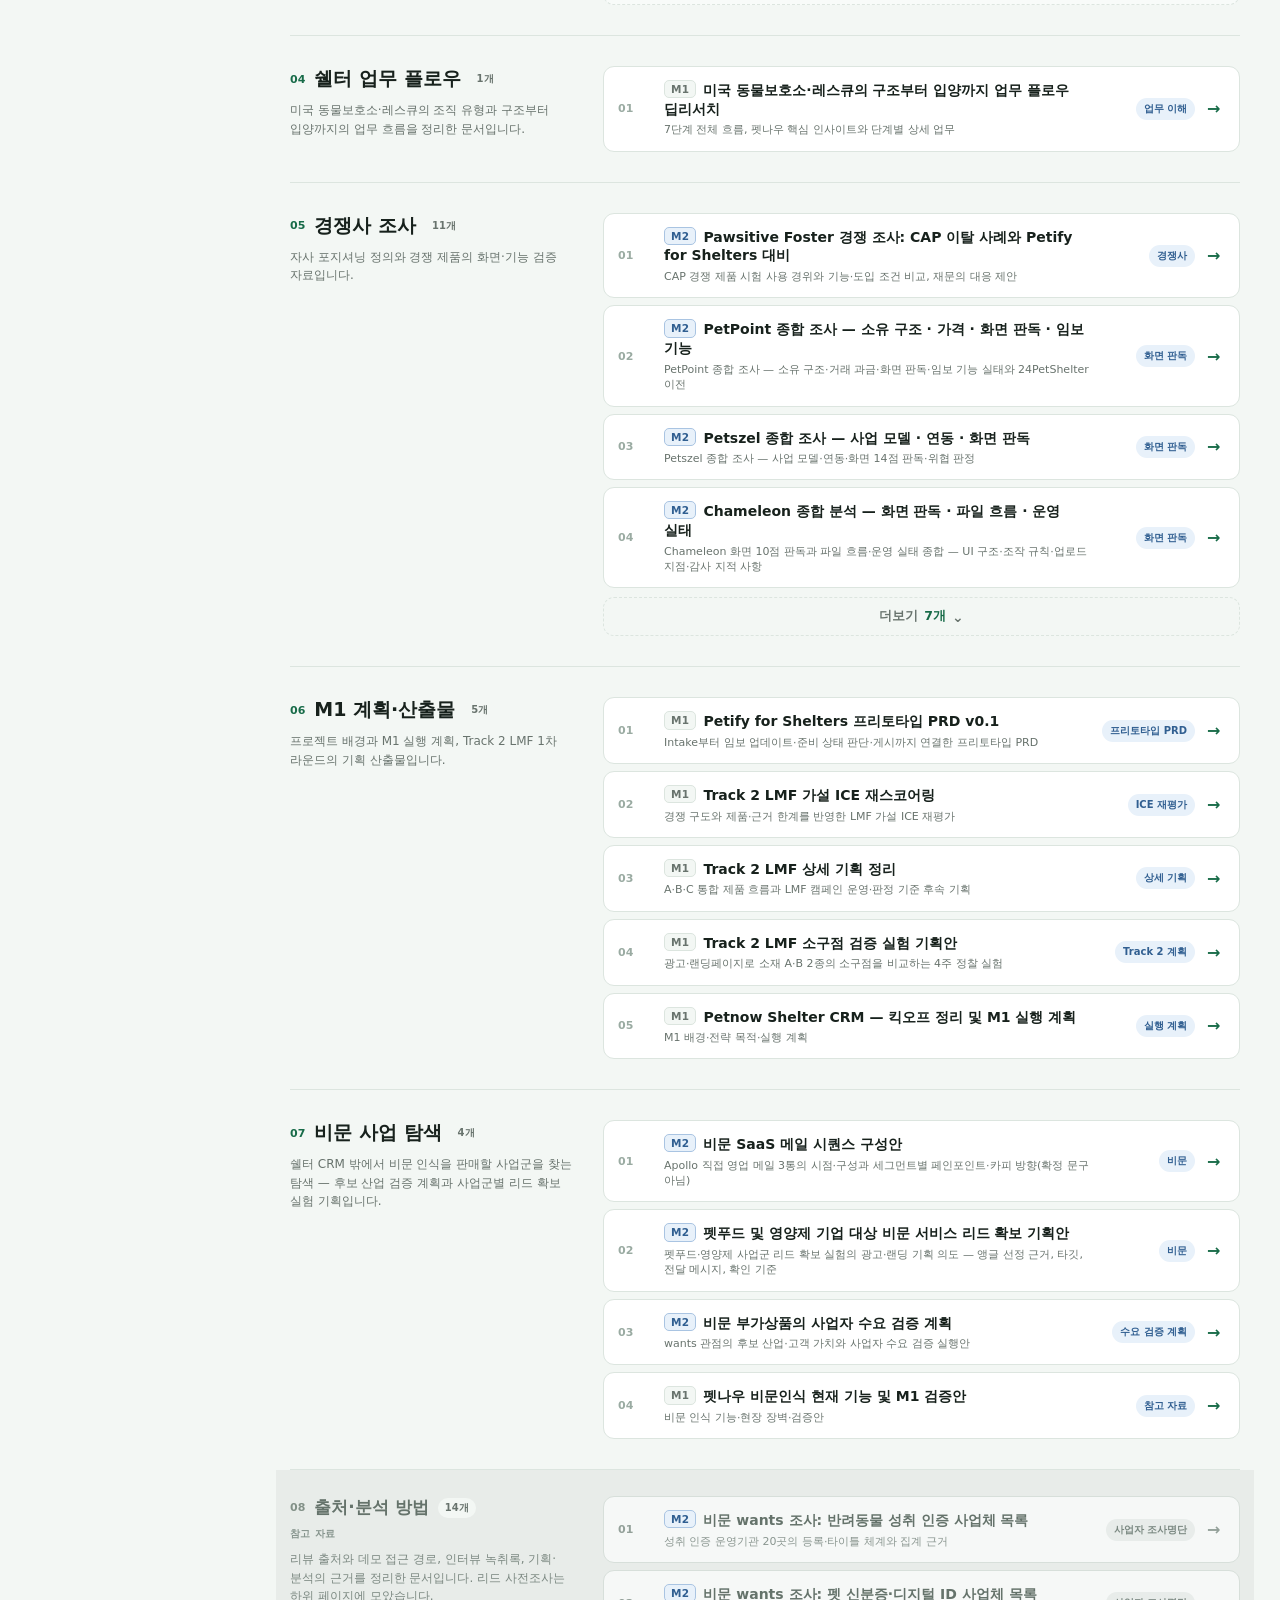
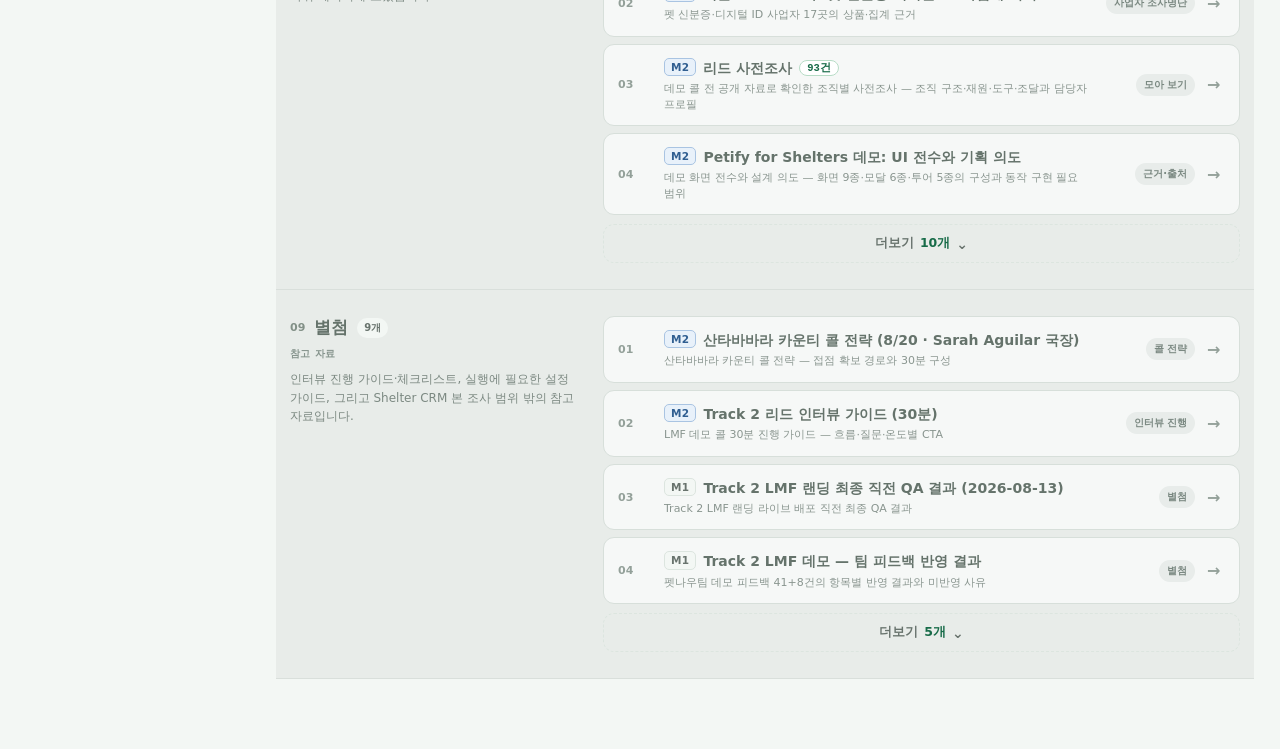
==== commit e2423fb2: "Update Petnow research hub" ====
--- a/index.html
+++ b/index.html
@@ -6,7 +6,7 @@
     <meta name="viewport" content="width=device-width, initial-scale=1.0" />
     <meta name="color-scheme" content="light" />
     <title>Petnow for shelters PMF 프로젝트 문서</title>
-    <link rel="stylesheet" href="styles.css?v=20261006114250529" />
+    <link rel="stylesheet" href="styles.css?v=20261006114903174" />
   </head>
   <body>
     <div class="app-shell">
@@ -35,6 +35,6 @@
         <div id="app" class="page"></div>
       </main>
     </div>
-    <script type="module" src="app.js?v=20261006114250529"></script>
+    <script type="module" src="app.js?v=20261006114903174"></script>
   </body>
 </html>
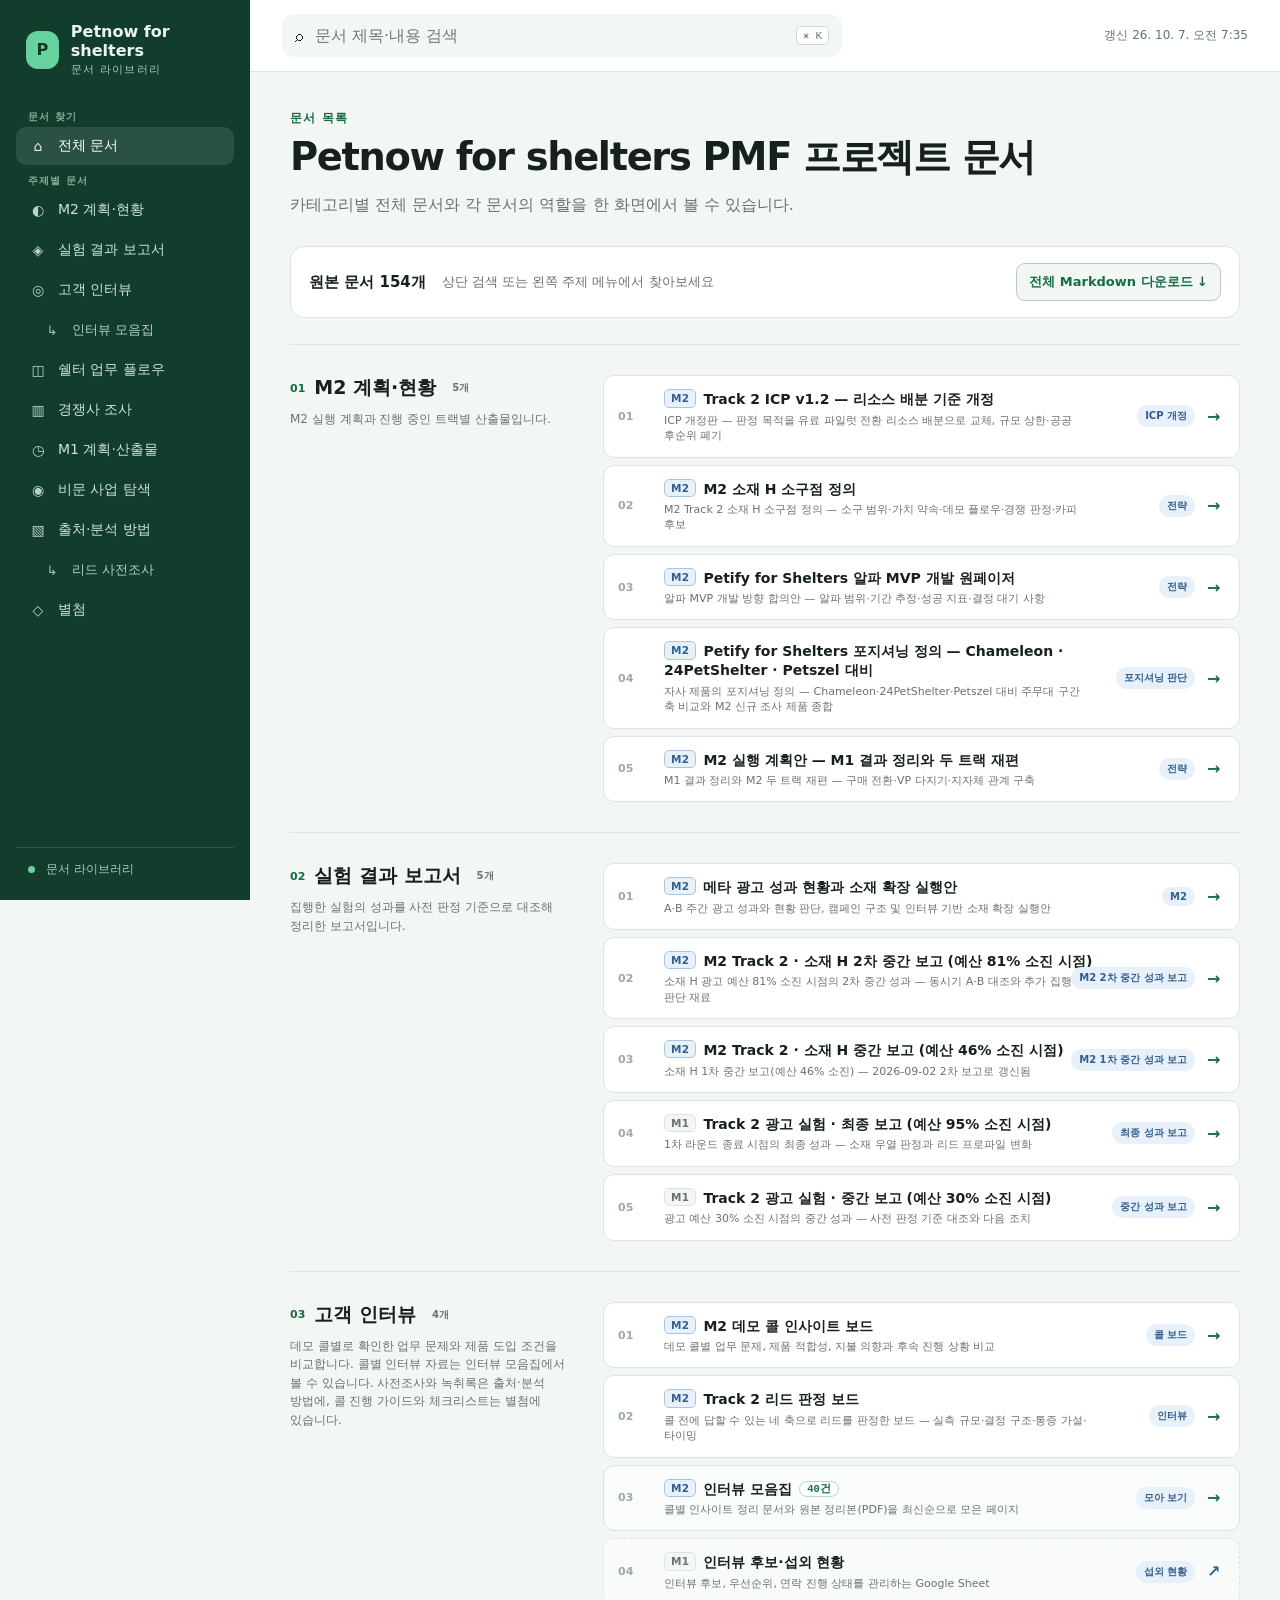
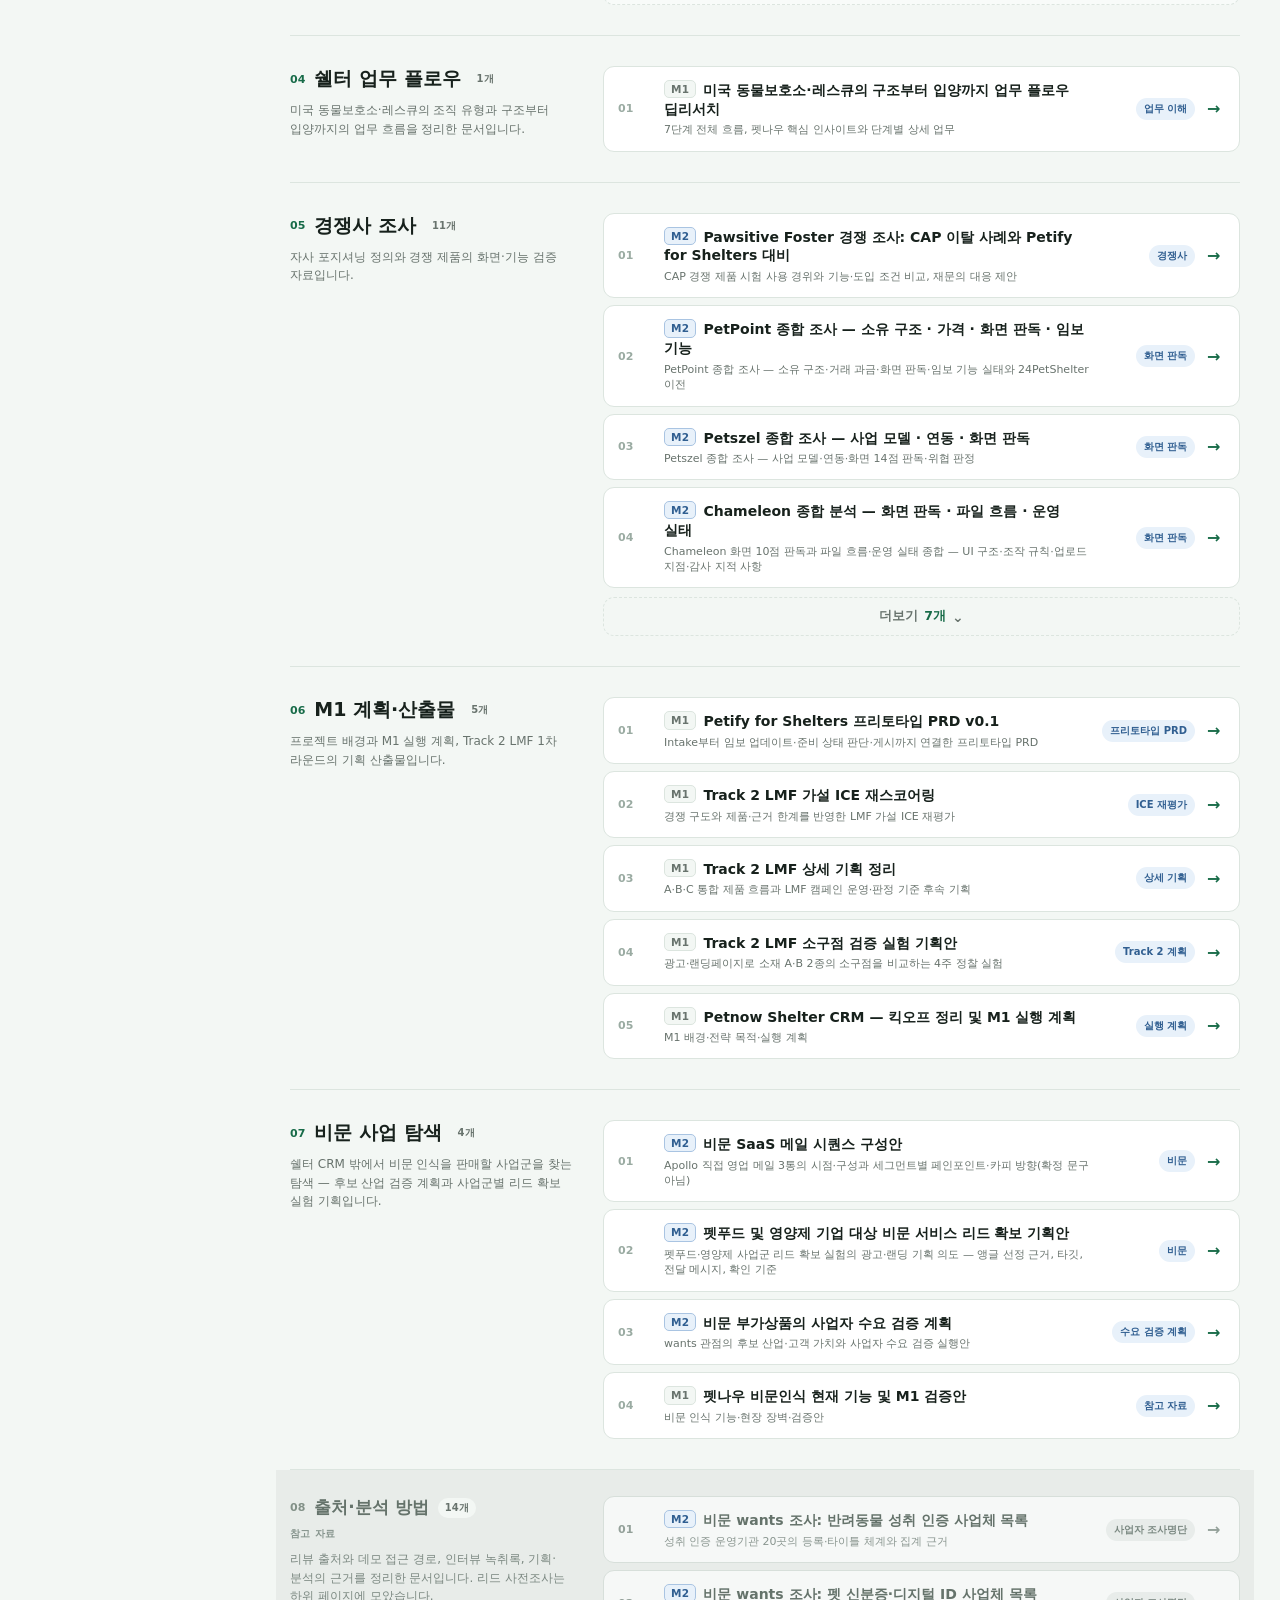
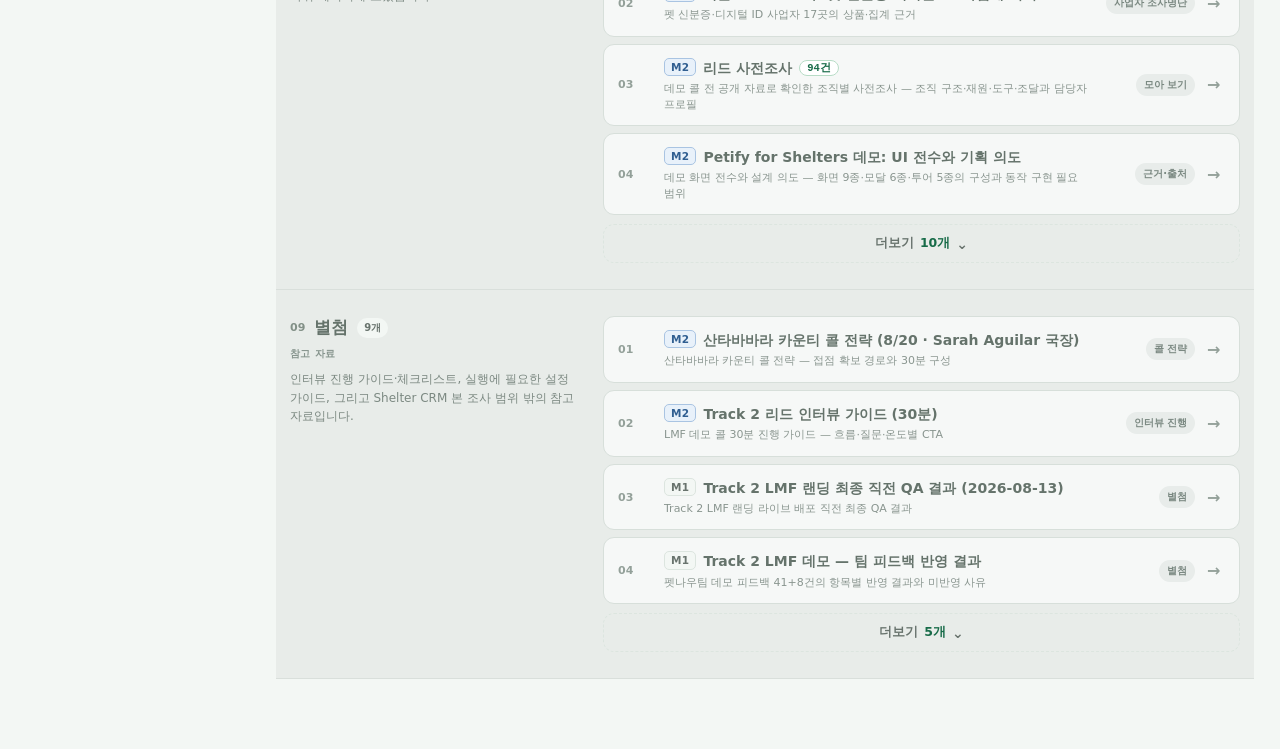
==== commit 74e2298c: "Update Petnow research hub" ====
--- a/index.html
+++ b/index.html
@@ -6,7 +6,7 @@
     <meta name="viewport" content="width=device-width, initial-scale=1.0" />
     <meta name="color-scheme" content="light" />
     <title>Petnow for shelters PMF 프로젝트 문서</title>
-    <link rel="stylesheet" href="styles.css?v=20261006114903174" />
+    <link rel="stylesheet" href="styles.css?v=20261007073556089" />
   </head>
   <body>
     <div class="app-shell">
@@ -35,6 +35,6 @@
         <div id="app" class="page"></div>
       </main>
     </div>
-    <script type="module" src="app.js?v=20261006114903174"></script>
+    <script type="module" src="app.js?v=20261007073556089"></script>
   </body>
 </html>
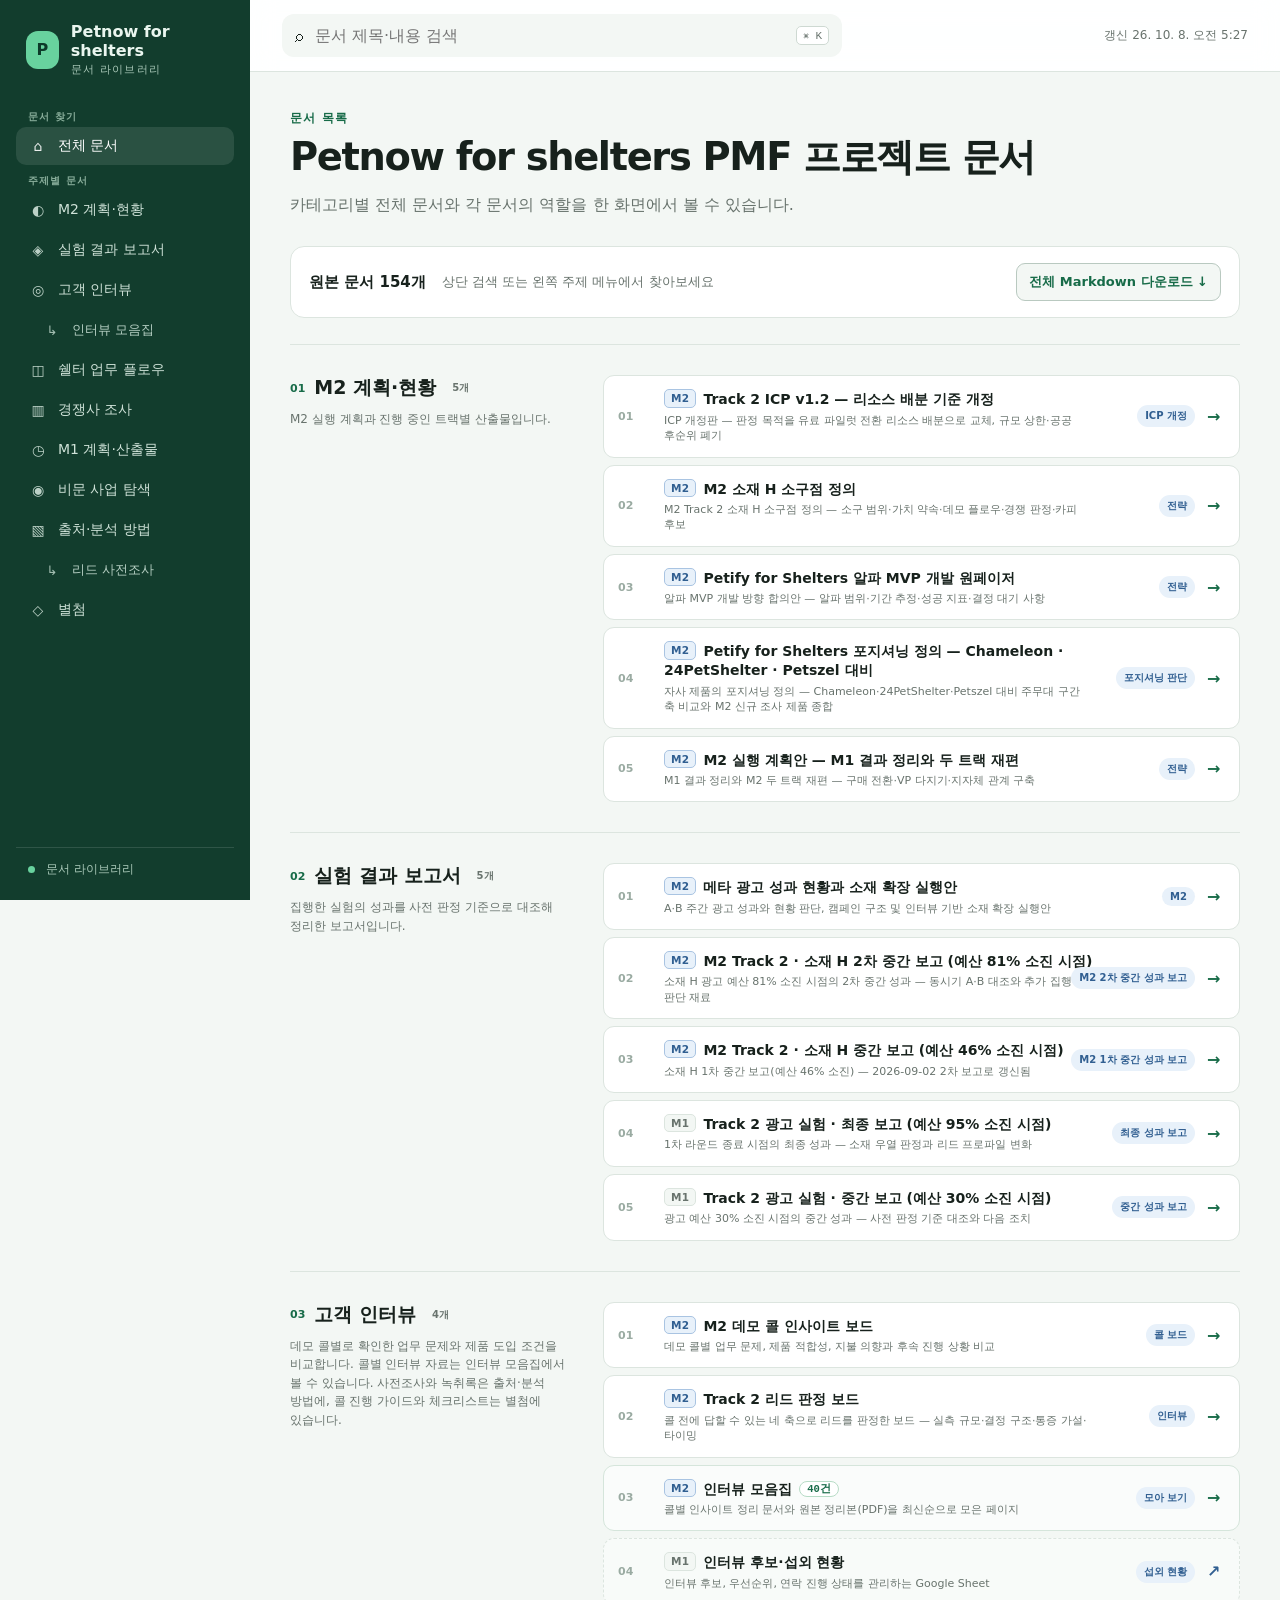
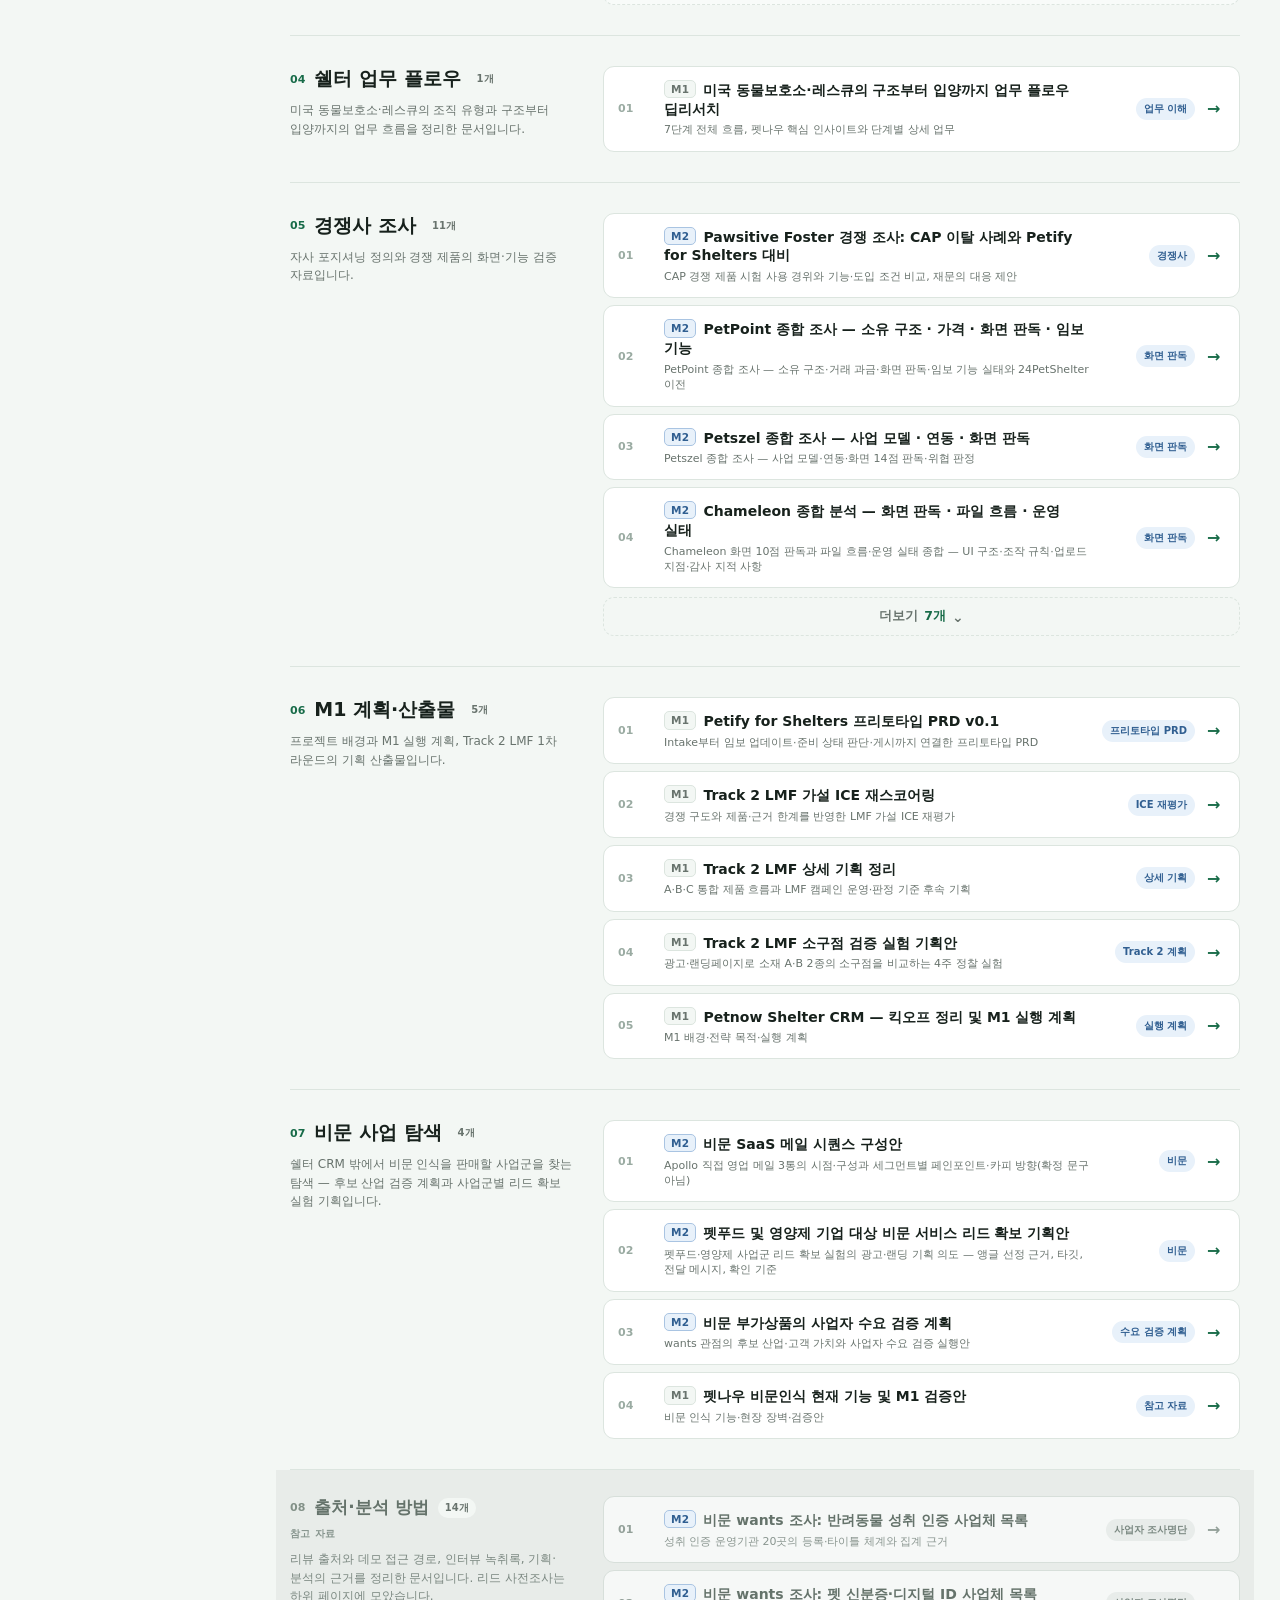
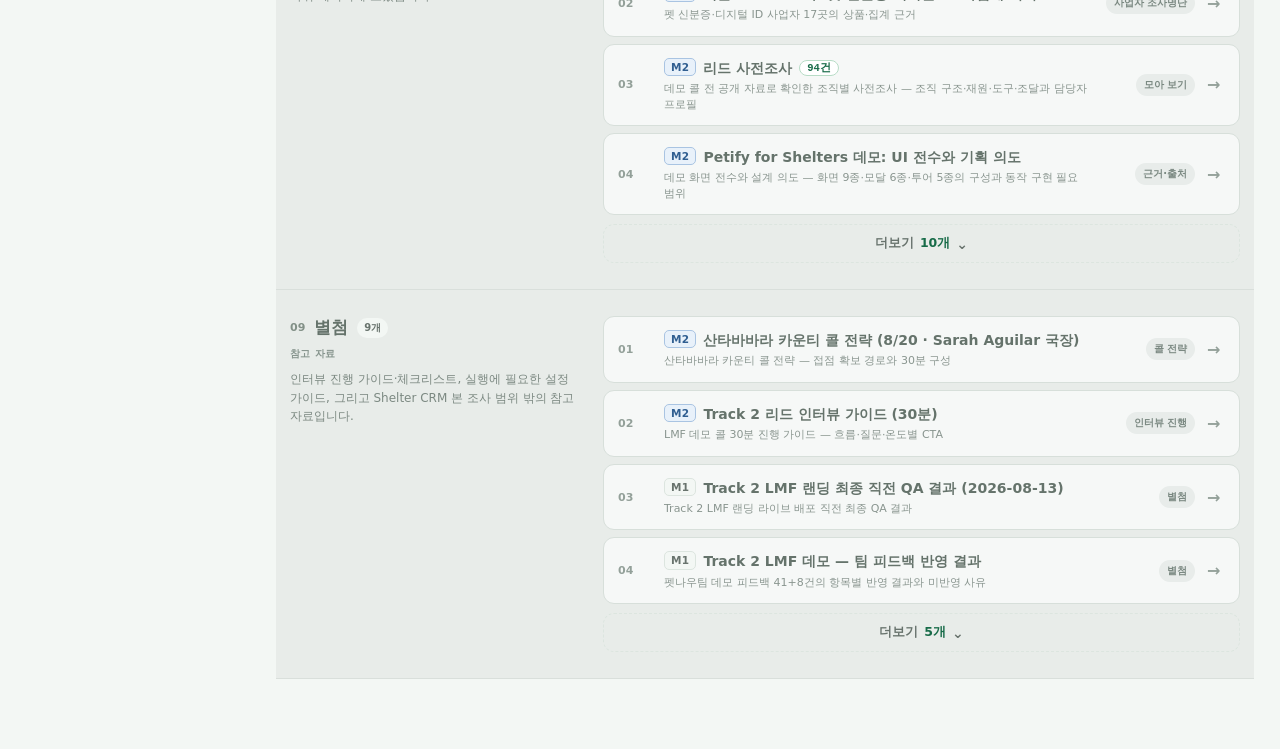
==== commit 4a668254: "Update Petnow research hub" ====
--- a/index.html
+++ b/index.html
@@ -6,7 +6,7 @@
     <meta name="viewport" content="width=device-width, initial-scale=1.0" />
     <meta name="color-scheme" content="light" />
     <title>Petnow for shelters PMF 프로젝트 문서</title>
-    <link rel="stylesheet" href="styles.css?v=20261007073556089" />
+    <link rel="stylesheet" href="styles.css?v=20261008052757120" />
   </head>
   <body>
     <div class="app-shell">
@@ -35,6 +35,6 @@
         <div id="app" class="page"></div>
       </main>
     </div>
-    <script type="module" src="app.js?v=20261007073556089"></script>
+    <script type="module" src="app.js?v=20261008052757120"></script>
   </body>
 </html>
